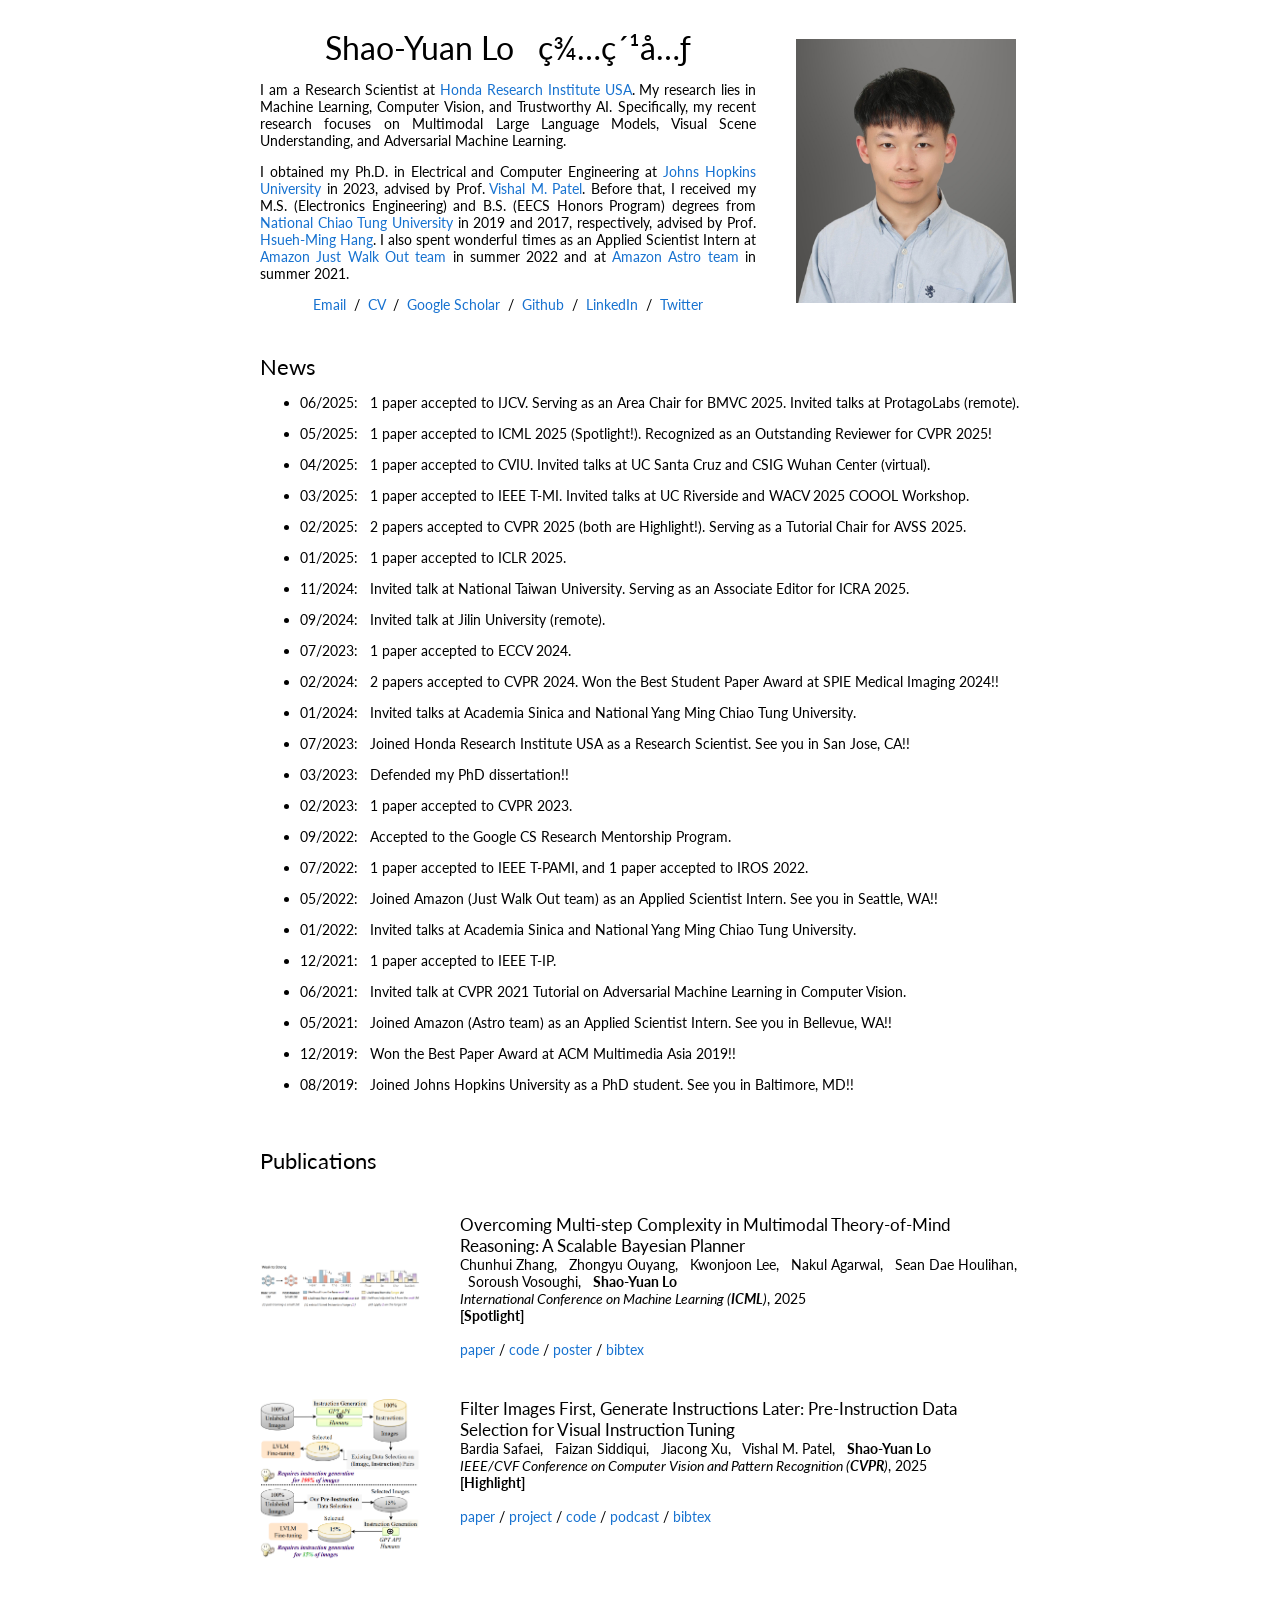
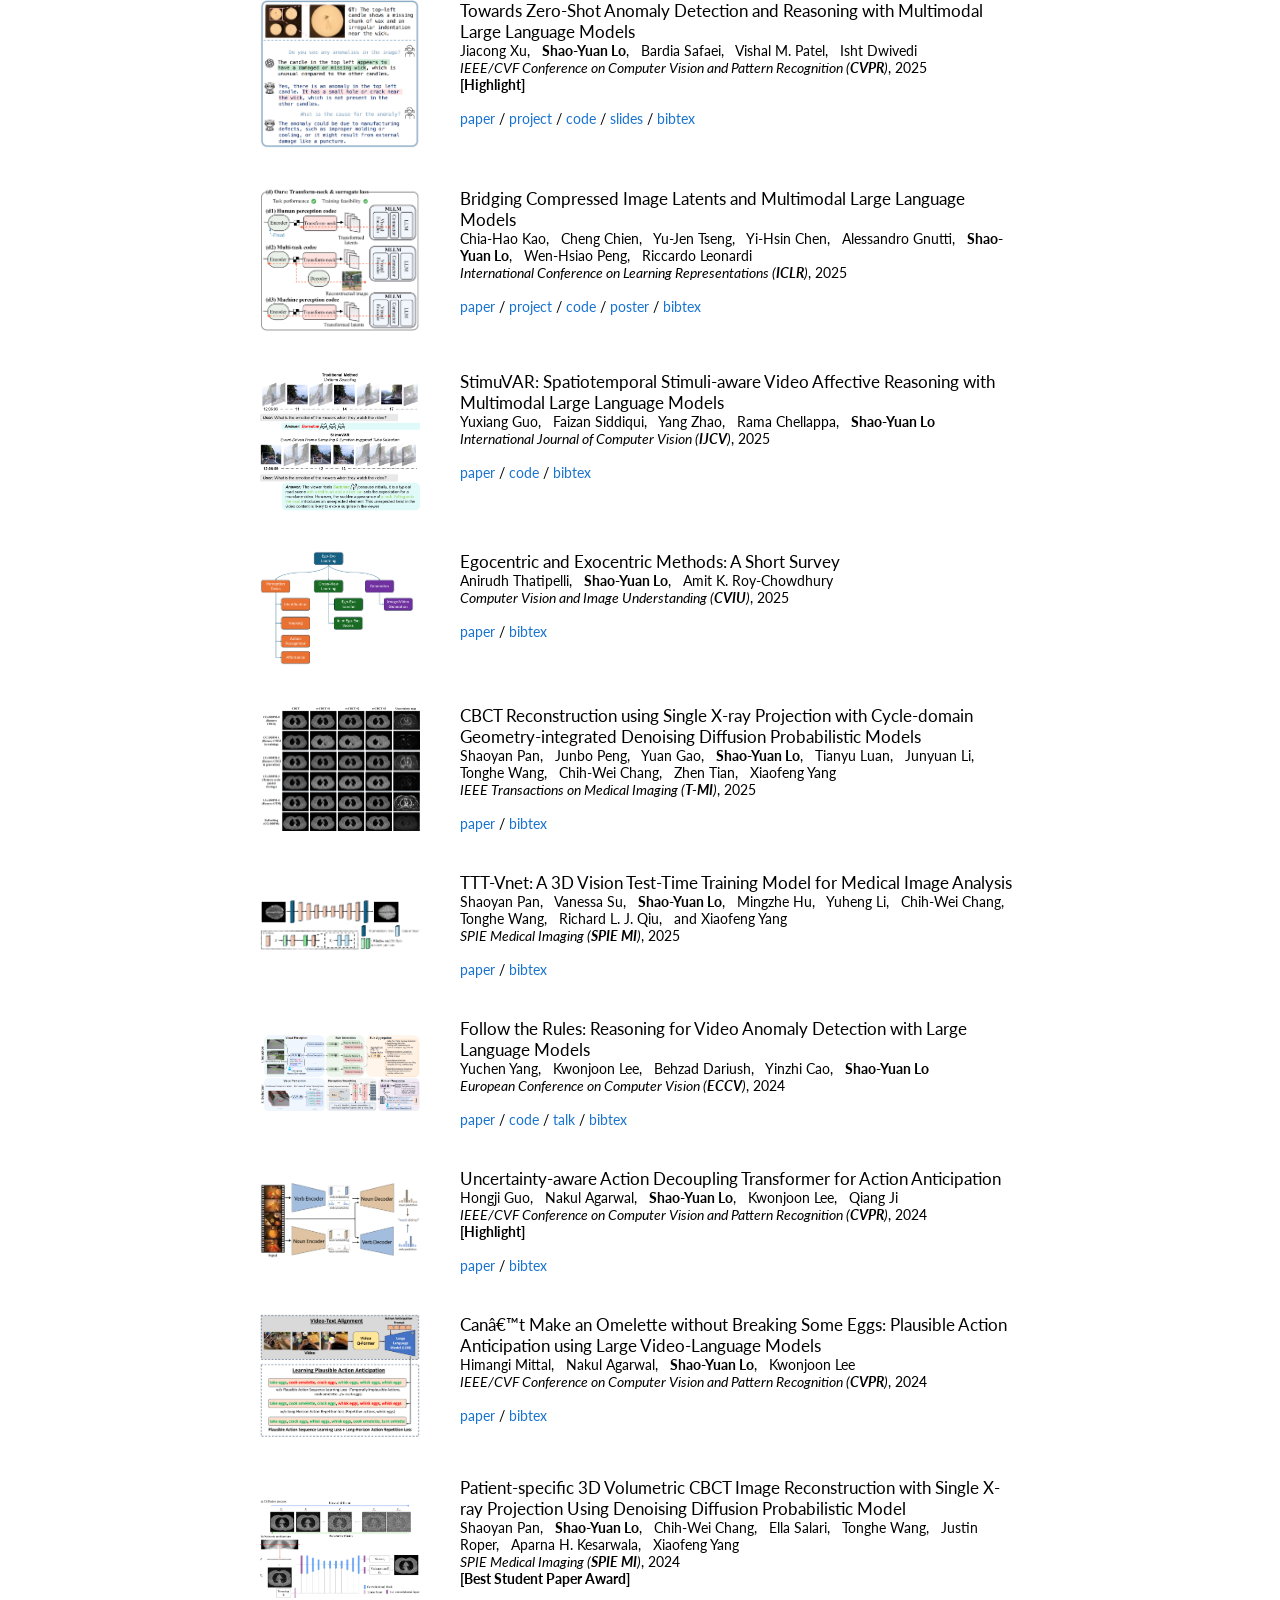
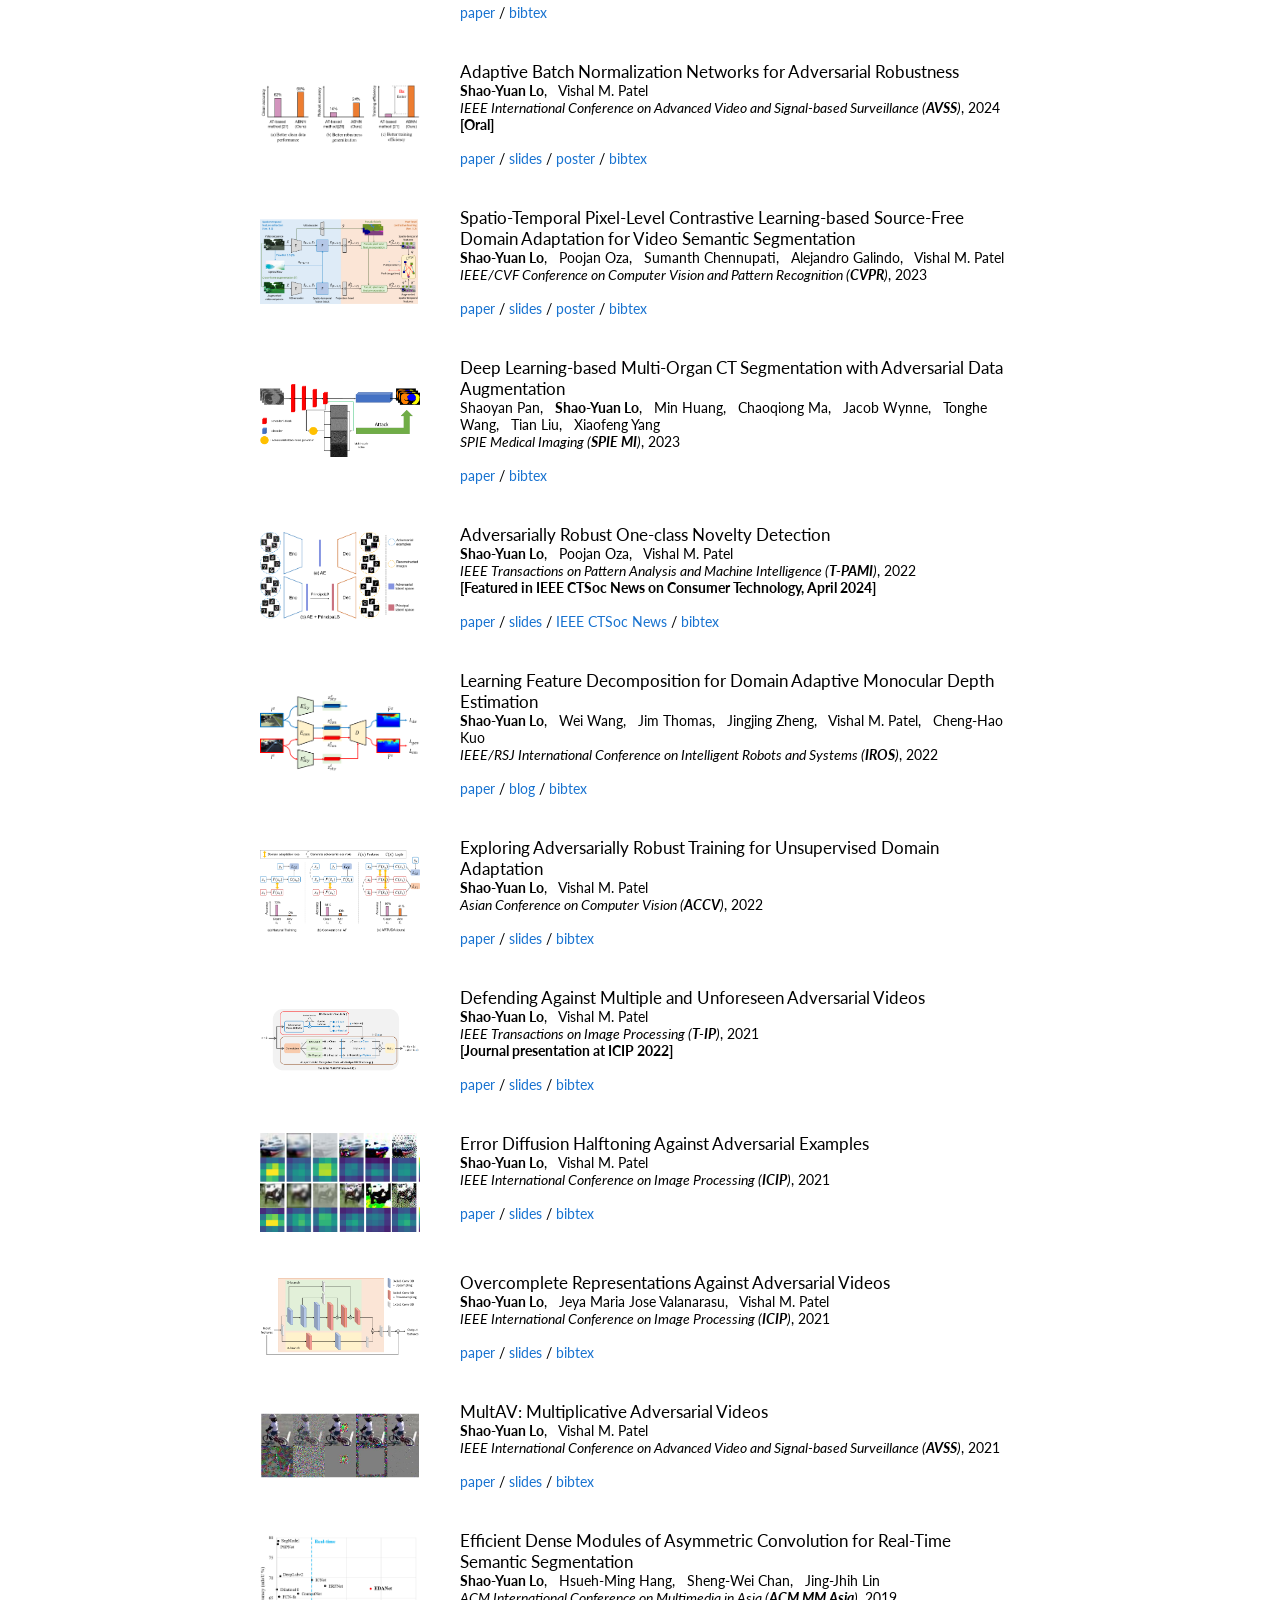
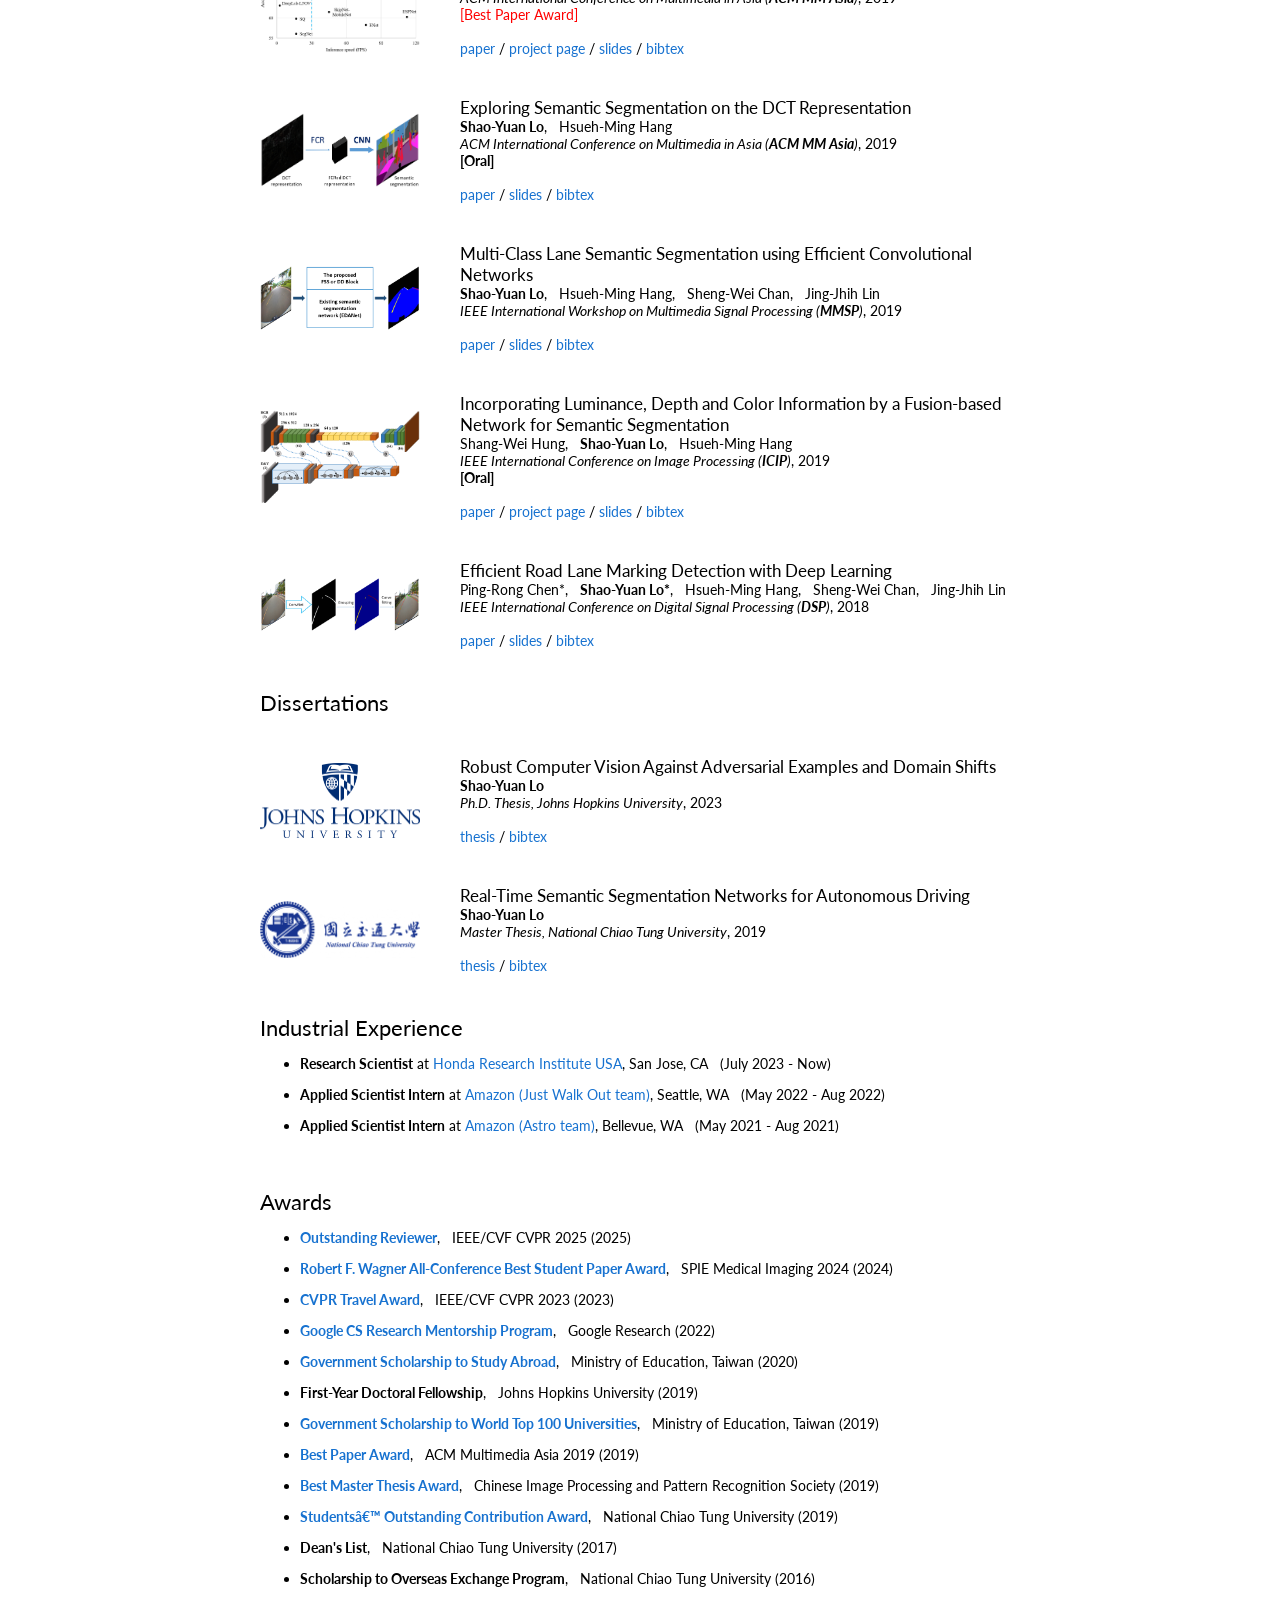
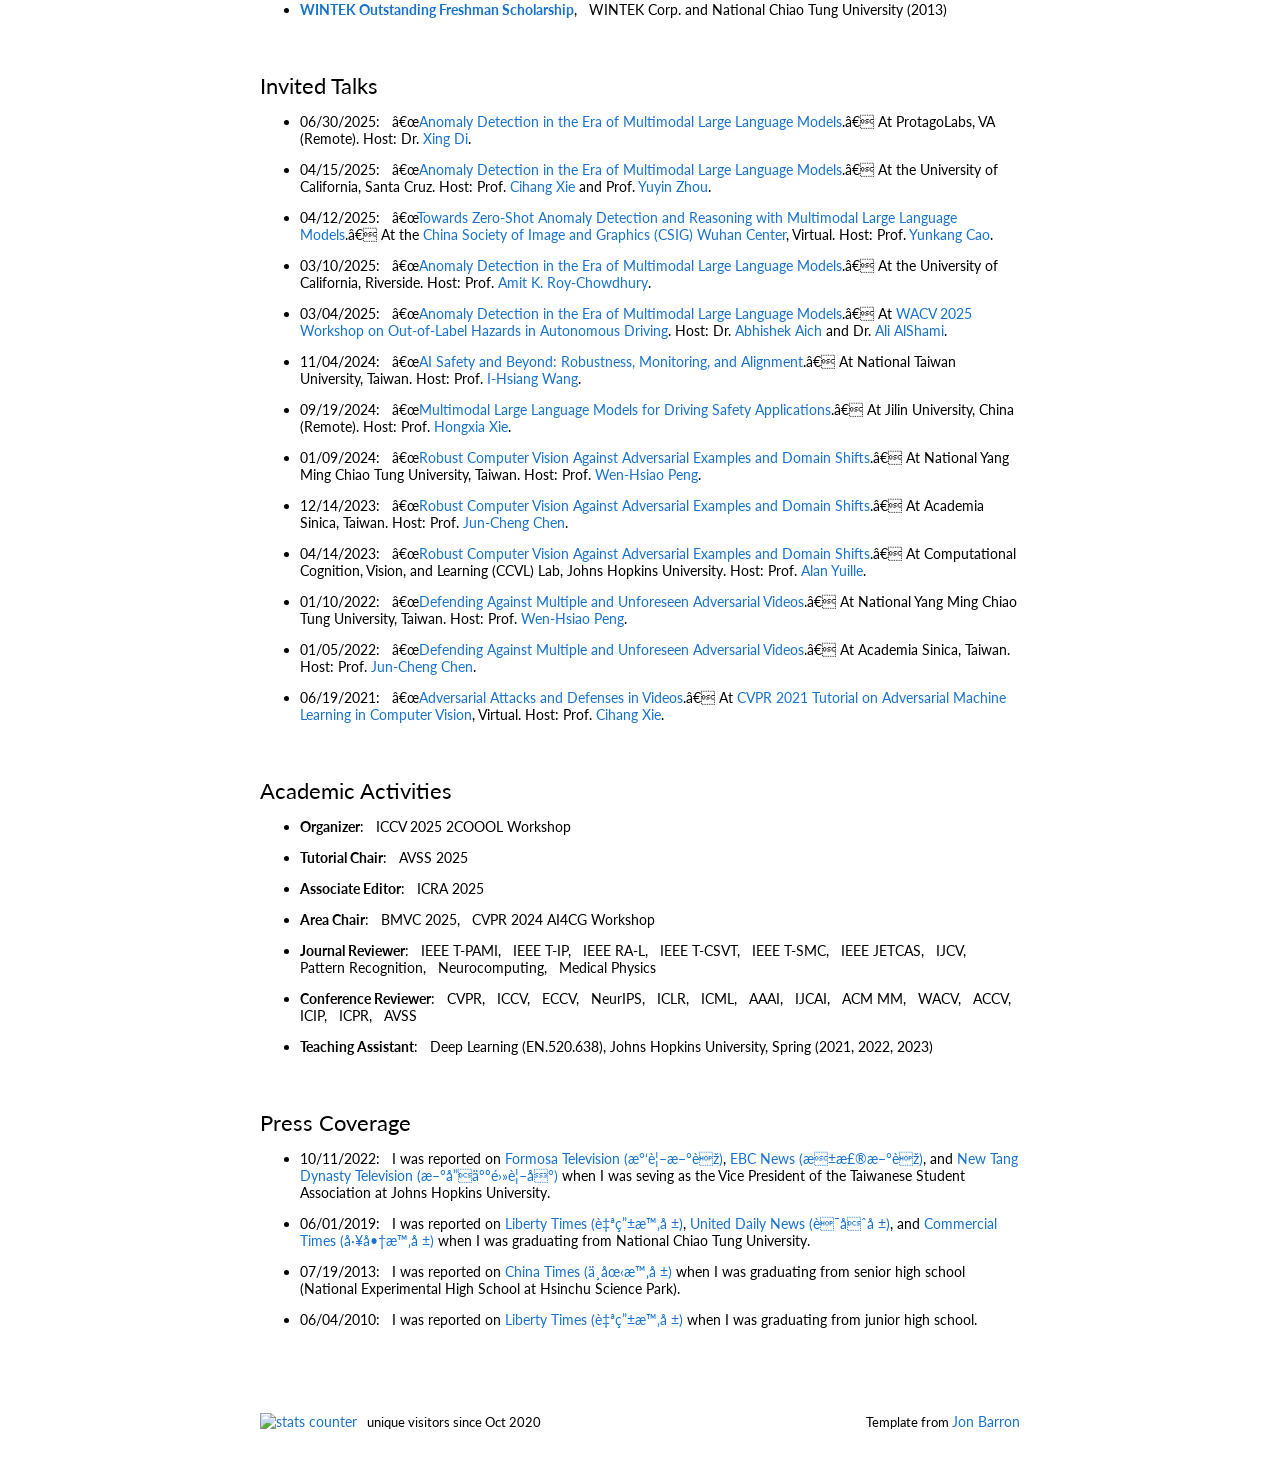
==== index.html @ b1af50e3 "Update index.html" ====
<!DOCTYPE HTML PUBLIC "-//W3C//DTD HTML 4.01 Transitional//EN">
<html>

<head>
  <meta name=viewport content="width=800">
  <meta name="generator" content="HTML Tidy for Linux/x86 (vers 11 February 2007), see www.w3.org">
  <style type="text/css">
    /* Color scheme stolen from Sergey Karayev */

    a {
      color: #1772d0;
      text-decoration: none;
    }

    a:focus,
    a:hover {
      color: #f09228;
      text-decoration: none;
    }

    body,
    td,
    th,
    tr,
    p,
    a {
      font-family: 'Lato', Verdana, Helvetica, sans-serif;
      font-size: 14px
    }

    strong {
      font-family: 'Lato', Verdana, Helvetica, sans-serif;
      font-size: 14px;
    }

    heading {
      font-family: 'Lato', Verdana, Helvetica, sans-serif;
      font-size: 22px;
    }

    papertitle {
      font-family: 'Lato', Verdana, Helvetica, sans-serif;
      font-size: 17px;
    }

    name {
      font-family: 'Lato', Verdana, Helvetica, sans-serif;
      font-size: 32px;
    }

    .one {
      width: 160px;
      height: 160px;
      position: relative;
    }

    .two {
      width: 160px;
      height: 160px;
      position: absolute;
      transition: opacity .2s ease-in-out;
      -moz-transition: opacity .2s ease-in-out;
      -webkit-transition: opacity .2s ease-in-out;
    }

    .fade {
      transition: opacity .2s ease-in-out;
      -moz-transition: opacity .2s ease-in-out;
      -webkit-transition: opacity .2s ease-in-out;
    }

    span.highlight {
      background-color: #ffffd0;
    }
  </style>
  <link rel="icon" type="image/png" href="files/JHU_icon.jpg">
  <title>Shao-Yuan Lo</title>
  <meta http-equiv="Content-Type" content="text/html; charset=us-ascii">
  <link href='https://fonts.googleapis.com/css?family=Lato:400,700,400italic,700italic' rel='stylesheet' type='text/css'>
</head>

<body>
  <table width="800" border="0" align="center" cellspacing="0" cellpadding="0">
    <tr>
      <td>

        <table width="100%" align="center" border="0" cellspacing="0" cellpadding="20">
          <tr>
            <td width="67%" valign="middle">
              <p align="center">
                <name>Shao-Yuan Lo &nbsp 羅紹元</name>
              </p>
              <p align="justify">
				I am a Research Scientist at <a href="https://usa.honda-ri.com/"> Honda Research Institute USA</a>.
				My research lies in Machine Learning, Computer Vision, and Trustworthy AI. 
				Specifically, my recent research focuses on Multimodal Large Language Models, Visual Scene Understanding, and Adversarial Machine Learning.			
              </p>
              <p align="justify">
				I obtained my Ph.D. in Electrical and Computer Engineering at 
				<a href="https://www.jhu.edu/">Johns Hopkins University</a> in 2023, advised by Prof. 
				<a href="https://engineering.jhu.edu/vpatel36/sciencex_teams/vishalpatel/">Vishal M. Patel</a>.
				Before that, I received my M.S. (Electronics Engineering) and B.S. (EECS Honors Program) degrees from 
				<a href="https://en.nycu.edu.tw/">National Chiao Tung University</a> in 2019 and 2017, respectively, advised by Prof. 
				<a href="https://mcube.nctu.edu.tw/~hmhang/">Hsueh-Ming Hang</a>.
                I also spent wonderful times as an Applied Scientist Intern at
				<a href="https://justwalkout.com/"> Amazon Just Walk Out team</a> in summer 2022 and at 
				<a href="https://www.youtube.com/watch?v=sj1t3msy8dc">Amazon Astro team</a> in summer 2021.
              </p>
              <p align=center>
                <a href="mailto:sylo@csie.ntu.edu.tw">Email</a> &nbsp/&nbsp
                <a href="files/SYLo_CV.pdf">CV</a> &nbsp/&nbsp
                <a href="https://scholar.google.com/citations?hl=en&user=vL35nH4AAAAJ">Google Scholar</a> &nbsp/&nbsp
                <a href="https://github.com/shaoyuanlo"> Github </a> &nbsp/&nbsp
                <a href="https://www.linkedin.com/in/shaoyuanlo/"> LinkedIn </a> &nbsp/&nbsp
                <a href="https://x.com/shaoyuanlo">Twitter</a>
              </p>
			  <!-- <p align=justify>
                <strong>Hiring Summer 2024 Research Interns!!</strong>
				I am always open to collaborating with self-motivated graduate students to conduct advanced research in industry. 
				If you are interested in working with me, please drop me an email along with your resume.
              </p> -->
			  <!-- <p align=center>
                <h3 style="color:red;text-align:center">
				I expected to graduate in Spring 2023. I am currently on the job market and looking for Research Scientist roles in the industry.
				</h3>
              </p> -->
            </td>
            <td width="33%">
              <img src="files/sylo3.jpg" height="264" width="220">
            </td>
          </tr>
        </table>

        <table width="100%" align="center" border="0" cellspacing="0" cellpadding="20">
          <tr>
            <td width="100%" valign="middle">
              <heading>News</heading>
			  <ul>
                <li>06/2025: &nbsp 1 paper accepted to IJCV. Serving as an Area Chair for BMVC 2025. Invited talks at ProtagoLabs (remote).</li>
              </ul>			  
			  <ul>
                <li>05/2025: &nbsp 1 paper accepted to ICML 2025 (Spotlight!). Recognized as an Outstanding Reviewer for CVPR 2025!</li>
              </ul>			  
			  <ul>
                <li>04/2025: &nbsp 1 paper accepted to CVIU. Invited talks at UC Santa Cruz and CSIG Wuhan Center (virtual).</li>
              </ul>			  
			  <ul>
                <li>03/2025: &nbsp 1 paper accepted to IEEE T-MI. Invited talks at UC Riverside and WACV 2025 COOOL Workshop.</li>
              </ul>			  
			  <ul>
                <li>02/2025: &nbsp 2 papers accepted to CVPR 2025 (both are Highlight!). Serving as a Tutorial Chair for AVSS 2025.</li>
              </ul>					  
			  <ul>
                <li>01/2025: &nbsp 1 paper accepted to ICLR 2025.</li>
              </ul>			  
			  <ul>
                <li>11/2024: &nbsp Invited talk at National Taiwan University. Serving as an Associate Editor for ICRA 2025.</li>
              </ul>
			  <ul>
                <li>09/2024: &nbsp Invited talk at Jilin University (remote).</li>
              </ul>
			  <ul>
                <li>07/2023: &nbsp 1 paper accepted to ECCV 2024.</li>
              </ul>
              <ul>
                <li>02/2024: &nbsp 2 papers accepted to CVPR 2024. Won the Best Student Paper Award at SPIE Medical Imaging 2024!!</li>
              </ul>			  
              <ul>
                <li>01/2024: &nbsp Invited talks at Academia Sinica and National Yang Ming Chiao Tung University.</li>
              </ul>			  
			  <ul>
                <li>07/2023: &nbsp Joined Honda Research Institute USA as a Research Scientist. See you in San Jose, CA!!</li>
              </ul>
              <ul>
                <li>03/2023: &nbsp Defended my PhD dissertation!!</li>
              </ul>			  			  
              <ul>
                <li>02/2023: &nbsp 1 paper accepted to CVPR 2023.</li>
              </ul>			  
			  <ul>
                <li>09/2022: &nbsp Accepted to the Google CS Research Mentorship Program.</li>
              </ul>	
              <ul>
                <li>07/2022: &nbsp 1 paper accepted to IEEE T-PAMI, and 1 paper accepted to IROS 2022.</li>
              </ul>
			  <ul>
                <li>05/2022: &nbsp Joined Amazon (Just Walk Out team) as an Applied Scientist Intern. See you in Seattle, WA!!</li>
              </ul>			  
              <ul>
                <li>01/2022: &nbsp Invited talks at Academia Sinica and National Yang Ming Chiao Tung University.</li>
              </ul>			  
              <ul>
                <li>12/2021: &nbsp 1 paper accepted to IEEE T-IP.</li>
			  </ul>	
              <ul>
                <li>06/2021: &nbsp Invited talk at CVPR 2021 Tutorial on Adversarial Machine Learning in Computer Vision.</li>
              </ul>					  
			  <ul>
                <li>05/2021: &nbsp Joined Amazon (Astro team) as an Applied Scientist Intern. See you in Bellevue, WA!!</li>
              </ul>			  
              <ul>
                <li>12/2019: &nbsp Won the Best Paper Award at ACM Multimedia Asia 2019!!</li>
              </ul>
			  <ul>
                <li>08/2019: &nbsp Joined Johns Hopkins University as a PhD student. See you in Baltimore, MD!!</li>
              </ul>
            </td>
          </tr>
        </table>

        <table width="100%" align="center" border="0" cellspacing="0" cellpadding="20">
          <tr>
            <td width="25%" valign="middle">
              <heading>Publications</heading>
            </td>
          </tr>

          <tr>
            <td width="25%"><img src="papers/MMToM.PNG" alt="b3do" width="160" style="border-style: none">
            </td>
            <td width="75%" valign="top">
              <p>
                <papertitle>Overcoming Multi-step Complexity in Multimodal Theory-of-Mind Reasoning: A Scalable Bayesian Planner</papertitle>
                <br>
				Chunhui Zhang, &nbsp Zhongyu Ouyang, &nbsp Kwonjoon Lee, &nbsp Nakul Agarwal, &nbsp Sean Dae Houlihan, &nbsp Soroush Vosoughi, &nbsp <strong>Shao-Yuan Lo</strong>
                <br>
                <em>International Conference on Machine Learning (<strong>ICML</strong>)</em>, 2025
                <br>
				<strong>[Spotlight]</strong>
                <br>
				<br>
                <a href="https://arxiv.org/abs/2506.01301">paper</a> / 
				<a href="https://github.com/chunhuizng/scale-bayesian-planner">code</a> / 
				<a href="papers/MMToM_poster.png">poster</a> / 				
                <a href="papers/MMToM.bib">bibtex</a>
              </p>
            </td>
          </tr>

          <tr>
            <td width="25%"><img src="papers/PreSel.PNG" alt="b3do" width="160" style="border-style: none">
            </td>
            <td width="75%" valign="top">
              <p>
                <papertitle>Filter Images First, Generate Instructions Later: Pre-Instruction Data Selection for Visual Instruction Tuning</papertitle>
                <br>
				Bardia Safaei, &nbsp Faizan Siddiqui, &nbsp Jiacong Xu, &nbsp Vishal M. Patel, &nbsp <strong>Shao-Yuan Lo</strong>
                <br>
                <em>IEEE/CVF Conference on Computer Vision and Pattern Recognition (<strong>CVPR</strong>)</em>, 2025
                <br>
				<strong>[Highlight]</strong>
                <br>
				<br>
                <a href="https://arxiv.org/abs/2503.07591">paper</a> / 
				<a href="https://bardisafa.github.io/PreSel/">project</a> / 
				<a href="https://github.com/bardisafa/PreSel">code</a> / 
				<a href="https://www.youtube.com/watch?v=8EePj6CbayY">podcast</a> / 
				<a href="papers/PreSel.bib">bibtex</a>
              </p>
            </td>
          </tr>

          <tr>
            <td width="25%"><img src="papers/Anomaly-OV.PNG" alt="b3do" width="160" style="border-style: none">
            </td>
            <td width="75%" valign="top">
              <p>
                <papertitle>Towards Zero-Shot Anomaly Detection and Reasoning with Multimodal Large Language Models</papertitle>
                <br>
				Jiacong Xu, &nbsp <strong>Shao-Yuan Lo</strong>, &nbsp Bardia Safaei, &nbsp Vishal M. Patel, &nbsp Isht Dwivedi
                <br>
                <em>IEEE/CVF Conference on Computer Vision and Pattern Recognition (<strong>CVPR</strong>)</em>, 2025
                <br>
				<strong>[Highlight]</strong>
                <br>
				<br>
                <a href="https://arxiv.org/abs/2502.07601">paper</a> / 
				<a href="https://xujiacong.github.io/Anomaly-OV/">project</a> / 
				<a href="https://github.com/honda-research-institute/Anomaly-OneVision">code</a> / 
				<a href="talks/CSIG_2025_04_12.pdf">slides</a> / 
				<a href="papers/Anomaly-OV.bib">bibtex</a>
              </p>
            </td>
          </tr>

          <tr>
            <td width="25%"><img src="papers/ComNeck.PNG" alt="b3do" width="160" style="border-style: none">
            </td>
            <td width="75%" valign="top">
              <p>
                <papertitle>Bridging Compressed Image Latents and Multimodal Large Language Models</papertitle>
                <br>
				Chia-Hao Kao, &nbsp Cheng Chien, &nbsp Yu-Jen Tseng, &nbsp Yi-Hsin Chen, &nbsp Alessandro Gnutti, 
				&nbsp <strong>Shao-Yuan Lo</strong>, &nbsp Wen-Hsiao Peng, &nbsp Riccardo Leonardi
                <br>
                <em>International Conference on Learning Representations (<strong>ICLR</strong>)</em>, 2025
                <br>
				<br>
                <a href="https://arxiv.org/abs/2407.19651">paper</a> / 
				<a href="https://nycu-mapl.github.io/BridgingCompressionMLLM_page/">project</a> / 
				<a href="https://github.com/NYCU-MAPL/BridgingCompressionMLLM">code</a> / 
				<a href="papers/ComNeck_poster.pdf">poster</a> / 
				<a href="papers/ComNeck.bib">bibtex</a>
              </p>
            </td>
          </tr>		  

          <tr>
            <td width="25%"><img src="papers/StimuVAR.png" alt="b3do" width="160" style="border-style: none">
            </td>
            <td width="75%" valign="top">
              <p>
                <papertitle>StimuVAR: Spatiotemporal Stimuli-aware Video Affective Reasoning with Multimodal Large Language Models</papertitle>
                <br>
				Yuxiang Guo, &nbsp Faizan Siddiqui, &nbsp Yang Zhao, &nbsp Rama Chellappa, &nbsp <strong>Shao-Yuan Lo</strong>
                <br>
                <em>International Journal of Computer Vision (<strong>IJCV</strong>)</em>, 2025
				<br>
				<br>
                <a href="https://arxiv.org/abs/2409.00304">paper</a> / 
				<a href="https://github.com/EthanG97/StimuVAR">code</a> / 
				<a href="papers/StimuVAR.bib">bibtex</a>
              </p>
            </td>
          </tr>

          <tr>
            <td width="25%"><img src="papers/Survey.PNG" alt="b3do" width="160" style="border-style: none">
            </td>
            <td width="75%" valign="top">
              <p>
                <papertitle>Egocentric and Exocentric Methods: A Short Survey</papertitle>
                <br>
                Anirudh Thatipelli, &nbsp <strong>Shao-Yuan Lo</strong>, &nbsp Amit K. Roy-Chowdhury
                <br>
                <em>Computer Vision and Image Understanding (<strong>CVIU</strong>)</em>, 2025
                <br>
				<br>
                <a href="https://arxiv.org/abs/2410.20621">paper</a> / 
                <a href="papers/Survey.bib">bibtex</a>
              </p>
            </td>
          </tr>

          <tr>
            <td width="25%"><img src="papers/CG-DDPM.jpg" alt="b3do" width="160" style="border-style: none">
            </td>
            <td width="75%" valign="top">
              <p>
                <papertitle>CBCT Reconstruction using Single X-ray Projection with Cycle-domain Geometry-integrated Denoising Diffusion Probabilistic Models</papertitle>
                <br>
                Shaoyan Pan, &nbsp Junbo Peng, &nbsp Yuan Gao, &nbsp <strong>Shao-Yuan Lo</strong>, &nbsp Tianyu Luan, &nbsp Junyuan Li, &nbsp Tonghe Wang, 
				&nbsp Chih-Wei Chang, &nbsp Zhen Tian, &nbsp Xiaofeng Yang
                <br>
                <em>IEEE Transactions on Medical Imaging (<strong>T-MI</strong>)</em>, 2025
                <br>
				<br>
                <a href="https://ieeexplore.ieee.org/document/10946202">paper</a> / 
                <a href="papers/CG-DDPM.bib">bibtex</a>
              </p>
            </td>
          </tr>	

          <tr>
            <td width="25%"><img src="papers/TTT-Vnet.PNG" alt="b3do" width="160" style="border-style: none">
            </td>
            <td width="75%" valign="top">
              <p>
                <papertitle>TTT-Vnet: A 3D Vision Test-Time Training Model for Medical Image Analysis</papertitle>
                <br>
                Shaoyan Pan, &nbsp Vanessa Su, &nbsp <strong>Shao-Yuan Lo</strong>, &nbsp Mingzhe Hu, &nbsp Yuheng Li, &nbsp Chih-Wei Chang, 
				&nbsp Tonghe Wang, &nbsp Richard L. J. Qiu, &nbsp and Xiaofeng Yang
                <br>
                <em>SPIE Medical Imaging (<strong>SPIE MI</strong>)</em>, 2025
                <br>
				<br>
                <a href="https://spie.org/medical-imaging/presentation/TTT-Vnet--A-3D-vision-test-time-training-model/13406-108">paper</a> / 
                <a href="papers/TTT-Vnet.bib">bibtex</a>
              </p>
            </td>
          </tr>	

          <tr>
            <td width="25%"><img src="papers/AnomalyRuler.PNG" alt="b3do" width="160" style="border-style: none">
            </td>
            <td width="75%" valign="top">
              <p>
                <papertitle>Follow the Rules: Reasoning for Video Anomaly Detection with Large Language Models</papertitle>
                <br>
				Yuchen Yang, &nbsp Kwonjoon Lee, &nbsp Behzad Dariush, &nbsp Yinzhi Cao, &nbsp <strong>Shao-Yuan Lo</strong>
                <br>
                <em>European Conference on Computer Vision (<strong>ECCV</strong>)</em>, 2024
				<br>
				<br>
                <a href="https://arxiv.org/abs/2407.10299">paper</a> / 
				<a href="https://github.com/Yuchen413/AnomalyRuler">code</a> / 
				<a href="https://www.youtube.com/watch?v=73HvF2Yu_Q4">talk</a> / 
				<a href="papers/AnomalyRuler.bib">bibtex</a>
              </p>
            </td>
          </tr>

          <tr>
            <td width="25%"><img src="papers/UADT.PNG" alt="b3do" width="160" style="border-style: none">
            </td>
            <td width="75%" valign="top">
              <p>
                <papertitle>Uncertainty-aware Action Decoupling Transformer for Action Anticipation</papertitle>
                <br>
				Hongji Guo, &nbsp Nakul Agarwal, &nbsp <strong>Shao-Yuan Lo</strong>, &nbsp Kwonjoon Lee, &nbsp Qiang Ji
                <br>
                <em>IEEE/CVF Conference on Computer Vision and Pattern Recognition (<strong>CVPR</strong>)</em>, 2024
				<br>
				<strong>[Highlight]</strong>
                <br>
				<br>
                <a href="https://openaccess.thecvf.com/content/CVPR2024/html/Guo_Uncertainty-aware_Action_Decoupling_Transformer_for_Action_Anticipation_CVPR_2024_paper.html">paper</a> / 
				<a href="papers/UADT.bib">bibtex</a>
              </p>
            </td>
          </tr>	

          <tr>
            <td width="25%"><img src="papers/PlausiVL.PNG" alt="b3do" width="160" style="border-style: none">
            </td>
            <td width="75%" valign="top">
              <p>
                <papertitle>Can’t Make an Omelette without Breaking Some Eggs: Plausible Action Anticipation using Large Video-Language Models</papertitle>
                <br>
				Himangi Mittal, &nbsp Nakul Agarwal, &nbsp <strong>Shao-Yuan Lo</strong>, &nbsp Kwonjoon Lee
                <br>
                <em>IEEE/CVF Conference on Computer Vision and Pattern Recognition (<strong>CVPR</strong>)</em>, 2024
                <br>
				<br>
                <a href="https://arxiv.org/abs/2405.20305">paper</a> / 
				<a href="papers/PlausiVL.bib">bibtex</a>
              </p>
            </td>
          </tr>

          <tr>
            <td width="25%"><img src="papers/X-CBCT-DDPM.PNG" alt="b3do" width="160" style="border-style: none">
            </td>
            <td width="75%" valign="top">
              <p>
                <papertitle>Patient-specific 3D Volumetric CBCT Image Reconstruction with Single X-ray Projection Using Denoising Diffusion Probabilistic Model</papertitle>
                <br>
                Shaoyan Pan, &nbsp <strong>Shao-Yuan Lo</strong>, &nbsp Chih-Wei Chang, &nbsp Ella Salari, &nbsp Tonghe Wang, &nbsp Justin Roper,
                &nbsp Aparna H. Kesarwala, &nbsp Xiaofeng Yang
                <br>
                <em>SPIE Medical Imaging (<strong>SPIE MI</strong>)</em>, 2024
                <br>
				<strong>[Best Student Paper Award]</strong>
                <br>
				<br>
                <a href="https://www.spiedigitallibrary.org/conference-proceedings-of-spie/12931/129310P/Patient-specific-3D-volumetric-CBCT-image-reconstruction-with-single-x/10.1117/12.3006561.short">paper</a> / 
                <a href="papers/X-CBCT-DDPM.bib">bibtex</a>
              </p>
            </td>
          </tr>	

		  <tr>
            <td width="25%"><img src="papers/ABNN.png" alt="b3do" width="160" style="border-style: none">
            </td>
            <td width="75%" valign="top">
              <p>
                <papertitle>Adaptive Batch Normalization Networks for Adversarial Robustness</papertitle>
                <br>
                <strong>Shao-Yuan Lo</strong>, &nbsp Vishal M. Patel
                <br>
                <em>IEEE International Conference on Advanced Video and Signal-based Surveillance (<strong>AVSS</strong>)</em>, 2024
				<br>
				<strong>[Oral]</strong>
                <br>
				<br>
                <a href="https://arxiv.org/abs/2405.11708">paper</a> / 
				<a href="papers/ABNN.pdf">slides</a> / 
				<a href="papers/ABNN_poster.pdf">poster</a> / 
                <a href="papers/ABNN.bib">bibtex</a>
              </p>
            </td>
          </tr>

          <tr>
            <td width="25%"><img src="papers/STPL.png" alt="b3do" width="160" style="border-style: none">
            </td>
            <td width="75%" valign="top">
              <p>
                <papertitle>Spatio-Temporal Pixel-Level Contrastive Learning-based Source-Free Domain Adaptation for Video Semantic Segmentation</papertitle>
                <br>
				<strong>Shao-Yuan Lo</strong>, &nbsp Poojan Oza, &nbsp Sumanth Chennupati, &nbsp Alejandro Galindo, &nbsp Vishal M. Patel
                <br>
                <em>IEEE/CVF Conference on Computer Vision and Pattern Recognition (<strong>CVPR</strong>)</em>, 2023
                <br>
				<br>
                <a href="https://arxiv.org/abs/2303.14361">paper</a> / 
				<a href="papers/STPL.pdf">slides</a> / 
				<a href="papers/STPL_poster.pdf">poster</a> / 
                <a href="papers/STPL.bib">bibtex</a>
              </p>
            </td>
          </tr>	

          <tr>
            <td width="25%"><img src="papers/AFAMI.png" alt="b3do" width="160" style="border-style: none">
            </td>
            <td width="75%" valign="top">
              <p>
                <papertitle>Deep Learning-based Multi-Organ CT Segmentation with Adversarial Data Augmentation</papertitle>
                <br>
                Shaoyan Pan, &nbsp <strong>Shao-Yuan Lo</strong>, &nbsp Min Huang, &nbsp Chaoqiong Ma, &nbsp Jacob Wynne, &nbsp Tonghe Wang,
                &nbsp Tian Liu, &nbsp Xiaofeng Yang
                <br>
                <em>SPIE Medical Imaging (<strong>SPIE MI</strong>)</em>, 2023
                <br>
				<br>
                <a href="https://arxiv.org/abs/2302.13172">paper</a> / 
                <a href="papers/AFAMI.bib">bibtex</a>
              </p>
            </td>
          </tr>	

          <tr>
            <td width="25%"><img src="papers/PrincipaLS.png" alt="b3do" width="160" style="border-style: none">
            </td>
            <td width="75%" valign="top">
              <p>
                <papertitle>Adversarially Robust One-class Novelty Detection</papertitle>
                <br>
                <strong>Shao-Yuan Lo</strong>, &nbsp Poojan Oza, &nbsp Vishal M. Patel
                <br>
                <em>IEEE Transactions on Pattern Analysis and Machine Intelligence (<strong>T-PAMI</strong>)</em>, 2022
                <br>
				<strong>[Featured in IEEE CTSoc News on Consumer Technology, April 2024]</strong>
                <br>
				<br>
                <a href="https://arxiv.org/abs/2108.11168">paper</a> / 
				<a href="papers/PrincipaLS.pdf">slides</a> / 
				<a href="https://ctsoc.ieee.org/images/CTSOC-NCT-2024-04.pdf">IEEE CTSoc News</a> / 
                <a href="papers/PrincipaLS.bib">bibtex</a>
              </p>
            </td>
          </tr>	
		  
		  <tr>
            <td width="25%"><img src="papers/LFDA.png" alt="b3do" width="160" style="border-style: none">
            </td>
            <td width="75%" valign="top">
              <p>
                <papertitle>Learning Feature Decomposition for Domain Adaptive Monocular Depth Estimation</papertitle>
                <br>
                <strong>Shao-Yuan Lo</strong>, &nbsp Wei Wang, &nbsp Jim Thomas, &nbsp Jingjing Zheng, &nbsp Vishal M. Patel, &nbsp Cheng-Hao Kuo
                <br>
                <em>IEEE/RSJ International Conference on Intelligent Robots and Systems (<strong>IROS</strong>)</em>, 2022
                <br>
				<br>
                <a href="https://arxiv.org/abs/2208.00160">paper</a> / 
                <a href="https://www.amazon.science/blog/transferring-depth-estimation-knowledge-between-cameras">blog</a> / 
                <a href="papers/LFDA.bib">bibtex</a>
              </p>
            </td>
          </tr>	
		  
		  <tr>
            <td width="25%"><img src="papers/ARTUDA.png" alt="b3do" width="160" style="border-style: none">
            </td>
            <td width="75%" valign="top">
              <p>
                <papertitle>Exploring Adversarially Robust Training for Unsupervised Domain Adaptation</papertitle>
                <br>
                <strong>Shao-Yuan Lo</strong>, &nbsp Vishal M. Patel
                <br>
                <em>Asian Conference on Computer Vision (<strong>ACCV</strong>)</em>, 2022
                <br>
				<br>
                <a href="https://arxiv.org/abs/2202.09300">paper</a> / 
				<a href="papers/ARTUDA.pdf">slides</a> / 
                <a href="papers/ARTUDA.bib">bibtex</a>
              </p>
            </td>
          </tr>	
		  
		  <tr>
            <td width="25%"><img src="papers/MultiBN.png" alt="b3do" width="160" style="border-style: none">
            </td>
            <td width="75%" valign="top">
              <p>
                <papertitle>Defending Against Multiple and Unforeseen Adversarial Videos</papertitle>
                <br>
                <strong>Shao-Yuan Lo</strong>, &nbsp Vishal M. Patel
                <br>
                <em>IEEE Transactions on Image Processing (<strong>T-IP</strong>)</em>, 2021
                <br>
				<strong>[Journal presentation at ICIP 2022]</strong>
                <br>
				<br>
                <a href="https://arxiv.org/abs/2009.05244">paper</a> / 
				<a href="papers/MultiBN.pdf">slides</a> / 
                <a href="papers/MultiBN.bib">bibtex</a>
              </p>
            </td>
          </tr>

          <tr>
            <td width="25%"><img src="papers/Halftone.png" alt="b3do" width="160" style="border-style: none">
            </td>
            <td width="75%" valign="top">
              <p>
                <papertitle>Error Diffusion Halftoning Against Adversarial Examples</papertitle>
                <br>
                <strong>Shao-Yuan Lo</strong>, &nbsp Vishal M. Patel
                <br>
                <em>IEEE International Conference on Image Processing (<strong>ICIP</strong>)</em>, 2021
                <br>
				<br>
                <a href="https://arxiv.org/abs/2101.09451">paper</a> / 
				<a href="papers/Halftone.pdf">slides</a> / 
                <a href="papers/Halftone.bib">bibtex</a>
              </p>
            </td>
          </tr>

          <tr>
            <td width="25%"><img src="papers/OUDefend.PNG" alt="b3do" width="160" style="border-style: none">
            </td>
            <td width="75%" valign="top">
              <p>
                <papertitle>Overcomplete Representations Against Adversarial Videos</papertitle>
                <br>
                <strong>Shao-Yuan Lo</strong>, &nbsp Jeya Maria Jose Valanarasu, &nbsp Vishal M. Patel
                <br>
                <em>IEEE International Conference on Image Processing (<strong>ICIP</strong>)</em>, 2021
                <br>
				<br>
                <a href="https://arxiv.org/abs/2012.04262">paper</a> / 
				<a href="papers/OUDefend.pdf">slides</a> / 
                <a href="papers/OUDefend.bib">bibtex</a>
              </p>
            </td>
          </tr>

		  <tr>
            <td width="25%"><img src="papers/MultAV.PNG" alt="b3do" width="160" style="border-style: none">
            </td>
            <td width="75%" valign="top">
              <p>
                <papertitle>MultAV: Multiplicative Adversarial Videos</papertitle>
                <br>
                <strong>Shao-Yuan Lo</strong>, &nbsp Vishal M. Patel
                <br>
                <em>IEEE International Conference on Advanced Video and Signal-based Surveillance (<strong>AVSS</strong>)</em>, 2021
                <br>
				<br>
                <a href="https://arxiv.org/abs/2009.08058">paper</a> / 
				<a href="papers/MultAV.pdf">slides</a> / 
                <a href="papers/MultAV.bib">bibtex</a>
              </p>
            </td>
          </tr> 

          <tr>
            <td width="25%"><img src="papers/EDANet.PNG" alt="b3do" width="160" style="border-style: none">
            </td>
            <td width="75%" valign="top">
              <p>
                <papertitle>Efficient Dense Modules of Asymmetric Convolution for Real-Time Semantic Segmentation</papertitle>
                <br>
                <strong>Shao-Yuan Lo</strong>, &nbsp Hsueh-Ming Hang, &nbsp Sheng-Wei Chan, &nbsp Jing-Jhih Lin
                <br>
                <em>ACM International Conference on Multimedia in Asia (<strong>ACM MM Asia</strong>)</em>, 2019
				<br>
				<font color="red">[Best Paper Award]</font>
                <br>
				<br>
                <a href="https://arxiv.org/abs/1809.06323">paper</a> / 
                <a href="https://github.com/shaoyuanlo/EDANet">project page</a> / 
                <a href="papers/EDANet.pdf">slides</a> / 
                <a href="papers/EDANet.bib">bibtex</a>
              </p>
            </td>
          </tr>
		  
          <tr>
            <td width="25%"><img src="papers/DCT.PNG" alt="b3do" width="160" style="border-style: none">
            </td>
            <td width="75%" valign="top">
              <p>
                <papertitle>Exploring Semantic Segmentation on the DCT Representation</papertitle>
                <br>
                <strong>Shao-Yuan Lo</strong>, &nbsp Hsueh-Ming Hang
                <br>
                <em>ACM International Conference on Multimedia in Asia (<strong>ACM MM Asia</strong>)</em>, 2019
				<br>
				<strong>[Oral]</strong>
                <br>
				<br>
                <a href="https://arxiv.org/abs/1907.10015">paper</a> / 
                <a href="papers/DCT.pdf">slides</a> / 
                <a href="papers/DCT.bib">bibtex</a>
              </p>
            </td>
          </tr>

          <tr>
            <td width="25%"><img src="papers/MultiClass.PNG" alt="b3do" width="160" style="border-style: none">
            </td>
            <td width="75%" valign="top">
              <p>
                <papertitle>Multi-Class Lane Semantic Segmentation using Efficient Convolutional Networks</papertitle>
                <br>
                <strong>Shao-Yuan Lo</strong>, &nbsp Hsueh-Ming Hang, &nbsp Sheng-Wei Chan, &nbsp Jing-Jhih Lin
                <br>
                <em>IEEE International Workshop on Multimedia Signal Processing (<strong>MMSP</strong>)</em>, 2019
				<br>
				<br>
                <a href="https://arxiv.org/abs/1907.09438">paper</a> / 
                <a href="papers/MultiClass.pdf">slides</a> / 
                <a href="papers/MultiClass.bib">bibtex</a>
              </p>
            </td>
          </tr>

          <tr>
            <td width="25%"><img src="papers/LDFNet.PNG" alt="b3do" width="160" style="border-style: none">
            </td>
            <td width="75%" valign="top">
              <p>
                <papertitle>Incorporating Luminance, Depth and Color Information by a Fusion-based Network for Semantic Segmentation</papertitle>
                <br>
                Shang-Wei Hung, &nbsp <strong>Shao-Yuan Lo</strong>, &nbsp Hsueh-Ming Hang
                <br>
                <em>IEEE International Conference on Image Processing (<strong>ICIP</strong>)</em>, 2019
				<br>
				<strong>[Oral]</strong>
                <br>
				<br>
                <a href="https://arxiv.org/abs/1809.09077">paper</a> / 
                <a href="https://github.com/shangweihung/LDFNet">project page</a> / 
                <a href="papers/LDFNet.pdf">slides</a> / 
                <a href="papers/LDFNet.bib">bibtex</a>
              </p>
            </td>
          </tr>

          <tr>
            <td width="25%"><img src="papers/LMD.PNG" alt="b3do" width="160" style="border-style: none">
            </td>
            <td width="75%" valign="top">
              <p>
                <papertitle>Efficient Road Lane Marking Detection with Deep Learning</papertitle>
                <br>
                Ping-Rong Chen*, &nbsp <strong>Shao-Yuan Lo*</strong>, &nbsp Hsueh-Ming Hang, &nbsp Sheng-Wei Chan, &nbsp Jing-Jhih Lin
                <br>
                <em>IEEE International Conference on Digital Signal Processing (<strong>DSP</strong>)</em>, 2018
                <br>
				<br>
                <a href="https://arxiv.org/abs/1809.03994">paper</a> / 
                <a href="papers/LMD.pdf">slides</a> / 
                <a href="papers/LMD.bib">bibtex</a>
              </p>
            </td>
          </tr>		  
        </table>

        <table width="100%" align="center" border="0" cellspacing="0" cellpadding="20">
          <tr>
            <td width="25%" valign="middle">
              <heading>Dissertations</heading>
            </td>
          </tr>

          <tr>
            <td width="25%"><img src="files/JHU_logo.png" alt="b3do" width="160" style="border-style: none">
            </td>
            <td width="75%" valign="top">
              <p>
                <papertitle>Robust Computer Vision Against Adversarial Examples and Domain Shifts</papertitle>
                <br>
				<strong>Shao-Yuan Lo</strong>
                <br>
                <em>Ph.D. Thesis, Johns Hopkins University</em>, 2023
                <br>
				<br>
                <a href="https://jscholarship.library.jhu.edu/items/497a35ef-81cc-44f3-b9a9-b01b182a1a96">thesis</a> / 
                <a href="papers/PhD.bib">bibtex</a>
              </p>
            </td>
          </tr>	
		  
		  <tr>
            <td width="25%"><img src="files/NCTU_logo.png" alt="b3do" width="160" style="border-style: none">
            </td>
            <td width="75%" valign="top">
              <p>
                <papertitle>Real-Time Semantic Segmentation Networks for Autonomous Driving</papertitle>
                <br>
				<strong>Shao-Yuan Lo</strong>
                <br>
                <em>Master Thesis, National Chiao Tung University</em>, 2019
                <br>
				<br>
                <a href="https://hdl.handle.net/11296/7acbjd">thesis</a> / 
                <a href="papers/Master.bib">bibtex</a>
              </p>
            </td>
          </tr>	
        </table>
		
		<table width="100%" align="center" border="0" cellspacing="0" cellpadding="20">
          <tr>
            <td width="100%" valign="middle">
              <heading>Industrial Experience</heading>
                <ul> <li>
				  <strong>Research Scientist</strong> at 
				  <a href="https://usa.honda-ri.com/"> Honda Research Institute USA</a>, San Jose, CA &nbsp (July 2023 - Now)
				</li> </ul>			  
                <ul> <li>
				  <strong>Applied Scientist Intern</strong> at 
				  <a href="https://justwalkout.com/"> Amazon (Just Walk Out team)</a>, Seattle, WA &nbsp (May 2022 - Aug 2022)
				</li> </ul>
				<ul> <li>
				  <strong>Applied Scientist Intern</strong> at 
				  <a href="https://www.youtube.com/watch?v=sj1t3msy8dc"> Amazon (Astro team)</a>, Bellevue, WA &nbsp (May 2021 - Aug 2021)
				</li> </ul>
            </td>
          </tr>
        </table>

        <table width="100%" align="center" border="0" cellspacing="0" cellpadding="20">
          <tr>
            <td width="100%" valign="middle">
              <heading>Awards</heading>
				<ul> <li>
				  <strong> <a href="https://cvpr.thecvf.com/Conferences/2025/ProgramCommittee">
				  Outstanding Reviewer</a></strong>, &nbsp IEEE/CVF CVPR 2025 (2025)
				</li> </ul>			  
                <ul> <li>
				  <strong> <a href="https://spie.org/conferences-and-exhibitions/medical-imaging/program/conferences/awards#_=_">
				  Robert F. Wagner All-Conference Best Student Paper Award</a></strong>, &nbsp SPIE Medical Imaging 2024 (2024)
				</li> </ul>			  
				<ul> <li>
				  <strong> <a href="https://cvpr2023.thecvf.com/Conferences/2023">
				  CVPR Travel Award</a></strong>, &nbsp IEEE/CVF CVPR 2023 (2023)
				</li> </ul>			  
				<ul> <li>
				  <strong> <a href="https://research.google/outreach/csrmp">
				  Google CS Research Mentorship Program</a></strong>, &nbsp Google Research (2022)
				</li> </ul>
                <ul> <li>
				  <strong> <a href="https://depart.moe.edu.tw/ED2500/cp.aspx?n=ECEA48027CA1AA4E&s=FDC3BA2C714CD75F">
				  Government Scholarship to Study Abroad</a></strong>, &nbsp Ministry of Education, Taiwan (2020)
				</li> </ul>
                <ul> <li>
				  <strong>First-Year Doctoral Fellowship</strong>, &nbsp Johns Hopkins University (2019)
				</li> </ul>
                <ul> <li>
				  <strong> <a href="https://depart.moe.edu.tw/ED2500/News.aspx?n=92DC002FDE1CC633&page=1&PageSize=20">
				  Government Scholarship to World Top 100 Universities</a></strong>, &nbsp Ministry of Education, Taiwan (2019)
				</li> </ul>				
                <ul> <li>
				  <strong> <a href="http://www.acmmmasia.org/2019/files/ACMMMASIA2019-Program.pdf">
				  Best Paper Award</a></strong>, &nbsp ACM Multimedia Asia 2019 (2019)
				</li> </ul>
                <ul> <li>
				  <strong> <a href="https://140.125.183.142/wp-content/uploads/2021/09/IPPR%E7%AC%AC%E5%8D%81%E4%BA%8C%E5%B1%86%E5%8D%9A%E7%A2%A9%E5%A3%AB%E8%AB%96%E6%96%87%E7%8D%8E%E5%BE%97%E7%8D%8E%E8%B3%87%E6%96%99.pdf">
				  Best Master Thesis Award</a></strong>, &nbsp Chinese Image Processing and Pattern Recognition Society (2019)
				</li> </ul>
                <ul> <li>
				  <strong> <a href="https://infonews-fornthu.nctu.edu.tw/index.php?topflag=1&SuperType=2&SuperTypeNo=2&type=%A6%E6%ACF&id=20190500241&action=detail">
				  Students’ Outstanding Contribution Award</a></strong>, &nbsp National Chiao Tung University (2019)
				</li> </ul>
                <ul> <li>
				  <strong>Dean's List</strong>, &nbsp National Chiao Tung University (2017)
				</li> </ul>				
                <ul> <li>
				  <strong>Scholarship to Overseas Exchange Program</strong>, &nbsp National Chiao Tung University (2016)
				</li> </ul>			  
                <ul> <li>
				  <strong> <a href="https://tw.news.yahoo.com/%25E4%25BA%25A4%25E5%25A4%25A7%25E6%25A0%25A1%25E5%258F%258B%25E5%258B%259D%25E8%258F%25AF%25E7%25A7%2591%25E6%258A%2580%25E8%2591%25A3%25E5%25BA%25A7%25E6%258F%2590%25E4%25BE%259B%25E5%258D%2583%25E8%2590%25AC%25E7%258D%258E%25E5%25AD%25B8%25E9%2587%2591%25E7%25B5%25A6%25E5%2584%25AA%25E7%25A7%2580%25E5%25AD%25B8%25E5%25BC%259F%25E5%25A6%25B9-215319757.html">
				  WINTEK Outstanding Freshman Scholarship</a></strong>, &nbsp WINTEK Corp. and National Chiao Tung University (2013)
				</li> </ul>
            </td>
          </tr>
        </table>
		
		<table width="100%" align="center" border="0" cellspacing="0" cellpadding="20">
          <tr>
            <td width="100%" valign="middle">
              <heading>Invited Talks</heading>
				<ul> <li>
				  06/30/2025: &nbsp “<a href="talks/ProtagoLabs_2025_06_30.pdf">Anomaly Detection in the Era of Multimodal Large Language Models</a>.”
				  At ProtagoLabs, VA (Remote).
				  Host: Dr. <a href="https://scholar.google.com/citations?user=2KNy5XIAAAAJ">Xing Di</a>.
				</li> </ul>					  
				<ul> <li>
				  04/15/2025: &nbsp “<a href="talks/UCSC_2025_04_15.pdf">Anomaly Detection in the Era of Multimodal Large Language Models</a>.”
				  At the University of California, Santa Cruz.
				  Host: Prof. <a href="https://cihangxie.github.io/">Cihang Xie</a> and Prof. <a href="https://yuyinzhou.github.io/">Yuyin Zhou</a>.
				</li> </ul>				  
				<ul> <li>
				  04/12/2025: &nbsp “<a href="talks/CSIG_2025_04_12.pdf">Towards Zero-Shot Anomaly Detection and Reasoning with Multimodal Large Language Models</a>.” At the 
				  <a href="https://mp.weixin.qq.com/s/opOMTAN2s7kLVwVaNfwAfg">China Society of Image and Graphics (CSIG) Wuhan Center</a>, Virtual.
				  Host: Prof. <a href="https://caoyunkang.github.io/">Yunkang Cao</a>.
				</li> </ul>				  
				<ul> <li>
				  03/10/2025: &nbsp “<a href="talks/UCR_2025_03_10.pdf">Anomaly Detection in the Era of Multimodal Large Language Models</a>.”
				  At the University of California, Riverside.
				  Host: Prof. <a href="https://vcg.ece.ucr.edu/amit">Amit K. Roy-Chowdhury</a>.
				</li> </ul>			  
                <ul> <li>
				  03/04/2025: &nbsp “<a href="talks/WACV25_COOOL_2025_03_04.pdf">Anomaly Detection in the Era of Multimodal Large Language Models</a>.” At 
				  <a href="https://sites.google.com/ucr.edu/cooolsworkshop/home">WACV 2025 Workshop on Out-of-Label Hazards in Autonomous Driving</a>.
				  Host: Dr. <a href="https://abhishekaich27.github.io/">Abhishek Aich</a> and Dr. <a href="https://www.alialshami87.com/">Ali AlShami</a>.
				</li> </ul>			  
				<ul> <li>
				  11/04/2024: &nbsp “<a href="talks/NTUEE_2024_11_04_web.pdf">AI Safety and Beyond: Robustness, Monitoring, and Alignment</a>.”
				  At National Taiwan University, Taiwan.
				  Host: Prof. <a href="https://cc.ee.ntu.edu.tw/~ihsiangw/">I-Hsiang Wang</a>.
				</li> </ul>
				<ul> <li>
				  09/19/2024: &nbsp “<a href="talks/JLU_2024_09_19_web.pdf">Multimodal Large Language Models for Driving Safety Applications</a>.”
				  At Jilin University, China (Remote).
				  Host: Prof. <a href="https://ccst.jlu.edu.cn/info/1359/18959.htm">Hongxia Xie</a>.
				</li> </ul>
			    <ul> <li>
				  01/09/2024: &nbsp “<a href="talks/CCVL_2023_04_14.pdf">Robust Computer Vision Against Adversarial Examples and Domain Shifts</a>.”
				  At National Yang Ming Chiao Tung University, Taiwan.
				  Host: Prof. <a href="https://sites.google.com/g2.nctu.edu.tw/wpeng/cv">Wen-Hsiao Peng</a>.
				</li> </ul>
                <ul> <li>
				  12/14/2023: &nbsp “<a href="talks/CCVL_2023_04_14.pdf">Robust Computer Vision Against Adversarial Examples and Domain Shifts</a>.”
				  At Academia Sinica, Taiwan.
				  Host: Prof. <a href="https://www.citi.sinica.edu.tw/pages/pullpull/index_en.html">Jun-Cheng Chen</a>.
				</li> </ul>		
                <ul> <li>
				  04/14/2023: &nbsp “<a href="talks/CCVL_2023_04_14.pdf">Robust Computer Vision Against Adversarial Examples and Domain Shifts</a>.”
				  At Computational Cognition, Vision, and Learning (CCVL) Lab, Johns Hopkins University.
				  Host: Prof. <a href="https://www.cs.jhu.edu/~ayuille/">Alan Yuille</a>.
				</li> </ul>	  
                <ul> <li>
				  01/10/2022: &nbsp “<a href="talks/Sinica_2022_01_10_NCTU.pdf">Defending Against Multiple and Unforeseen Adversarial Videos</a>.” 
				  At National Yang Ming Chiao Tung University, Taiwan.
				  Host: Prof. <a href="https://sites.google.com/g2.nctu.edu.tw/wpeng/cv">Wen-Hsiao Peng</a>.
				</li> </ul>
                <ul> <li>
				  01/05/2022: &nbsp “<a href="talks/Sinica_2022_01_05.pdf">Defending Against Multiple and Unforeseen Adversarial Videos</a>.”
				  At Academia Sinica, Taiwan.
				  Host: Prof. <a href="https://www.citi.sinica.edu.tw/pages/pullpull/index_en.html">Jun-Cheng Chen</a>.
				</li> </ul>				
                <ul> <li>
				  06/19/2021: &nbsp “<a href="talks/CVPR21_tutorial.pdf">Adversarial Attacks and Defenses in Videos</a>.” At 
				  <a href="https://advmlincv.github.io/cvpr21-tutorial/">CVPR 2021 Tutorial on Adversarial Machine Learning in Computer Vision</a>, Virtual.
				  Host: Prof. <a href="https://cihangxie.github.io/">Cihang Xie</a>.
				</li> </ul>
            </td>
          </tr>
        </table>

        <table width="100%" align="center" border="0" cellspacing="0" cellpadding="20">
          <tr>
            <td width="100%" valign="middle">
              <heading>Academic Activities</heading>
				<ul> <li>
				  <strong>Organizer</strong>: &nbsp ICCV 2025 2COOOL Workshop
				</li> </ul>			  
				<ul> <li>
				  <strong>Tutorial Chair</strong>: &nbsp AVSS 2025
				</li> </ul>			  
				<ul> <li>
				  <strong>Associate Editor</strong>: &nbsp ICRA 2025
				</li> </ul>
				<ul> <li>
				  <strong>Area Chair</strong>: &nbsp BMVC 2025, &nbsp CVPR 2024 AI4CG Workshop
				</li> </ul>
                <ul> <li>
				  <strong>Journal Reviewer</strong>: &nbsp IEEE T-PAMI, &nbsp IEEE T-IP, &nbsp IEEE RA-L, &nbsp IEEE T-CSVT, &nbsp IEEE T-SMC, 
				  &nbsp IEEE JETCAS, &nbsp IJCV, &nbsp Pattern Recognition, &nbsp Neurocomputing, &nbsp Medical Physics
				</li> </ul>
                <ul> <li>
				  <strong>Conference Reviewer</strong>: &nbsp CVPR, &nbsp ICCV, &nbsp ECCV, &nbsp NeurIPS, &nbsp ICLR, &nbsp ICML,
				  &nbsp AAAI, &nbsp IJCAI, &nbsp ACM MM, &nbsp WACV, &nbsp ACCV, &nbsp ICIP, &nbsp ICPR, &nbsp AVSS
				</li> </ul>
				<ul> <li>
				  <strong>Teaching Assistant</strong>: &nbsp Deep Learning (EN.520.638), Johns Hopkins University, Spring (2021, 2022, 2023)
				</li> </ul>	
            </td>
          </tr>
        </table>

        <table width="100%" align="center" border="0" cellspacing="0" cellpadding="20">
          <tr>
            <td width="100%" valign="middle">
              <heading>Press Coverage</heading>
				<ul> <li>
				  10/11/2022: &nbsp I was reported on <a href="https://www.ftvnews.com.tw/news/detail/2022A11F04M1">Formosa Television (民視新聞)</a>, 
				  <a href="https://www.youtube.com/watch?v=4BCV3De5QuE">EBC News (東森新聞)</a>, and 
				  <a href="https://www.ntdtv.com.tw/b5/20221022/video/345977.html">New Tang Dynasty Television (新唐人電視台)</a>
				  when I was seving as the Vice President of the Taiwanese Student Association at Johns Hopkins University.
				</li> </ul>	
                <ul> <li>
				  06/01/2019: &nbsp I was reported on <a href="https://news.ltn.com.tw/news/life/breakingnews/2809162">Liberty Times (自由時報)</a>, 
				  <a href="https://udn.com/news/story/6928/3847789">United Daily News (聯合報)</a>, and 
				  <a href="https://www.ctee.com.tw/news/20190601700219-431401">Commercial Times (工商時報)</a>
				  when I was graduating from National Chiao Tung University.
				</li> </ul>			  
                <ul> <li>
				  07/19/2013: &nbsp I was reported on <a href="https://www.chinatimes.com/newspapers/20130719000490-260107?chdtv">China Times (中國時報)</a>
				  when I was graduating from senior high school (National Experimental High School at Hsinchu Science Park).
				</li> </ul>				
                <ul> <li>
				  06/04/2010: &nbsp I was reported on <a href="https://news.ltn.com.tw/news/local/paper/400837">Liberty Times (自由時報)</a>
				  when I was graduating from junior high school.
				</li> </ul>
            </td>
          </tr>
        </table>

        <table width="100%" align="center" border="0" cellspacing="0" cellpadding="20">
          <tr>
            <td><br>
              <p align="left">
                <a href="https://www.easycounter.com/">
                <img src="https://www.easycounter.com/counter.php?ww8411ww"
                border="0" alt="stats counter"></a>
				<font size="2"> &nbsp unique visitors since Oct 2020 </font>
              </p>
            </td>		  
            <td><br>
              <p align="right">
                <font size="2">
                  Template from <a href="https://jonbarron.info/">Jon Barron</a>
                </font>
              </p>
            </td>		
          </tr>
        </table>

        <script type="text/javascript">
          var gaJsHost = (("https:" == document.location.protocol) ? "https://ssl." : "http://www.");
          document.write(unescape("%3Cscript src='" + gaJsHost + "google-analytics.com/ga.js' type='text/javascript'%3E%3C/script%3E"));
        </script>
        <script type="text/javascript">
          try {
            var pageTracker = _gat._getTracker("UA-7580334-1");
            pageTracker._trackPageview();
          } catch (err) { }
        </script>
      </td>
    </tr>
  </table>
</body>

</html>
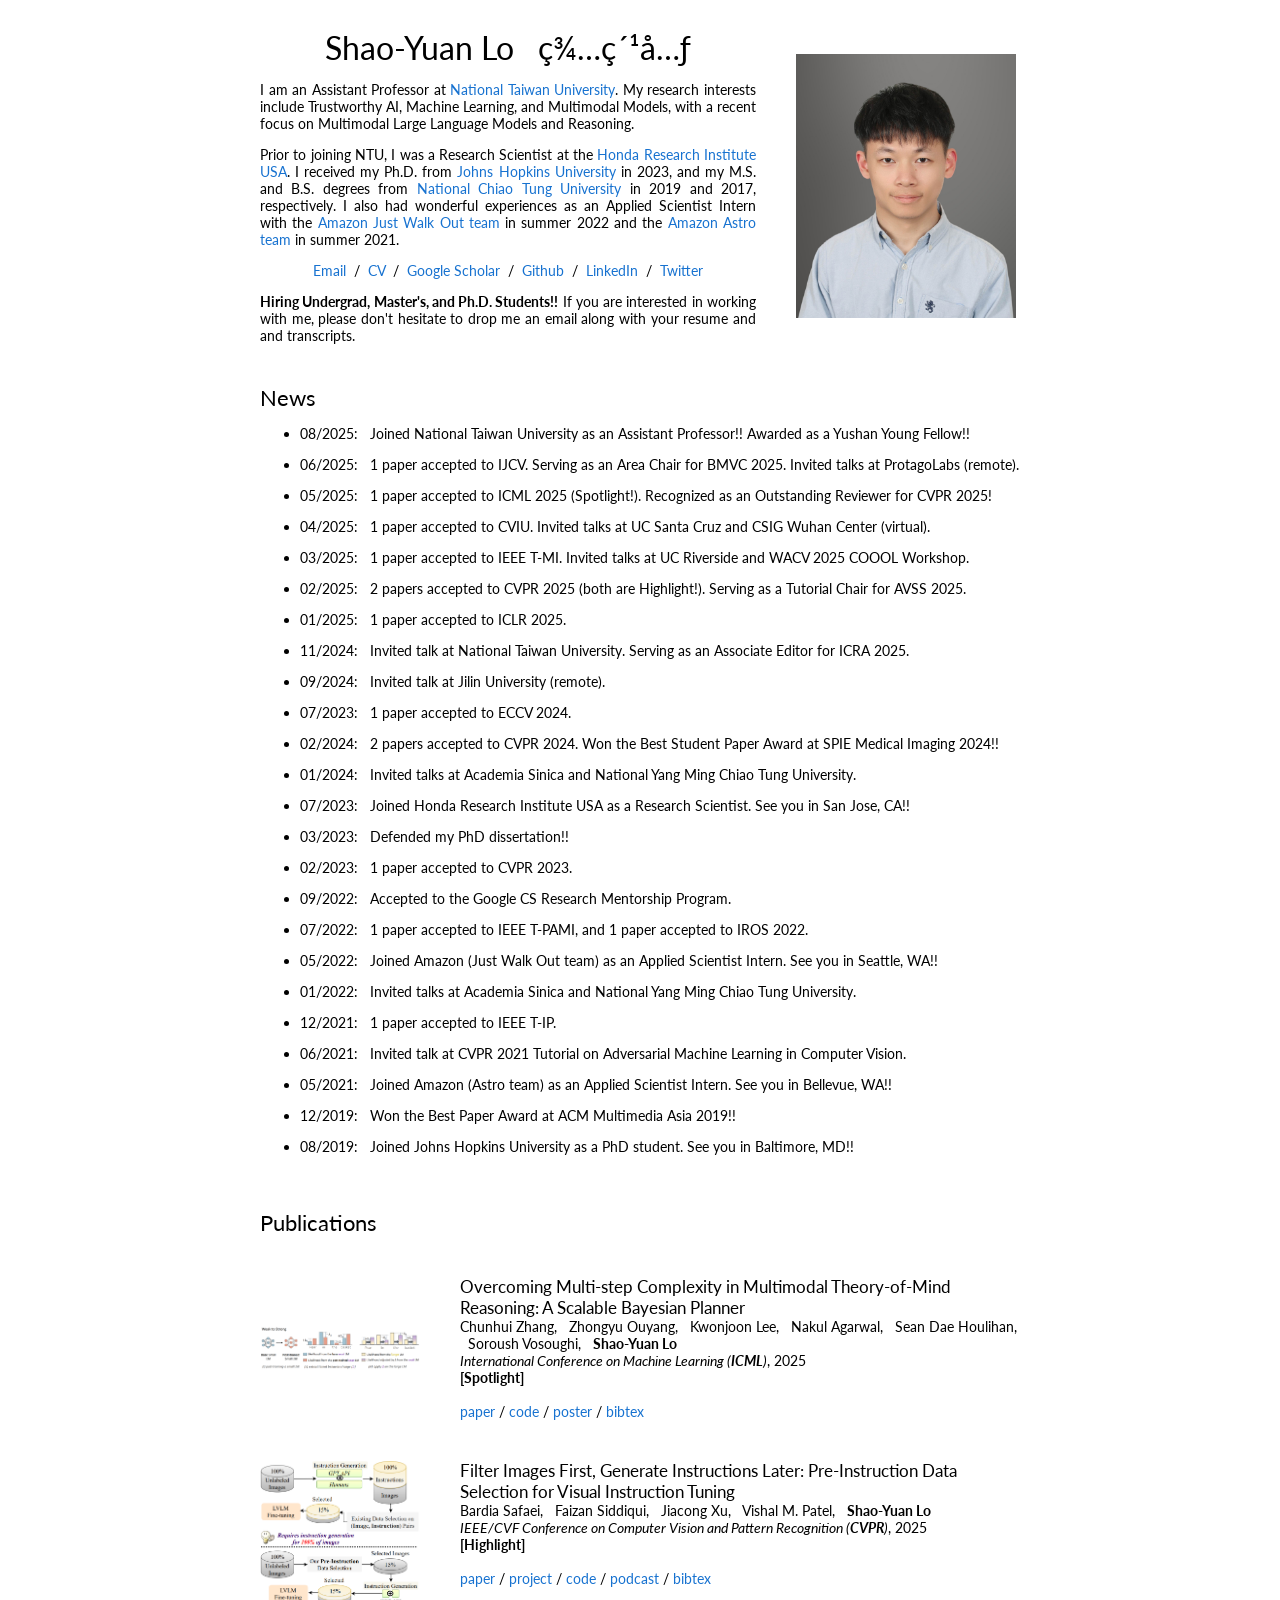
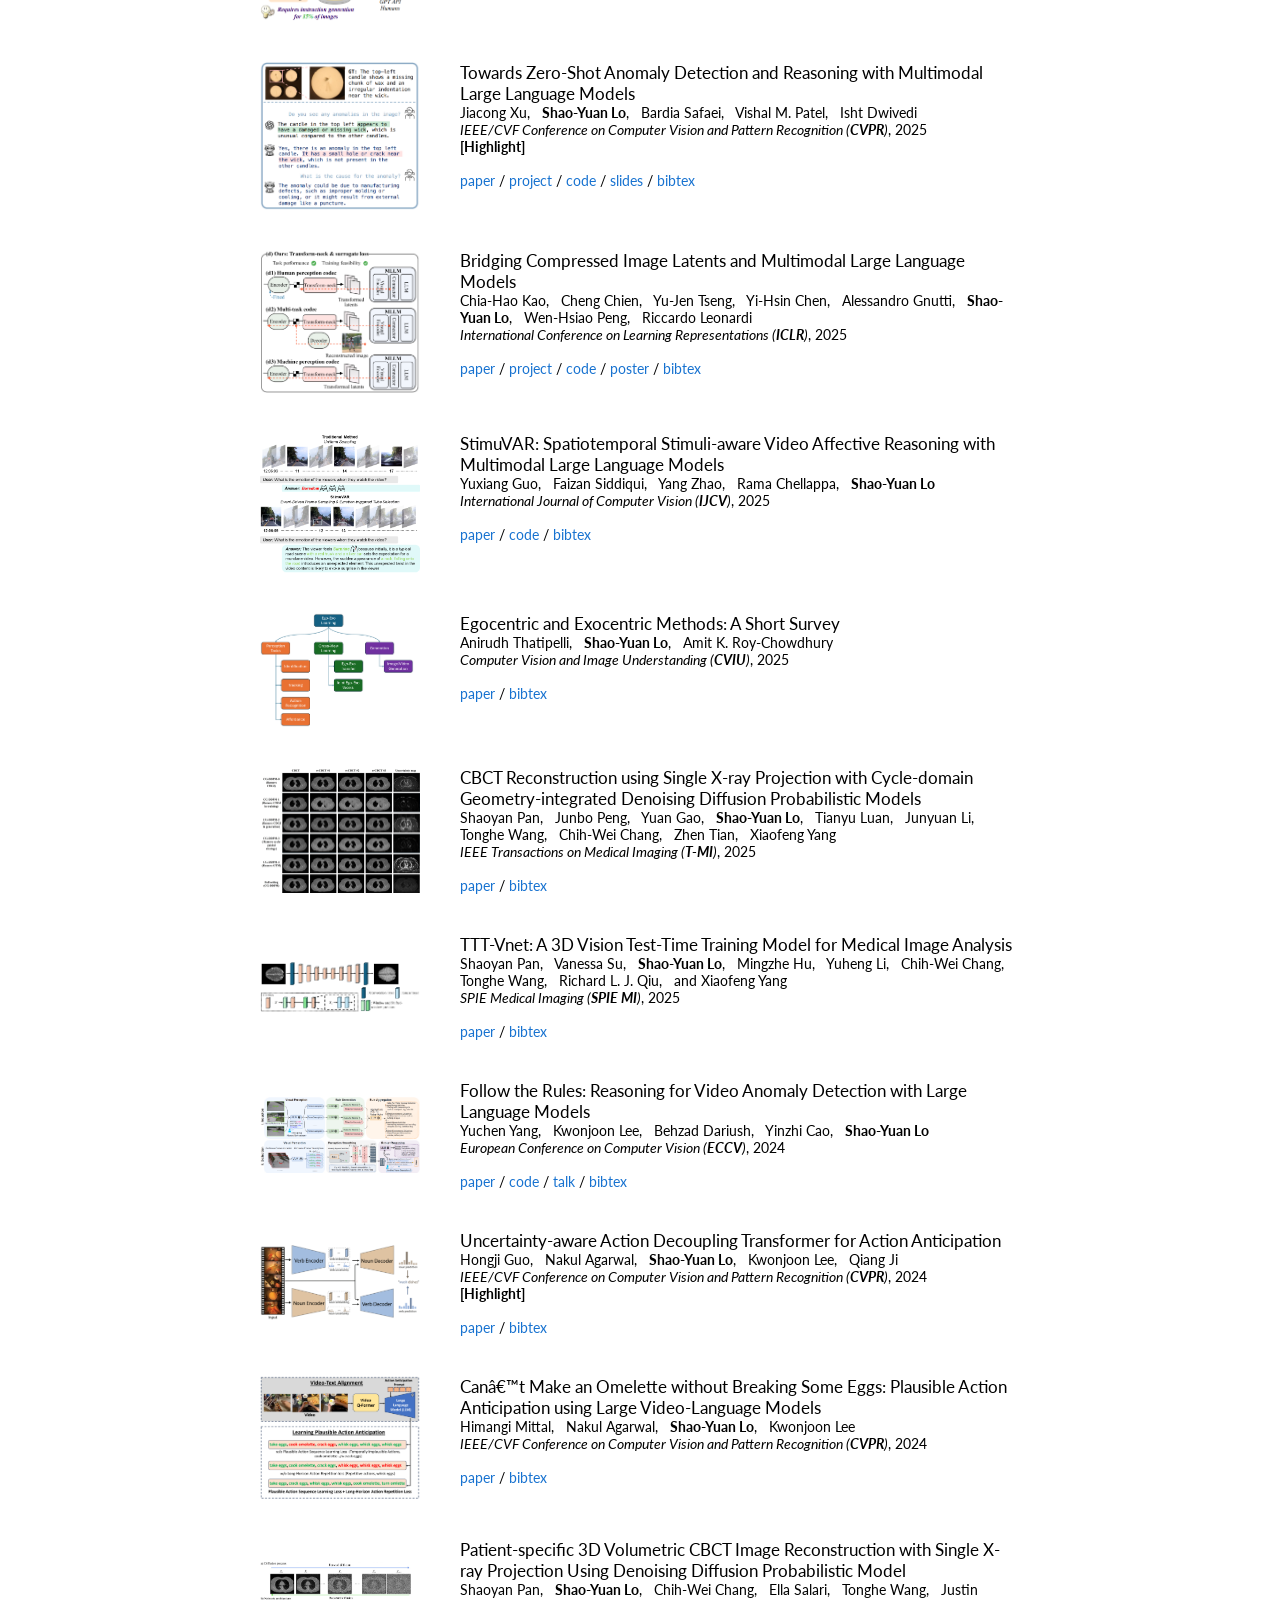
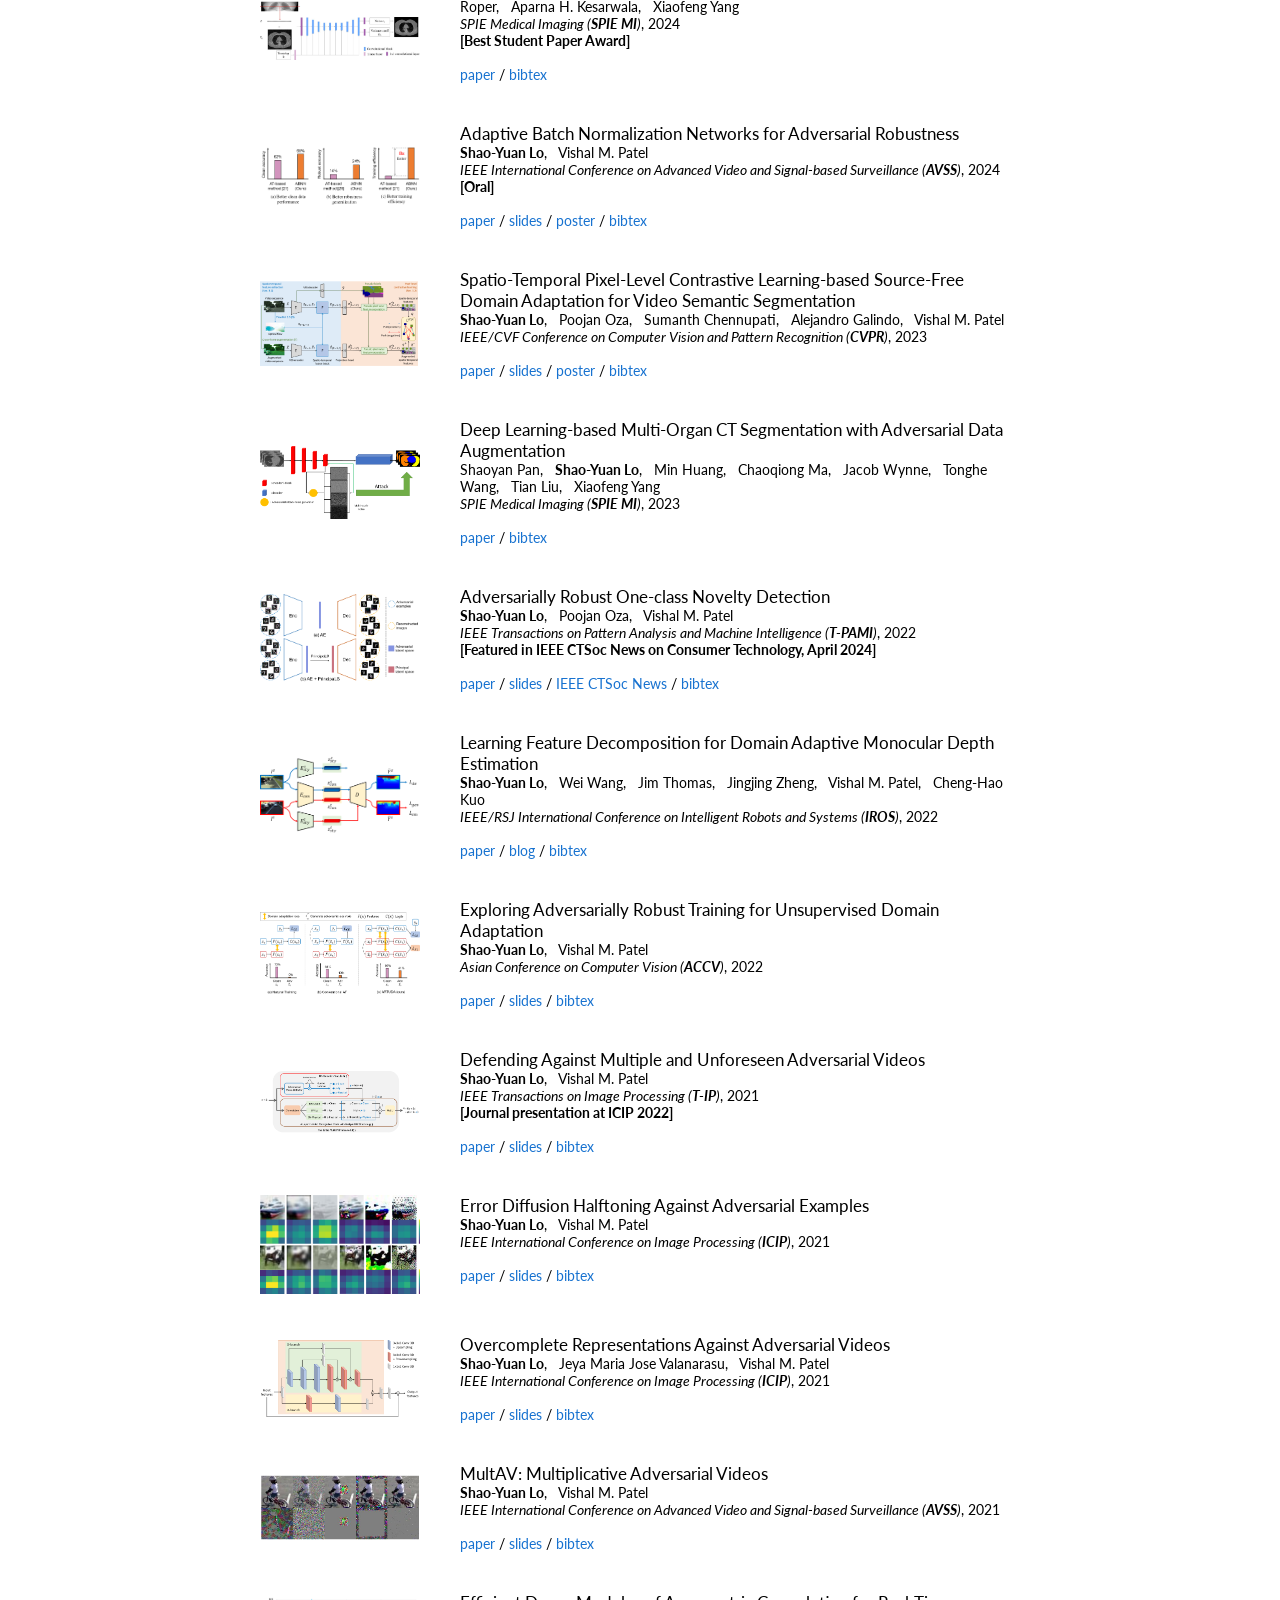
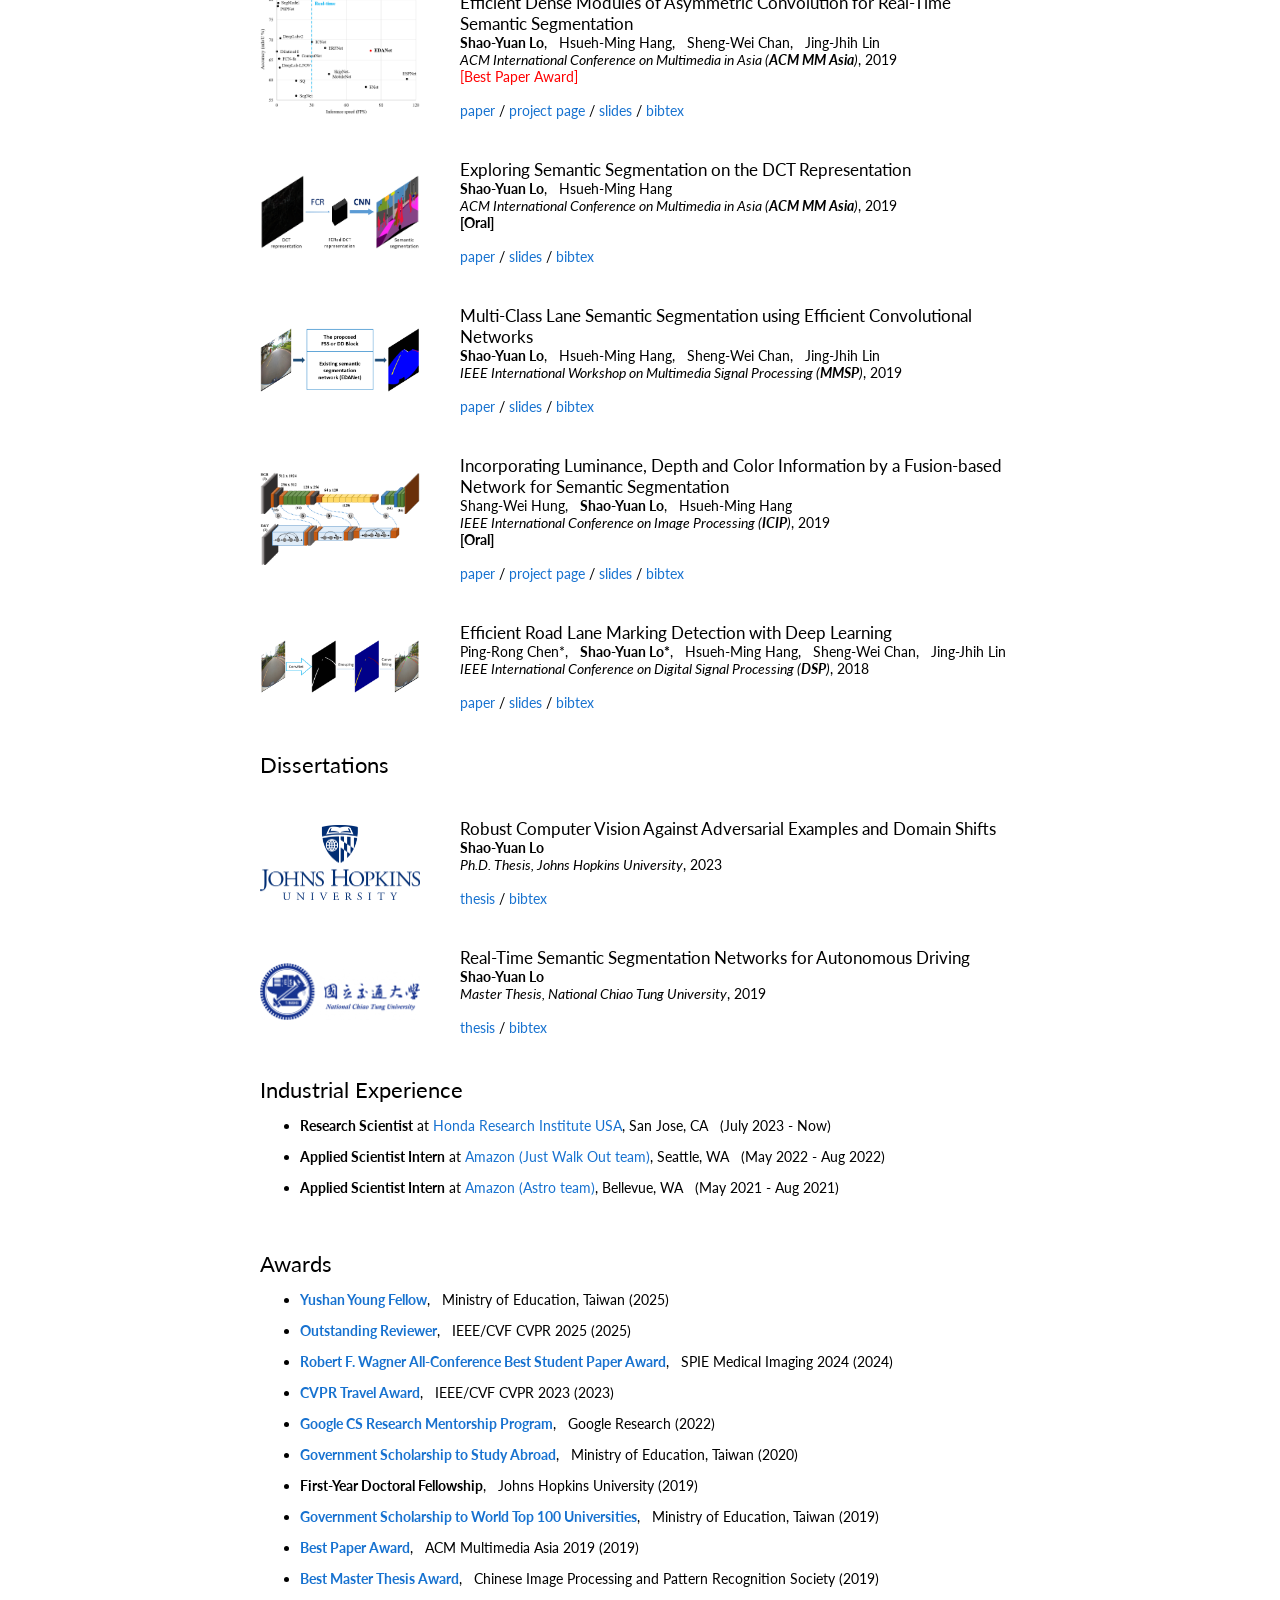
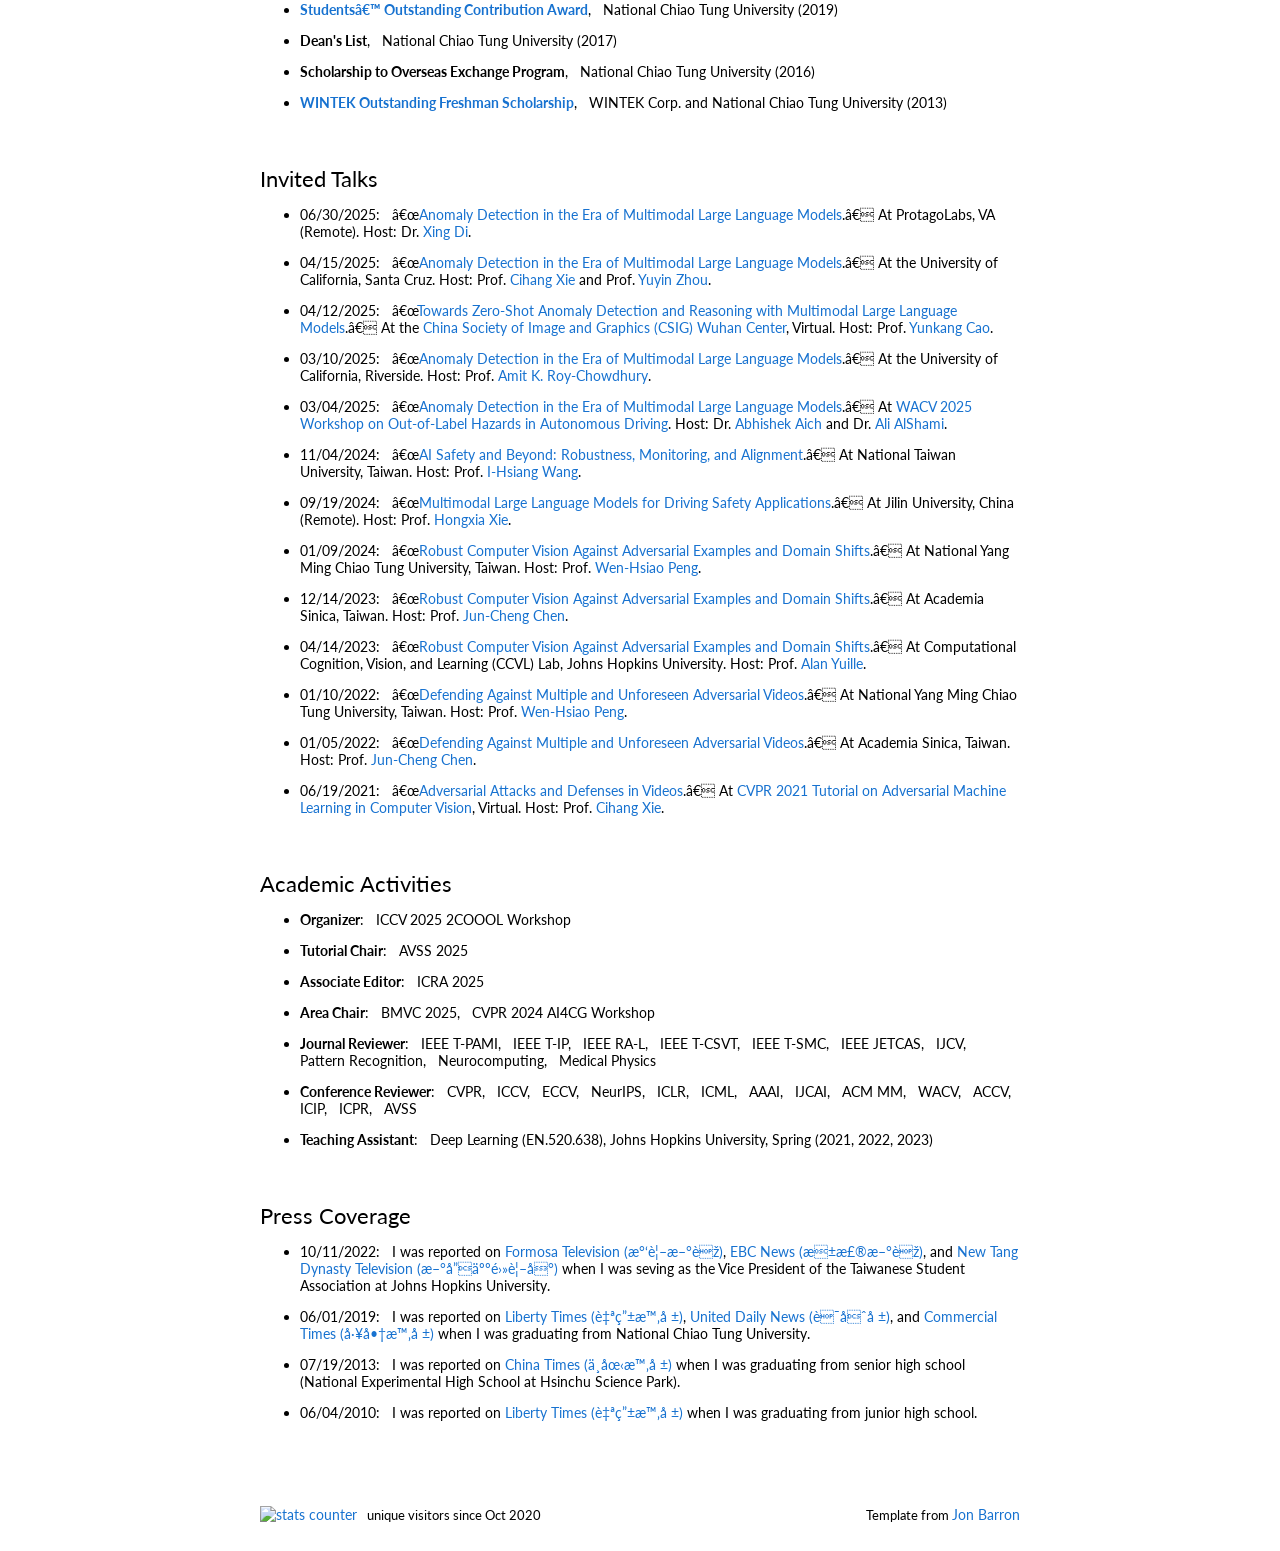
==== commit 014cb39c: "Update index.html" ====
--- a/index.html
+++ b/index.html
@@ -91,20 +91,17 @@
                 <name>Shao-Yuan Lo &nbsp 羅紹元</name>
               </p>
               <p align="justify">
-				I am a Research Scientist at <a href="https://usa.honda-ri.com/"> Honda Research Institute USA</a>.
-				My research lies in Machine Learning, Computer Vision, and Trustworthy AI. 
-				Specifically, my recent research focuses on Multimodal Large Language Models, Visual Scene Understanding, and Adversarial Machine Learning.			
+				I am an Assistant Professor at <a href="https://www.ntu.edu.tw/english/">National Taiwan University</a>.
+				My research interests include Trustworthy AI, Machine Learning, and Multimodal Models, 
+				with a recent focus on Multimodal Large Language Models and Reasoning.			
               </p>
               <p align="justify">
-				I obtained my Ph.D. in Electrical and Computer Engineering at 
-				<a href="https://www.jhu.edu/">Johns Hopkins University</a> in 2023, advised by Prof. 
-				<a href="https://engineering.jhu.edu/vpatel36/sciencex_teams/vishalpatel/">Vishal M. Patel</a>.
-				Before that, I received my M.S. (Electronics Engineering) and B.S. (EECS Honors Program) degrees from 
-				<a href="https://en.nycu.edu.tw/">National Chiao Tung University</a> in 2019 and 2017, respectively, advised by Prof. 
-				<a href="https://mcube.nctu.edu.tw/~hmhang/">Hsueh-Ming Hang</a>.
-                I also spent wonderful times as an Applied Scientist Intern at
-				<a href="https://justwalkout.com/"> Amazon Just Walk Out team</a> in summer 2022 and at 
-				<a href="https://www.youtube.com/watch?v=sj1t3msy8dc">Amazon Astro team</a> in summer 2021.
+				Prior to joining NTU, I was a Research Scientist at the <a href="https://usa.honda-ri.com/">Honda Research Institute USA</a>.
+				I received my Ph.D. from <a href="https://www.jhu.edu/">Johns Hopkins University</a> in 2023, 
+				and my M.S. and B.S. degrees from <a href="https://en.nycu.edu.tw/">National Chiao Tung University</a> in 2019 and 2017, respectively.
+				I also had wonderful experiences as an Applied Scientist Intern with 
+				the <a href="https://justwalkout.com/"> Amazon Just Walk Out team</a> in summer 2022 and 
+				the <a href="https://www.youtube.com/watch?v=sj1t3msy8dc">Amazon Astro team</a> in summer 2021.
               </p>
               <p align=center>
                 <a href="mailto:sylo@csie.ntu.edu.tw">Email</a> &nbsp/&nbsp
@@ -114,11 +111,10 @@
                 <a href="https://www.linkedin.com/in/shaoyuanlo/"> LinkedIn </a> &nbsp/&nbsp
                 <a href="https://x.com/shaoyuanlo">Twitter</a>
               </p>
-			  <!-- <p align=justify>
-                <strong>Hiring Summer 2024 Research Interns!!</strong>
-				I am always open to collaborating with self-motivated graduate students to conduct advanced research in industry. 
-				If you are interested in working with me, please drop me an email along with your resume.
-              </p> -->
+			  <p align=justify>
+                <strong>Hiring Undergrad, Master's, and Ph.D. Students!!</strong>
+				If you are interested in working with me, please don't hesitate to drop me an email along with your resume and and transcripts.
+              </p>
 			  <!-- <p align=center>
                 <h3 style="color:red;text-align:center">
 				I expected to graduate in Spring 2023. I am currently on the job market and looking for Research Scientist roles in the industry.
@@ -135,6 +131,9 @@
           <tr>
             <td width="100%" valign="middle">
               <heading>News</heading>
+			  <ul>
+                <li>08/2025: &nbsp Joined National Taiwan University as an Assistant Professor!! Awarded as a Yushan Young Fellow!!</li>
+              </ul>
 			  <ul>
                 <li>06/2025: &nbsp 1 paper accepted to IJCV. Serving as an Area Chair for BMVC 2025. Invited talks at ProtagoLabs (remote).</li>
               </ul>			  
@@ -830,6 +829,10 @@
           <tr>
             <td width="100%" valign="middle">
               <heading>Awards</heading>
+				<ul> <li>
+				  <strong> <a href="https://yushan.project.edu.tw/TopTalent/EN">
+				  Yushan Young Fellow</a></strong>, &nbsp Ministry of Education, Taiwan (2025)
+				</li> </ul>			  
 				<ul> <li>
 				  <strong> <a href="https://cvpr.thecvf.com/Conferences/2025/ProgramCommittee">
 				  Outstanding Reviewer</a></strong>, &nbsp IEEE/CVF CVPR 2025 (2025)
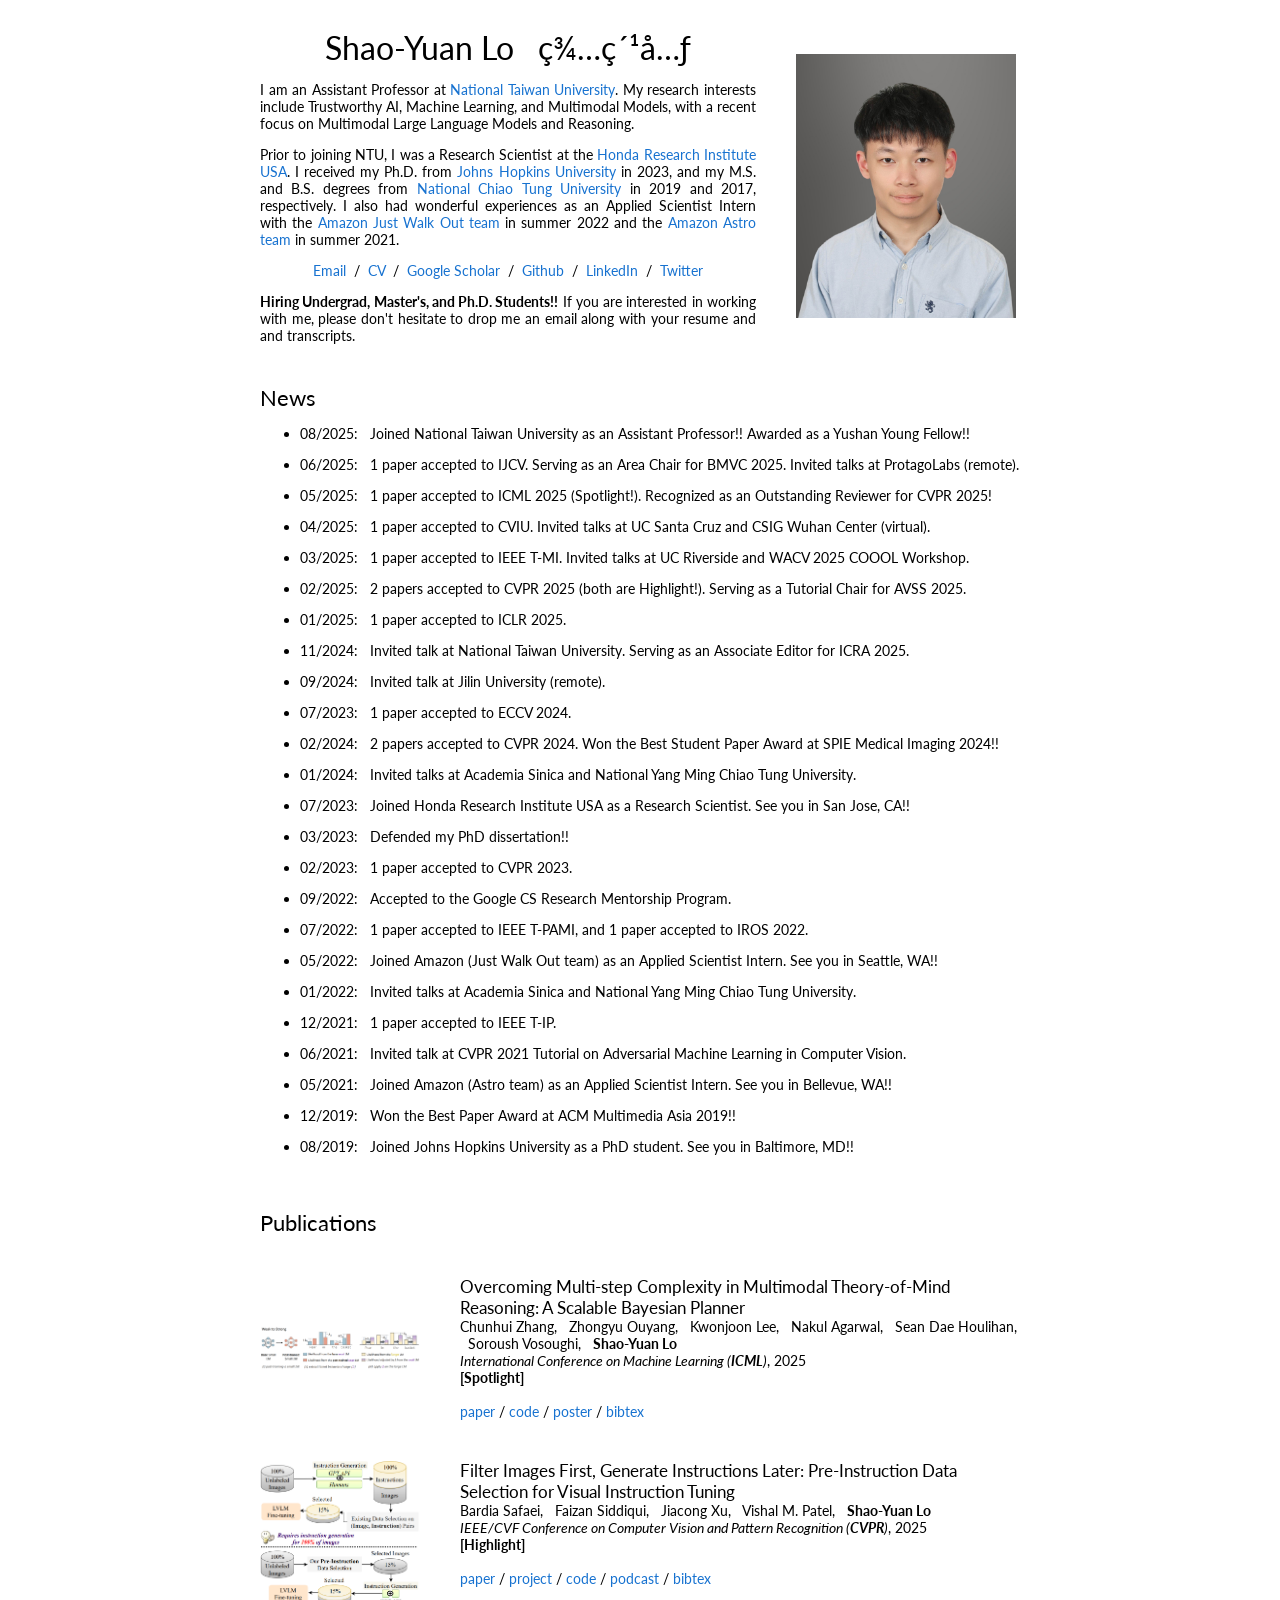
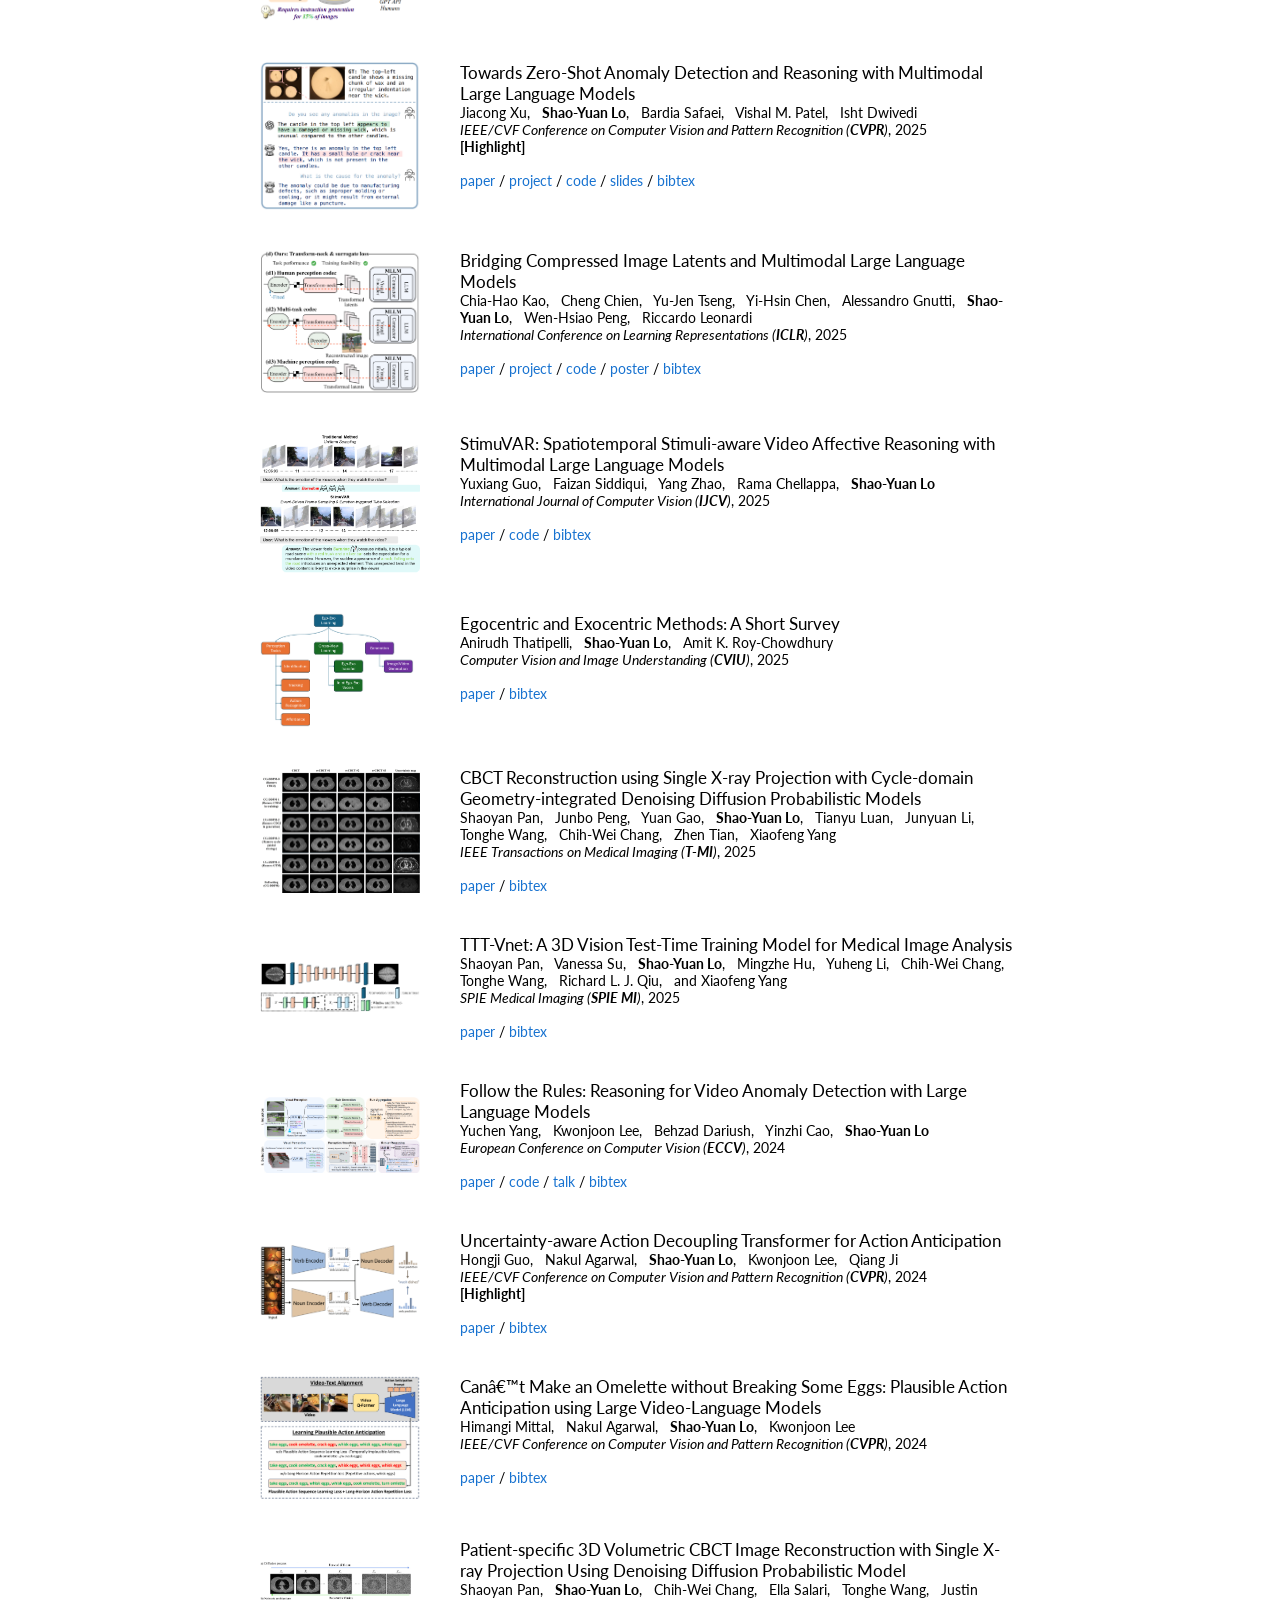
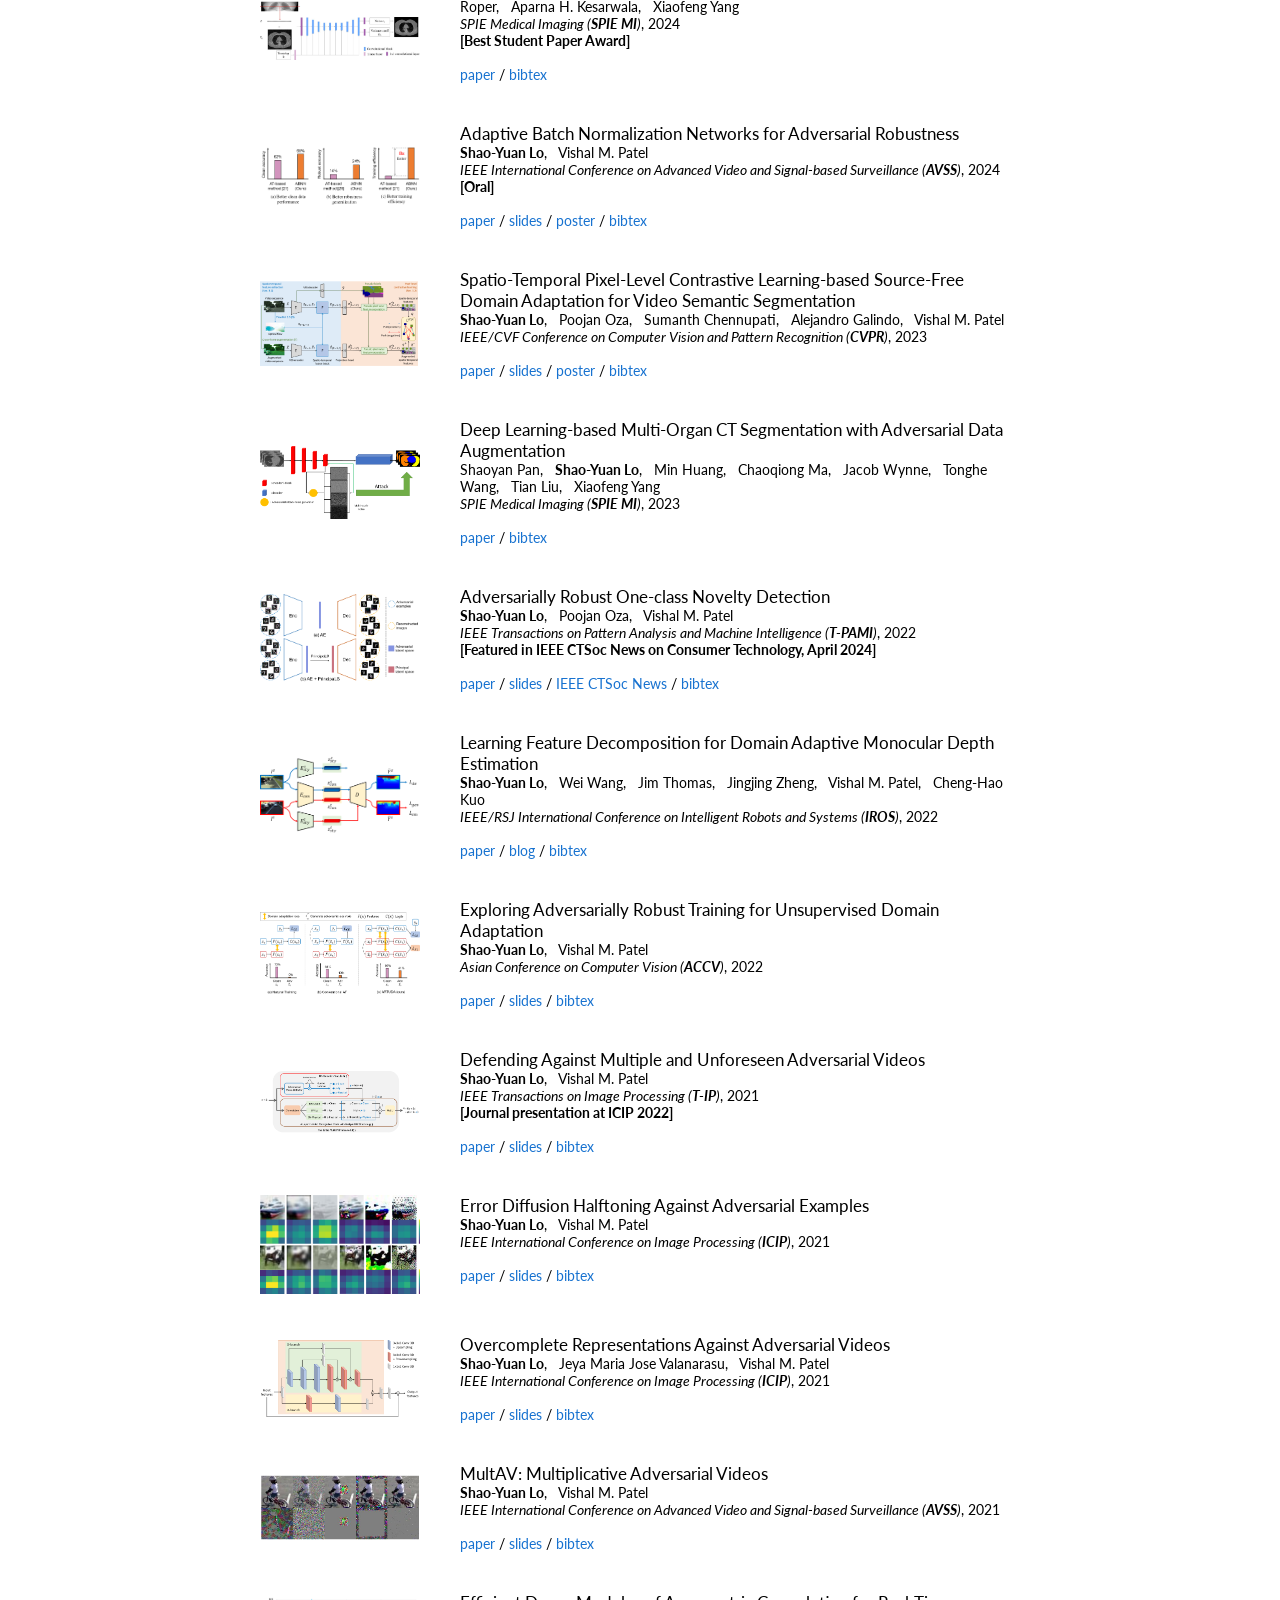
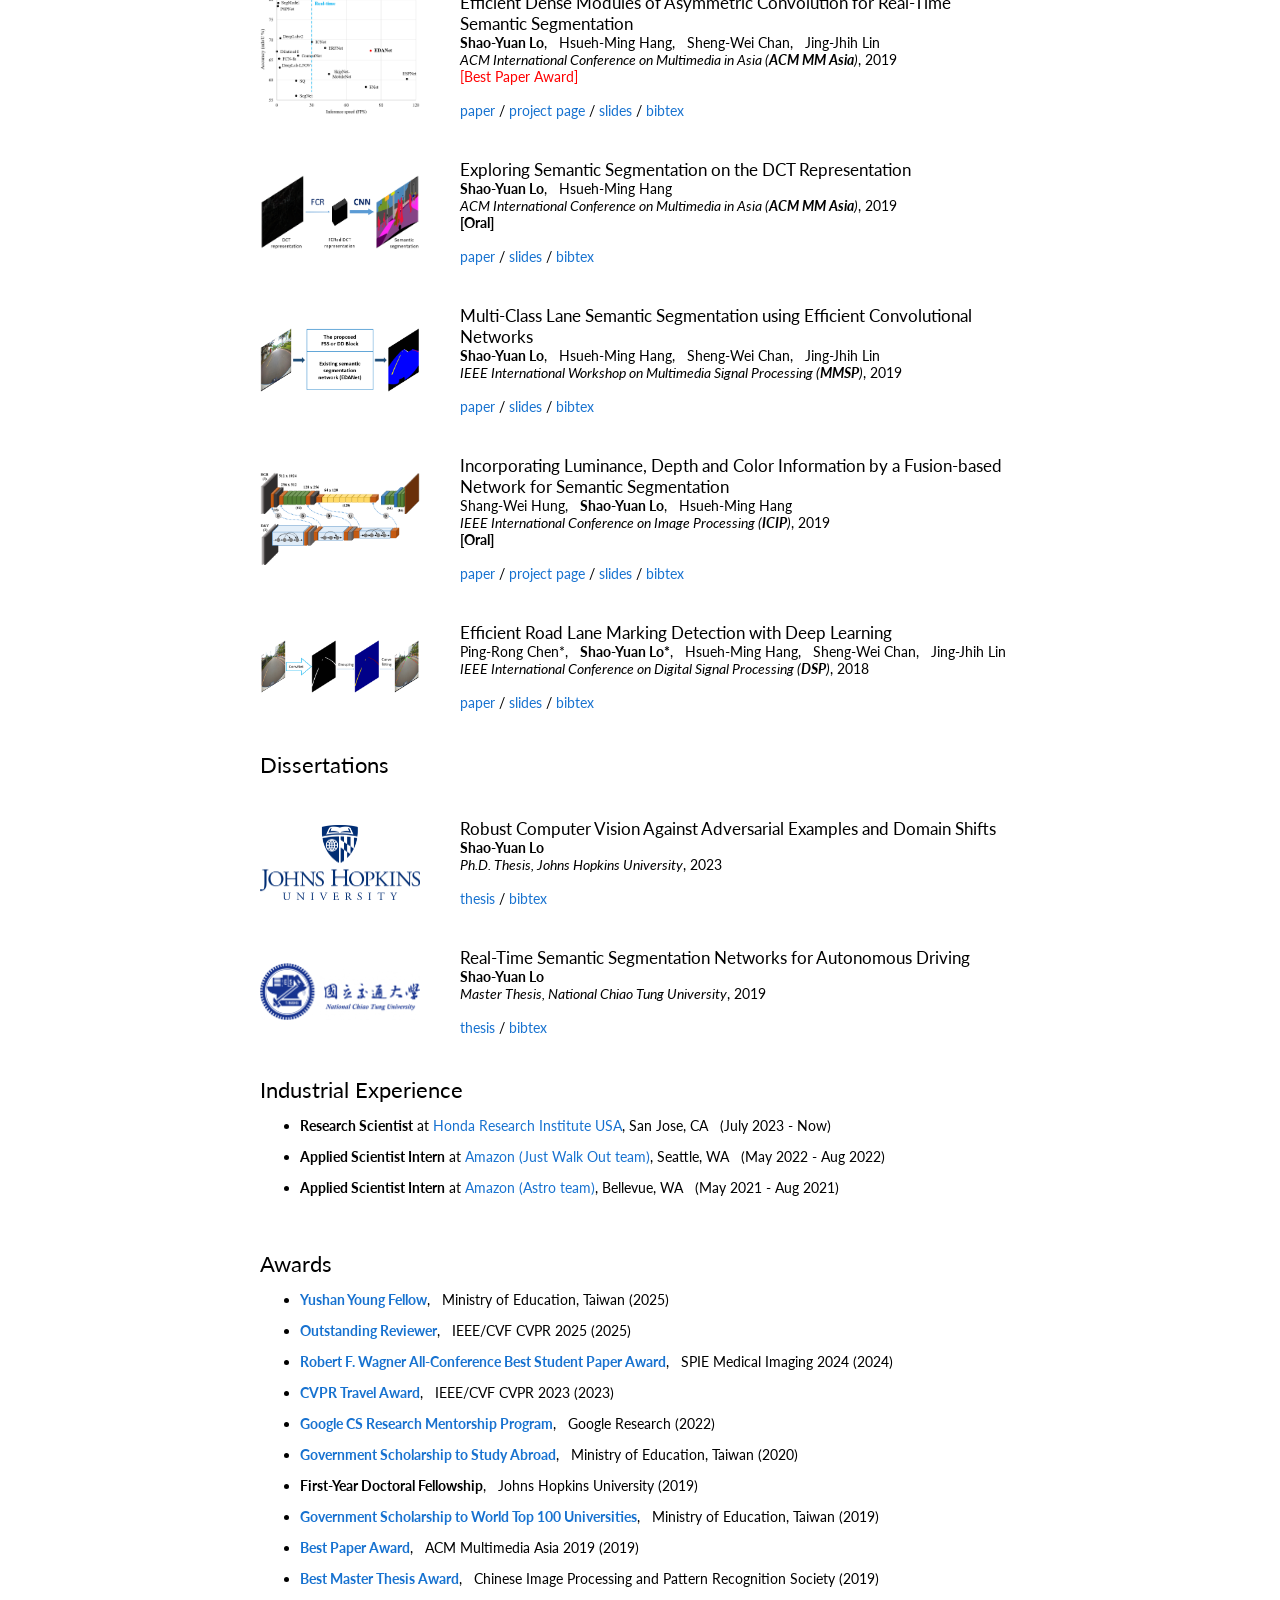
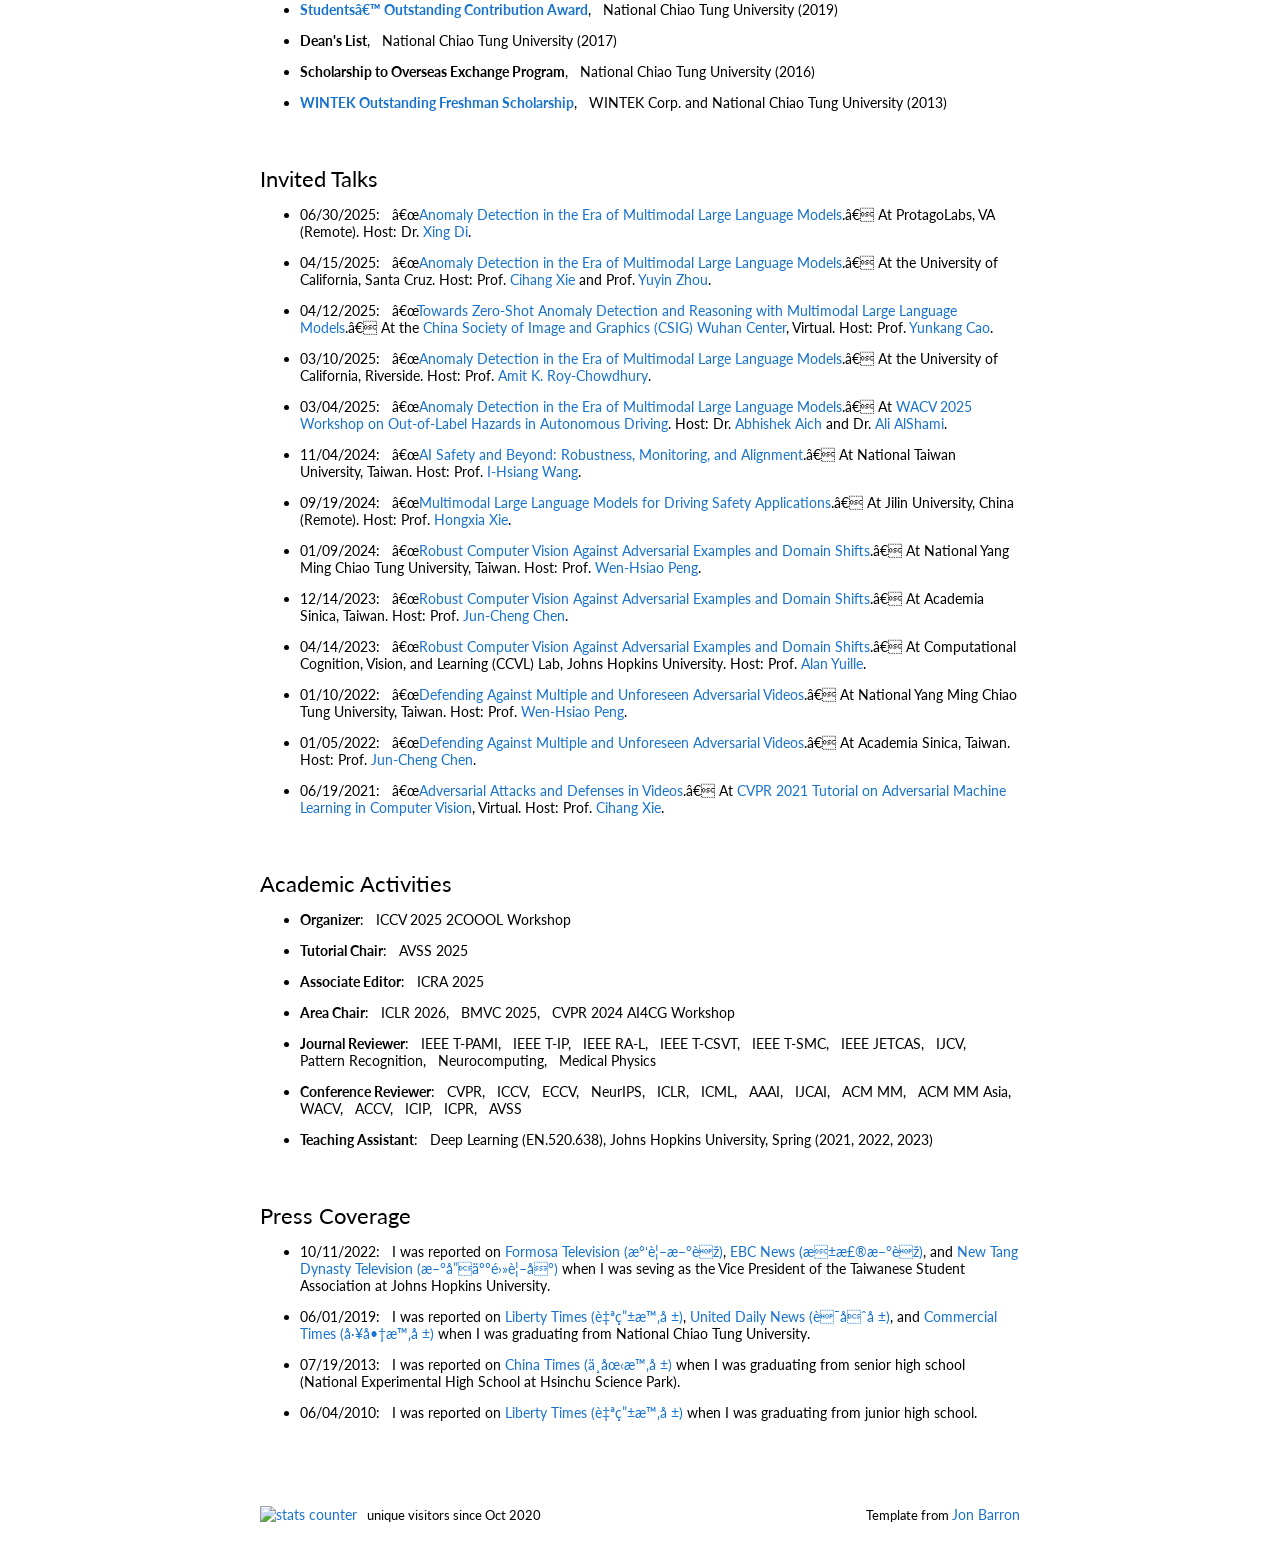
==== commit 121db722: "Update index.html" ====
--- a/index.html
+++ b/index.html
@@ -973,7 +973,7 @@
 				  <strong>Associate Editor</strong>: &nbsp ICRA 2025
 				</li> </ul>
 				<ul> <li>
-				  <strong>Area Chair</strong>: &nbsp BMVC 2025, &nbsp CVPR 2024 AI4CG Workshop
+				  <strong>Area Chair</strong>: &nbsp ICLR 2026, &nbsp BMVC 2025, &nbsp CVPR 2024 AI4CG Workshop
 				</li> </ul>
                 <ul> <li>
 				  <strong>Journal Reviewer</strong>: &nbsp IEEE T-PAMI, &nbsp IEEE T-IP, &nbsp IEEE RA-L, &nbsp IEEE T-CSVT, &nbsp IEEE T-SMC, 
@@ -981,7 +981,7 @@
 				</li> </ul>
                 <ul> <li>
 				  <strong>Conference Reviewer</strong>: &nbsp CVPR, &nbsp ICCV, &nbsp ECCV, &nbsp NeurIPS, &nbsp ICLR, &nbsp ICML,
-				  &nbsp AAAI, &nbsp IJCAI, &nbsp ACM MM, &nbsp WACV, &nbsp ACCV, &nbsp ICIP, &nbsp ICPR, &nbsp AVSS
+				  &nbsp AAAI, &nbsp IJCAI, &nbsp ACM MM, &nbsp ACM MM Asia, &nbsp WACV, &nbsp ACCV, &nbsp ICIP, &nbsp ICPR, &nbsp AVSS
 				</li> </ul>
 				<ul> <li>
 				  <strong>Teaching Assistant</strong>: &nbsp Deep Learning (EN.520.638), Johns Hopkins University, Spring (2021, 2022, 2023)
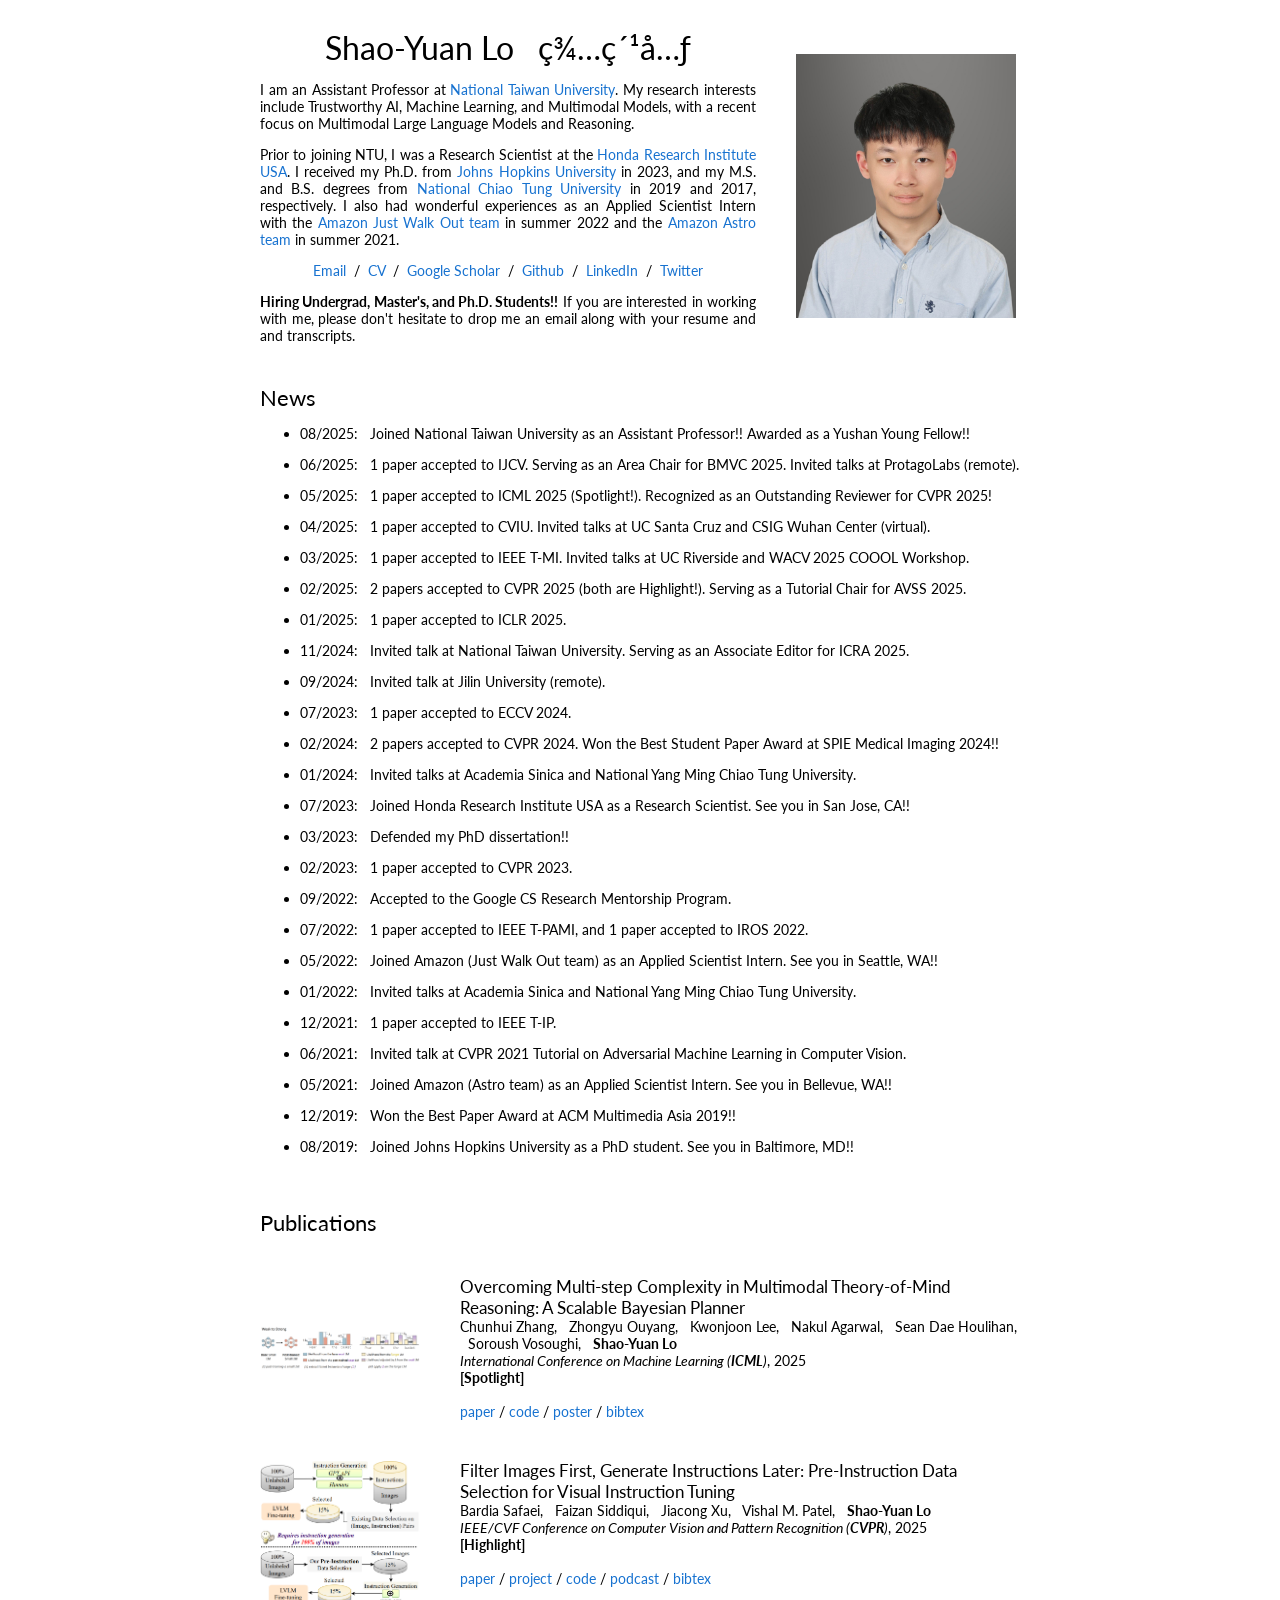
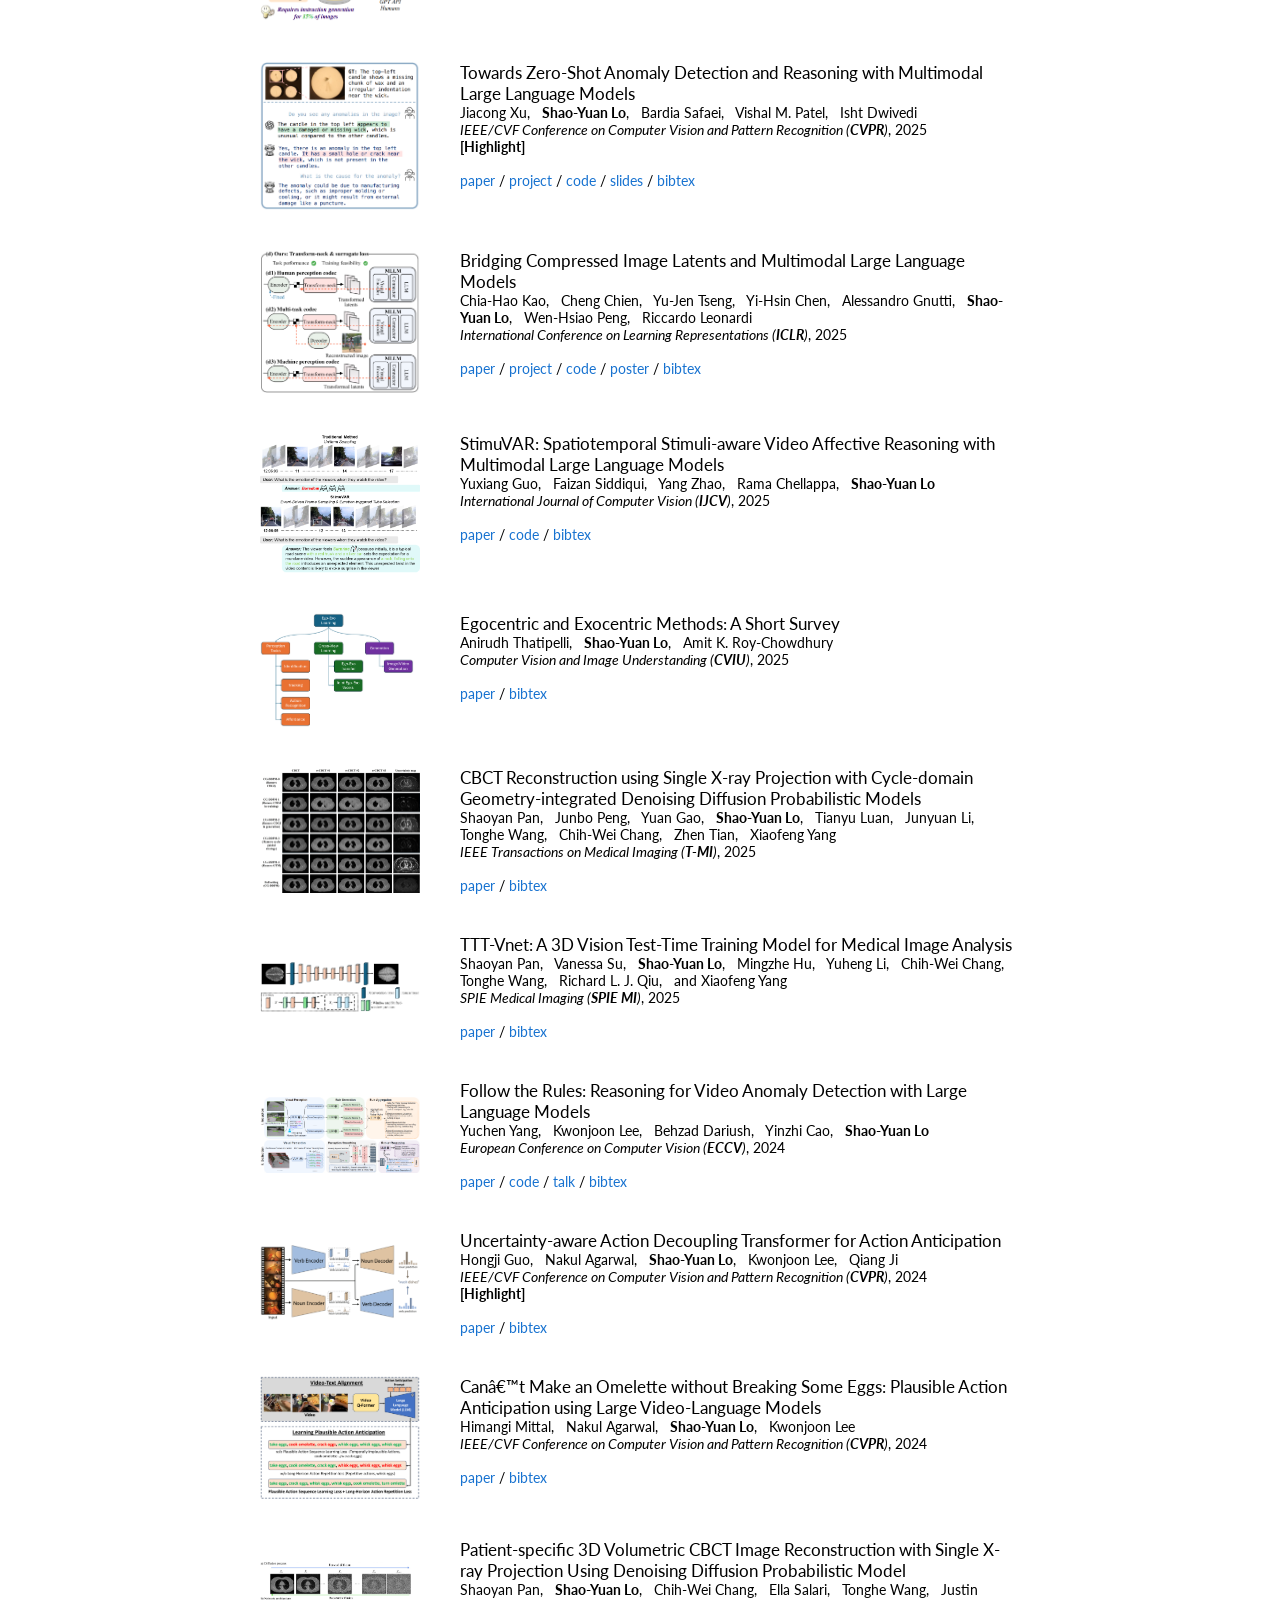
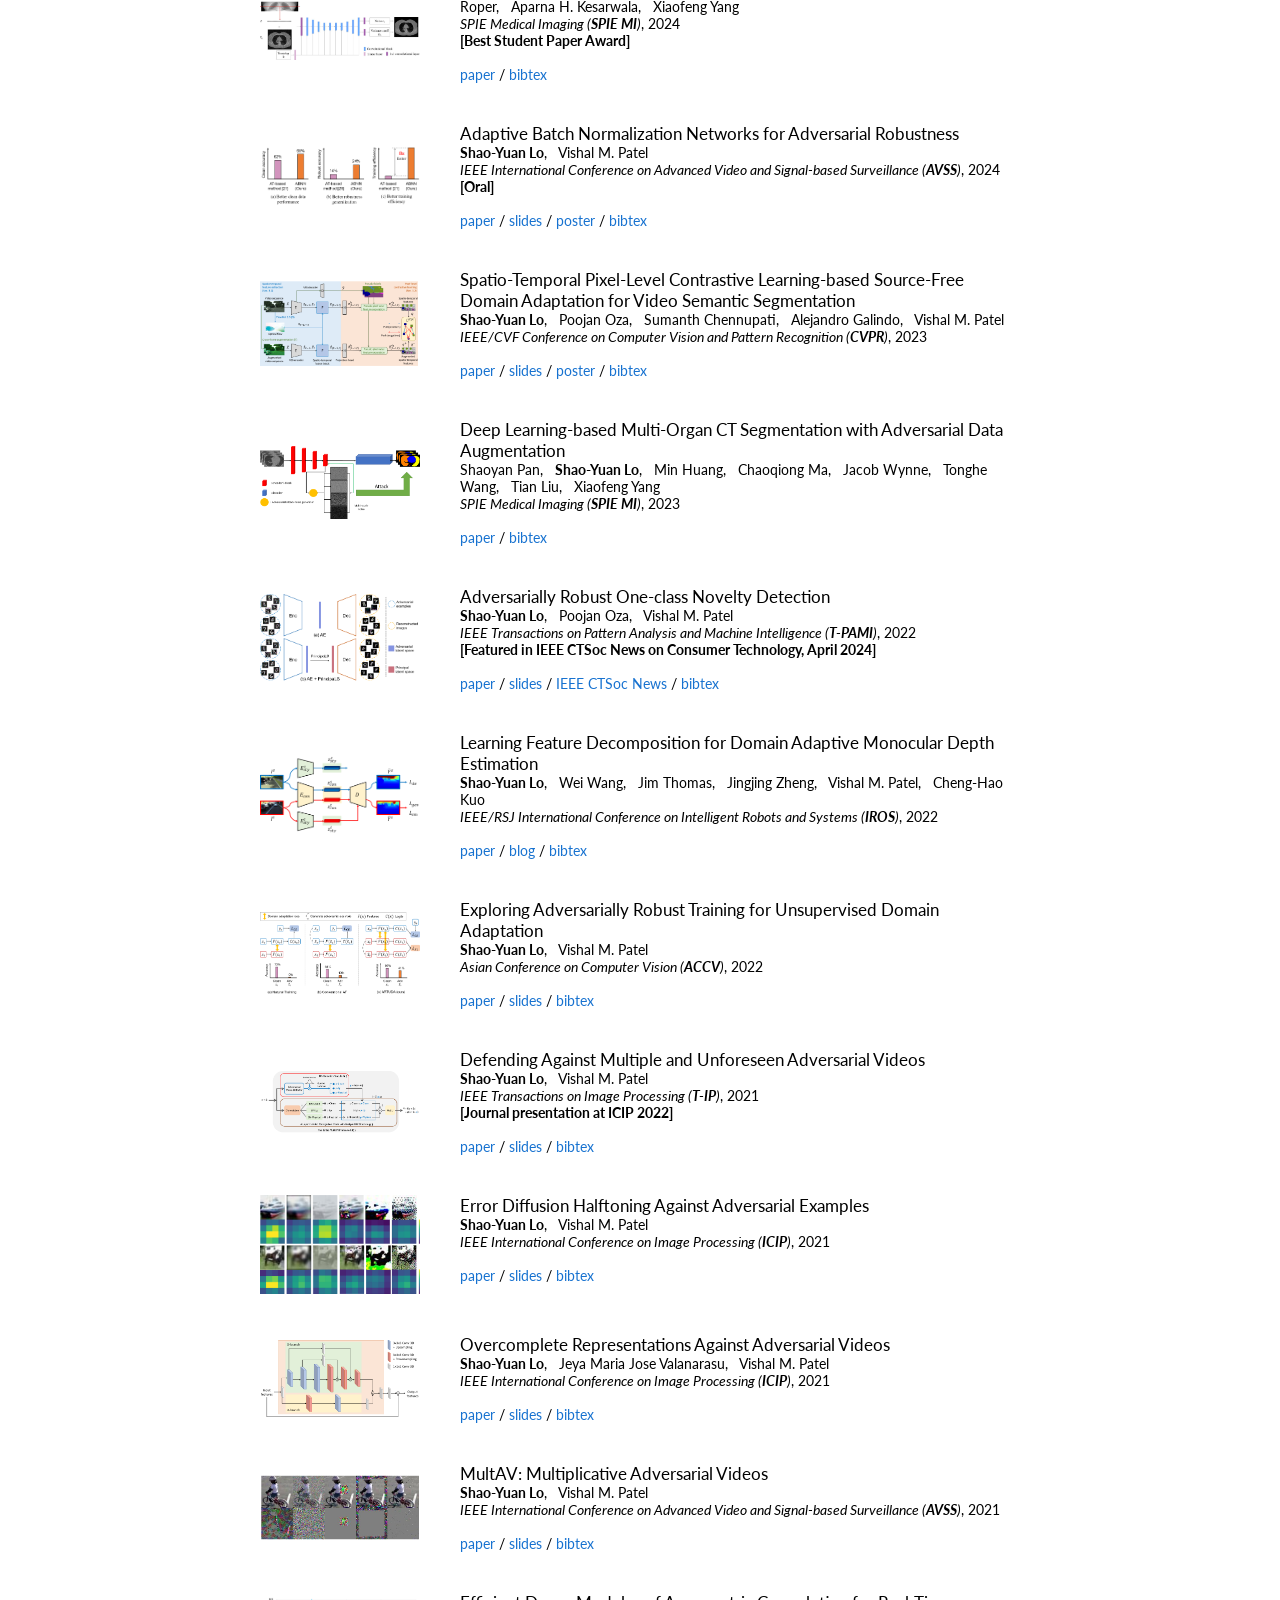
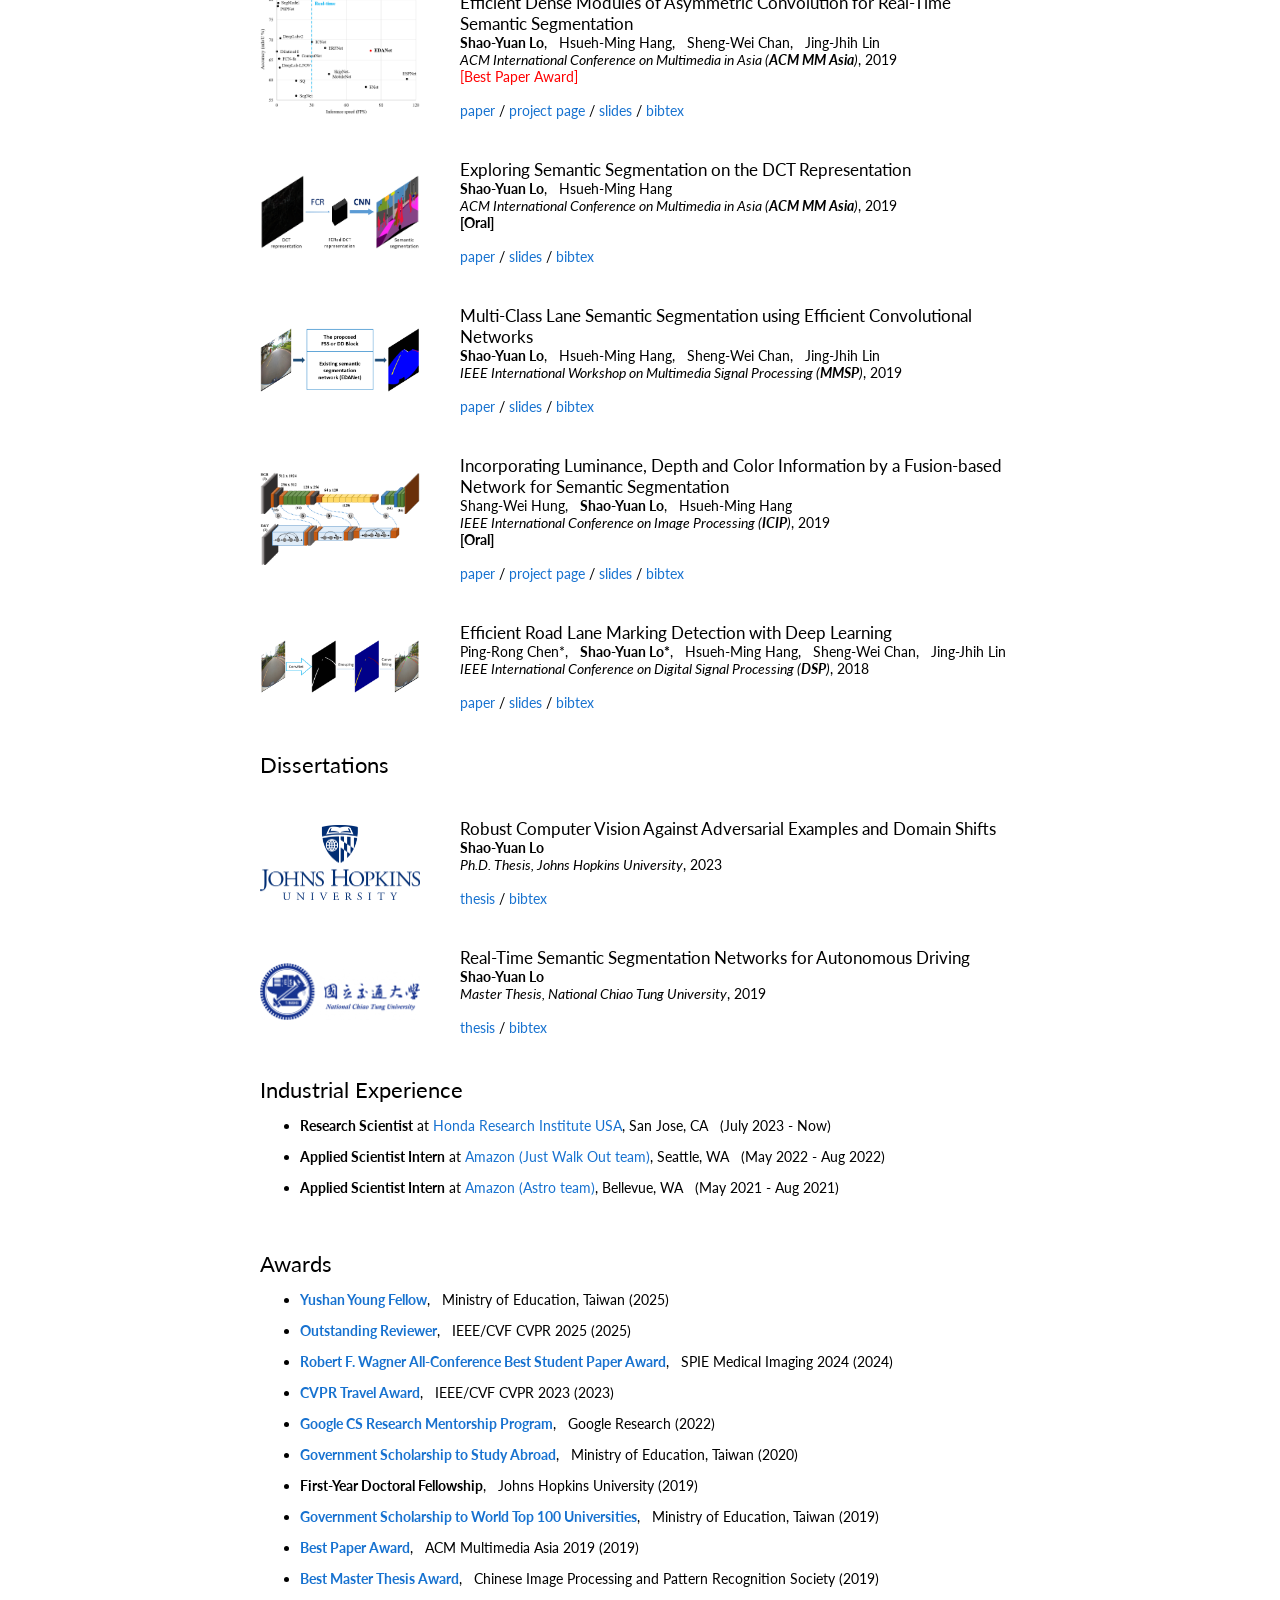
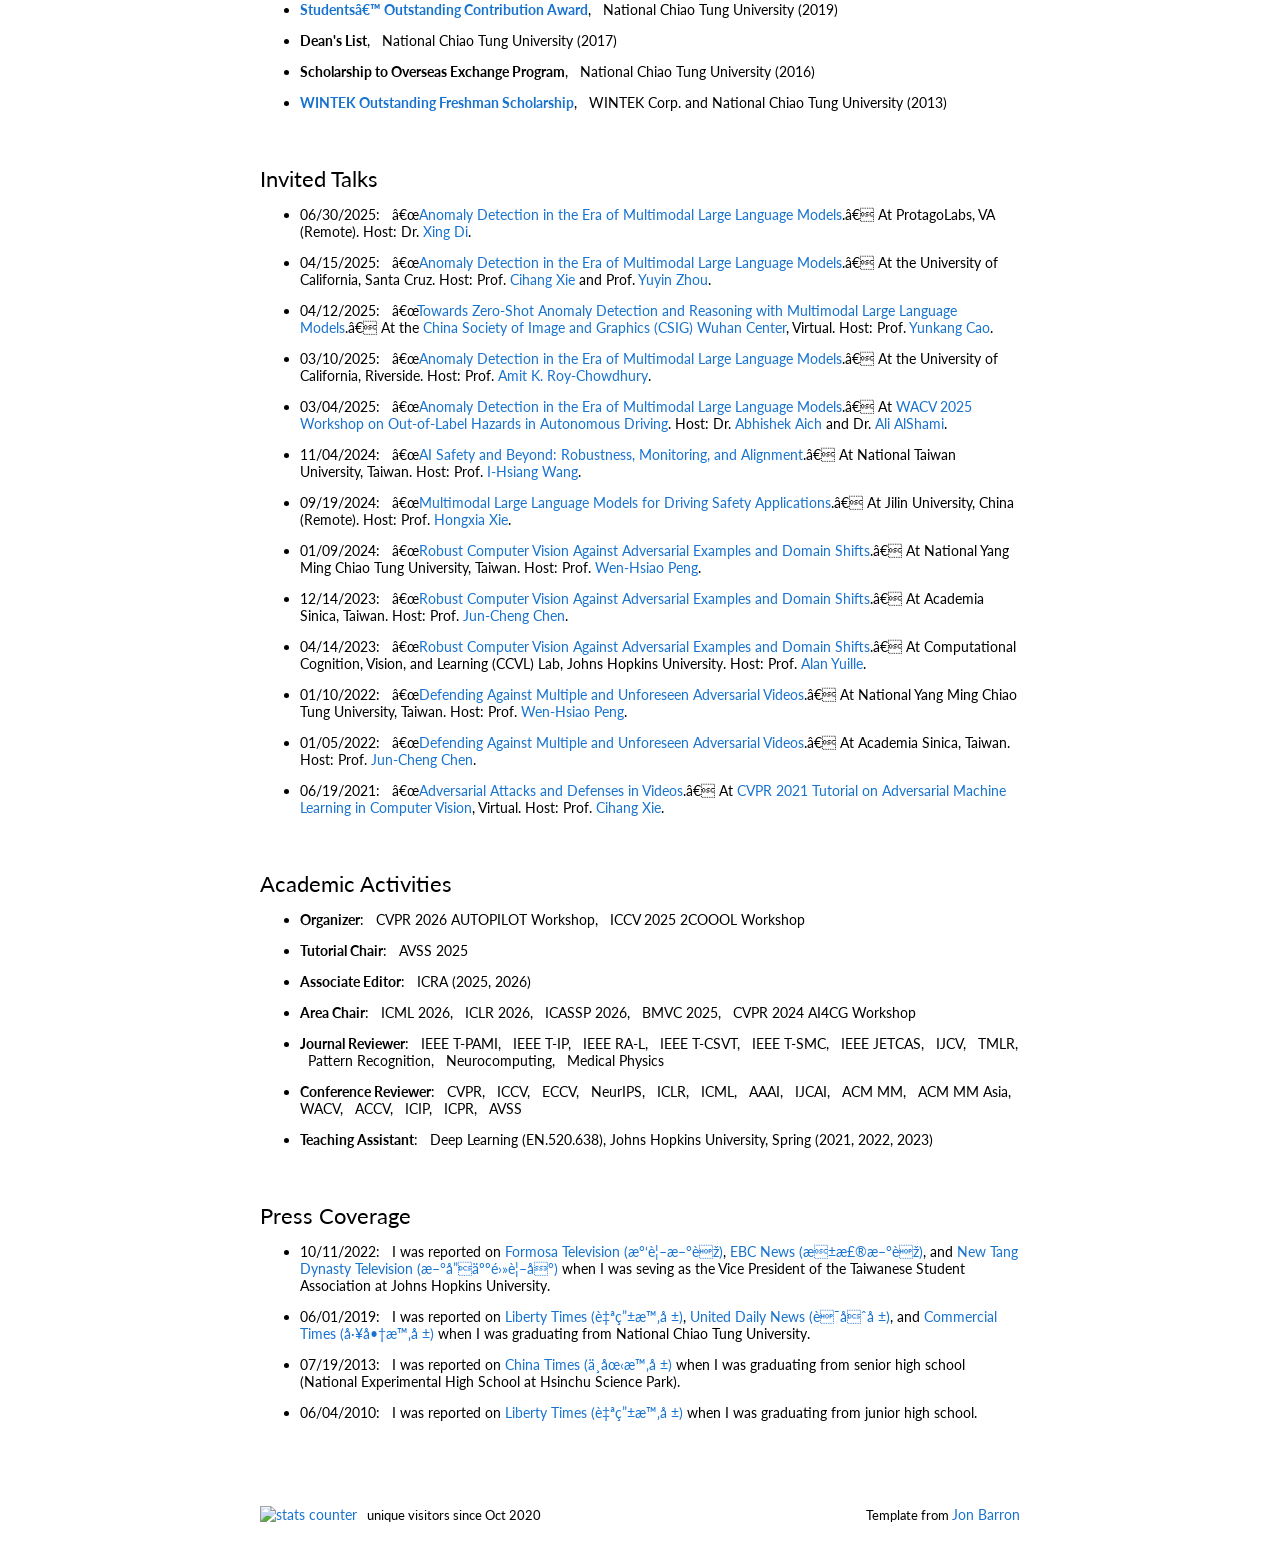
==== commit 5413ae93: "Update index.html" ====
--- a/index.html
+++ b/index.html
@@ -964,20 +964,20 @@
             <td width="100%" valign="middle">
               <heading>Academic Activities</heading>
 				<ul> <li>
-				  <strong>Organizer</strong>: &nbsp ICCV 2025 2COOOL Workshop
+				  <strong>Organizer</strong>: &nbsp CVPR 2026 AUTOPILOT Workshop, &nbsp ICCV 2025 2COOOL Workshop
 				</li> </ul>			  
 				<ul> <li>
 				  <strong>Tutorial Chair</strong>: &nbsp AVSS 2025
 				</li> </ul>			  
 				<ul> <li>
-				  <strong>Associate Editor</strong>: &nbsp ICRA 2025
-				</li> </ul>
-				<ul> <li>
-				  <strong>Area Chair</strong>: &nbsp ICLR 2026, &nbsp BMVC 2025, &nbsp CVPR 2024 AI4CG Workshop
+				  <strong>Associate Editor</strong>: &nbsp ICRA (2025, 2026)
+				</li> </ul>
+				<ul> <li>
+				  <strong>Area Chair</strong>: &nbsp ICML 2026, &nbsp ICLR 2026, &nbsp ICASSP 2026, &nbsp BMVC 2025, &nbsp CVPR 2024 AI4CG Workshop
 				</li> </ul>
                 <ul> <li>
 				  <strong>Journal Reviewer</strong>: &nbsp IEEE T-PAMI, &nbsp IEEE T-IP, &nbsp IEEE RA-L, &nbsp IEEE T-CSVT, &nbsp IEEE T-SMC, 
-				  &nbsp IEEE JETCAS, &nbsp IJCV, &nbsp Pattern Recognition, &nbsp Neurocomputing, &nbsp Medical Physics
+				  &nbsp IEEE JETCAS, &nbsp IJCV, &nbsp TMLR, &nbsp Pattern Recognition, &nbsp Neurocomputing, &nbsp Medical Physics
 				</li> </ul>
                 <ul> <li>
 				  <strong>Conference Reviewer</strong>: &nbsp CVPR, &nbsp ICCV, &nbsp ECCV, &nbsp NeurIPS, &nbsp ICLR, &nbsp ICML,
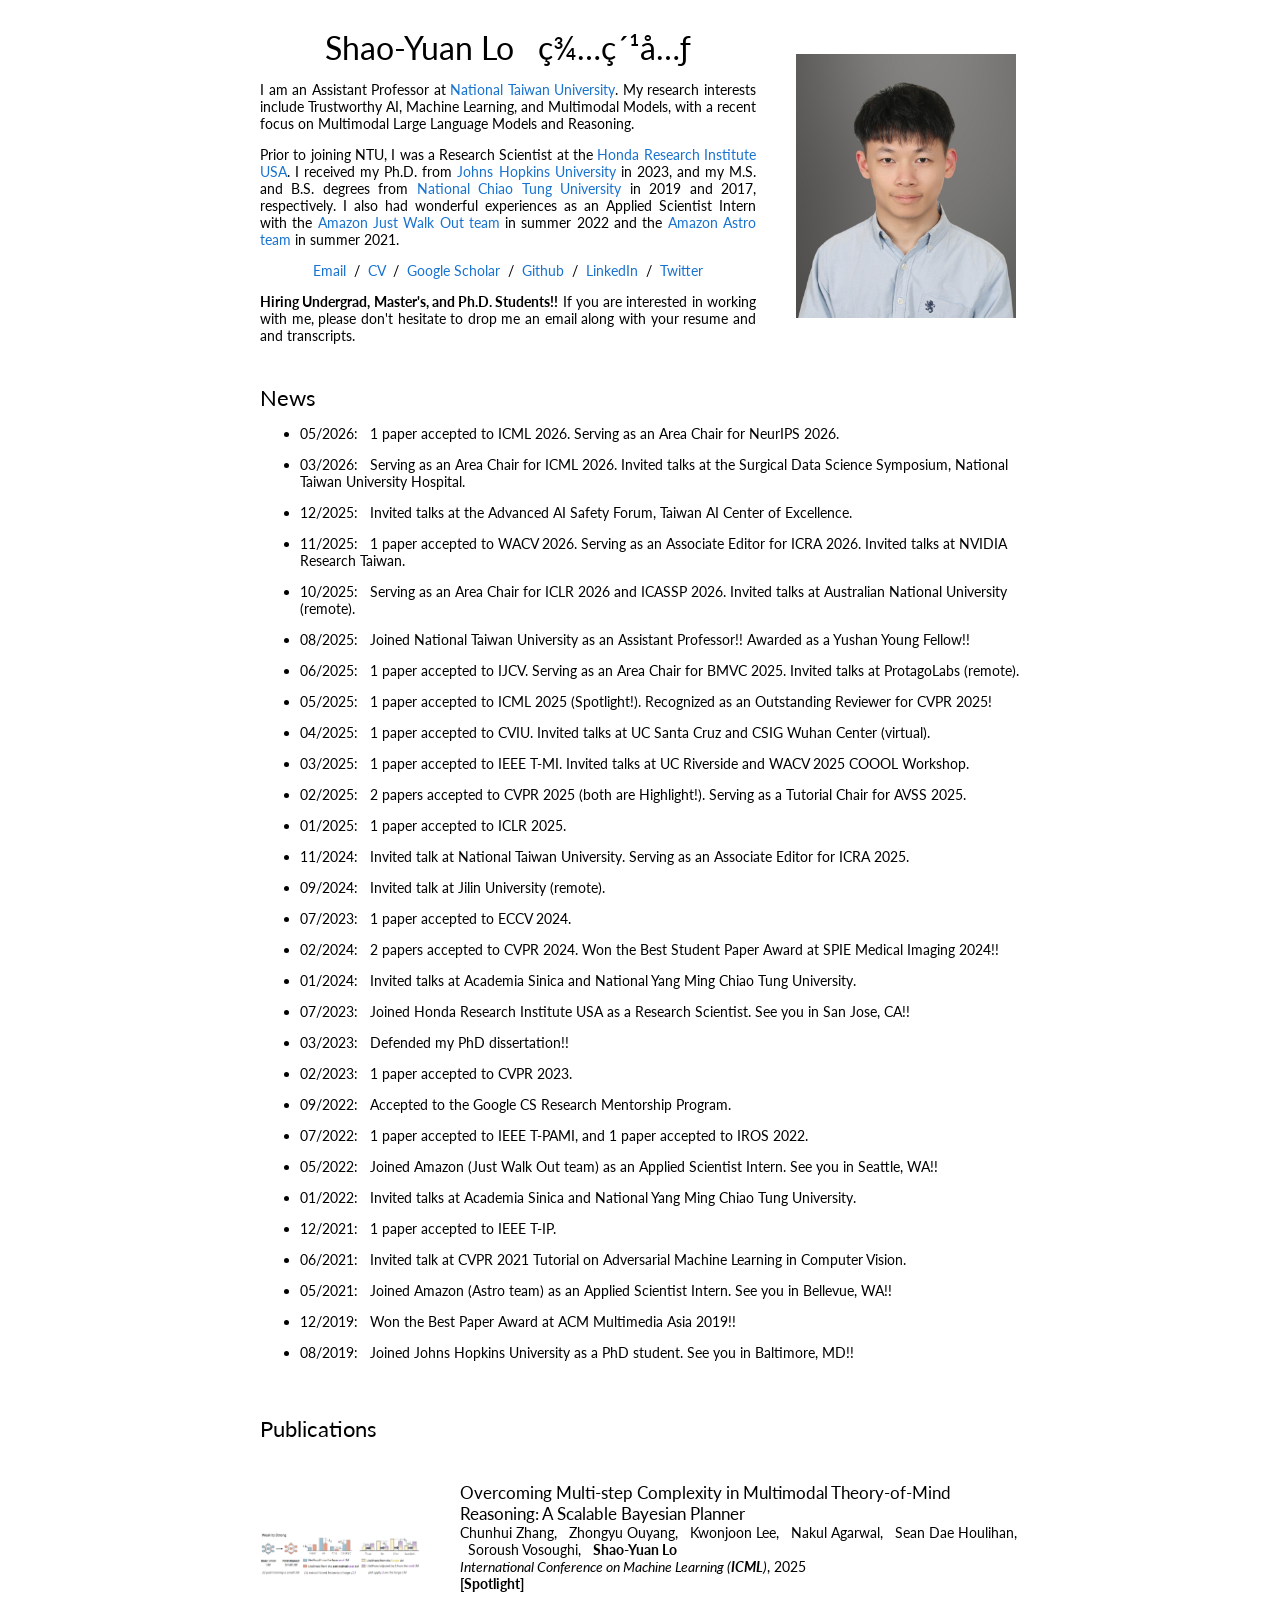
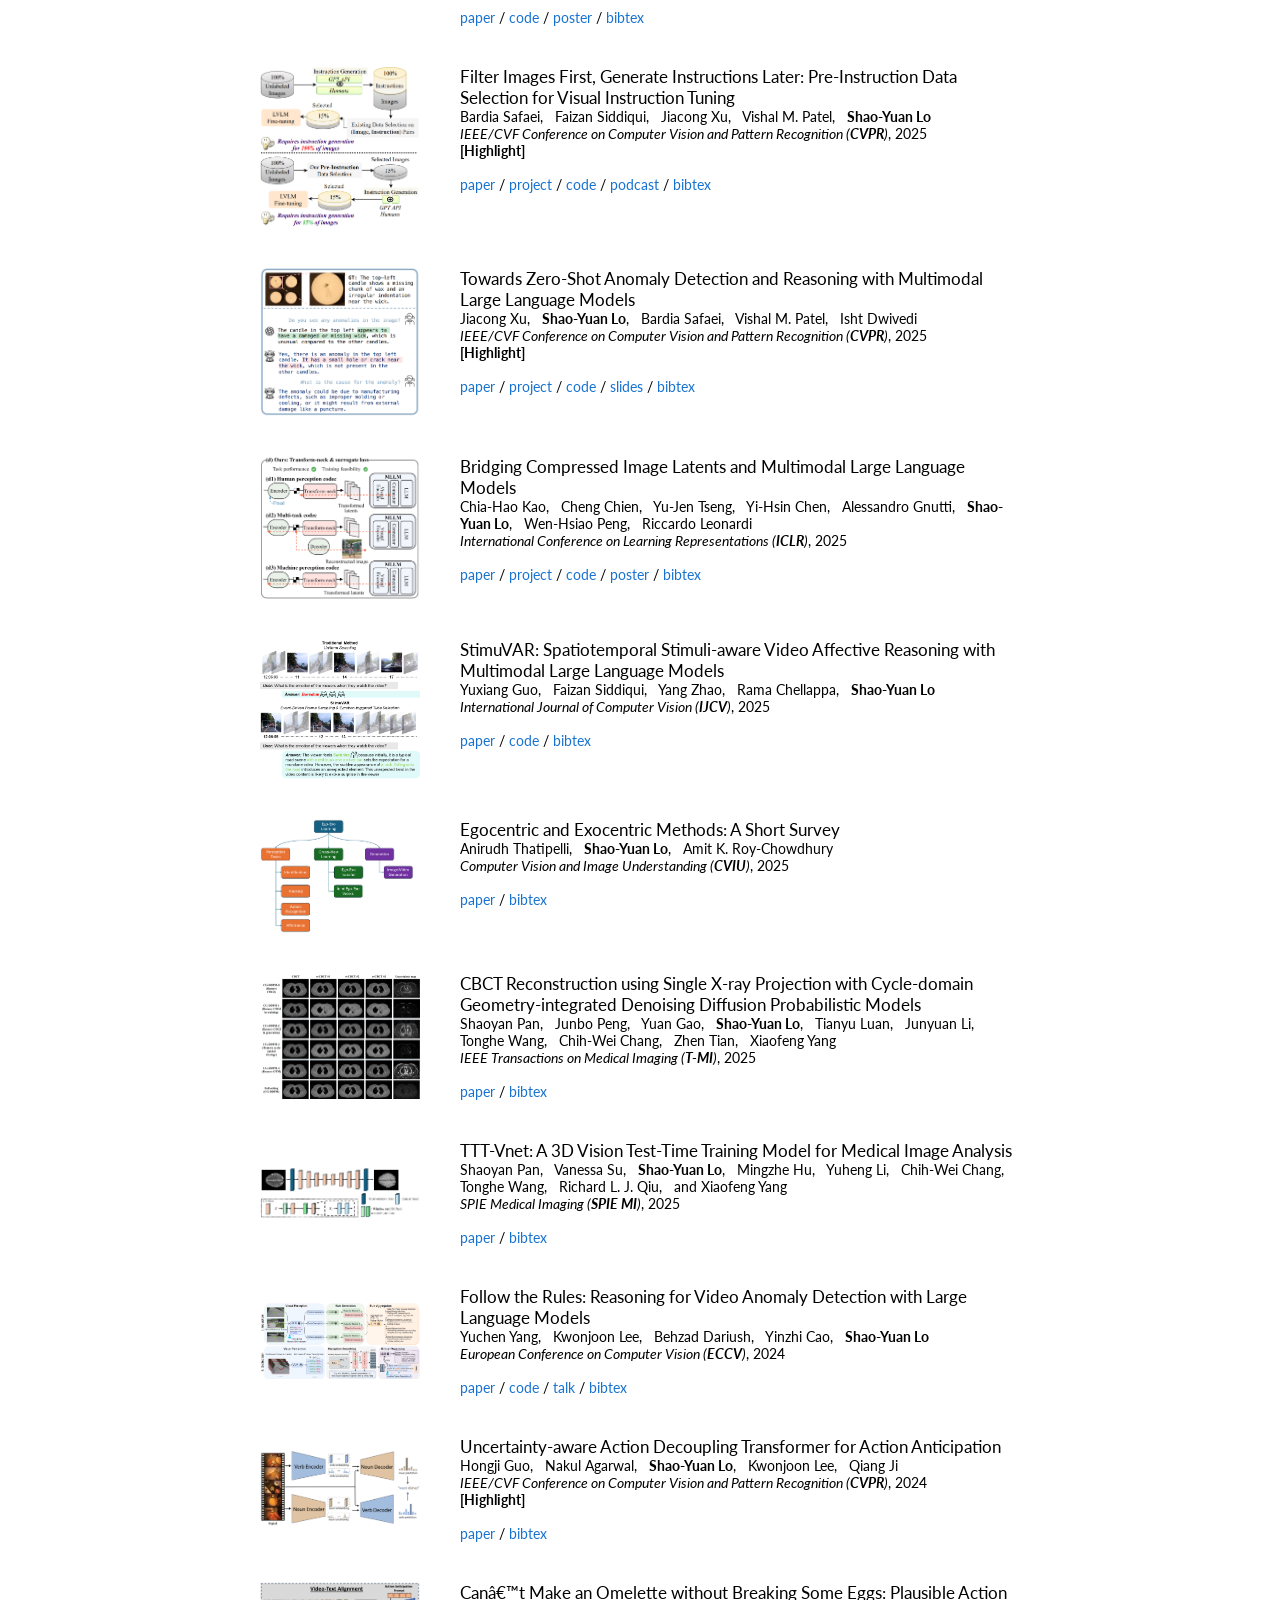
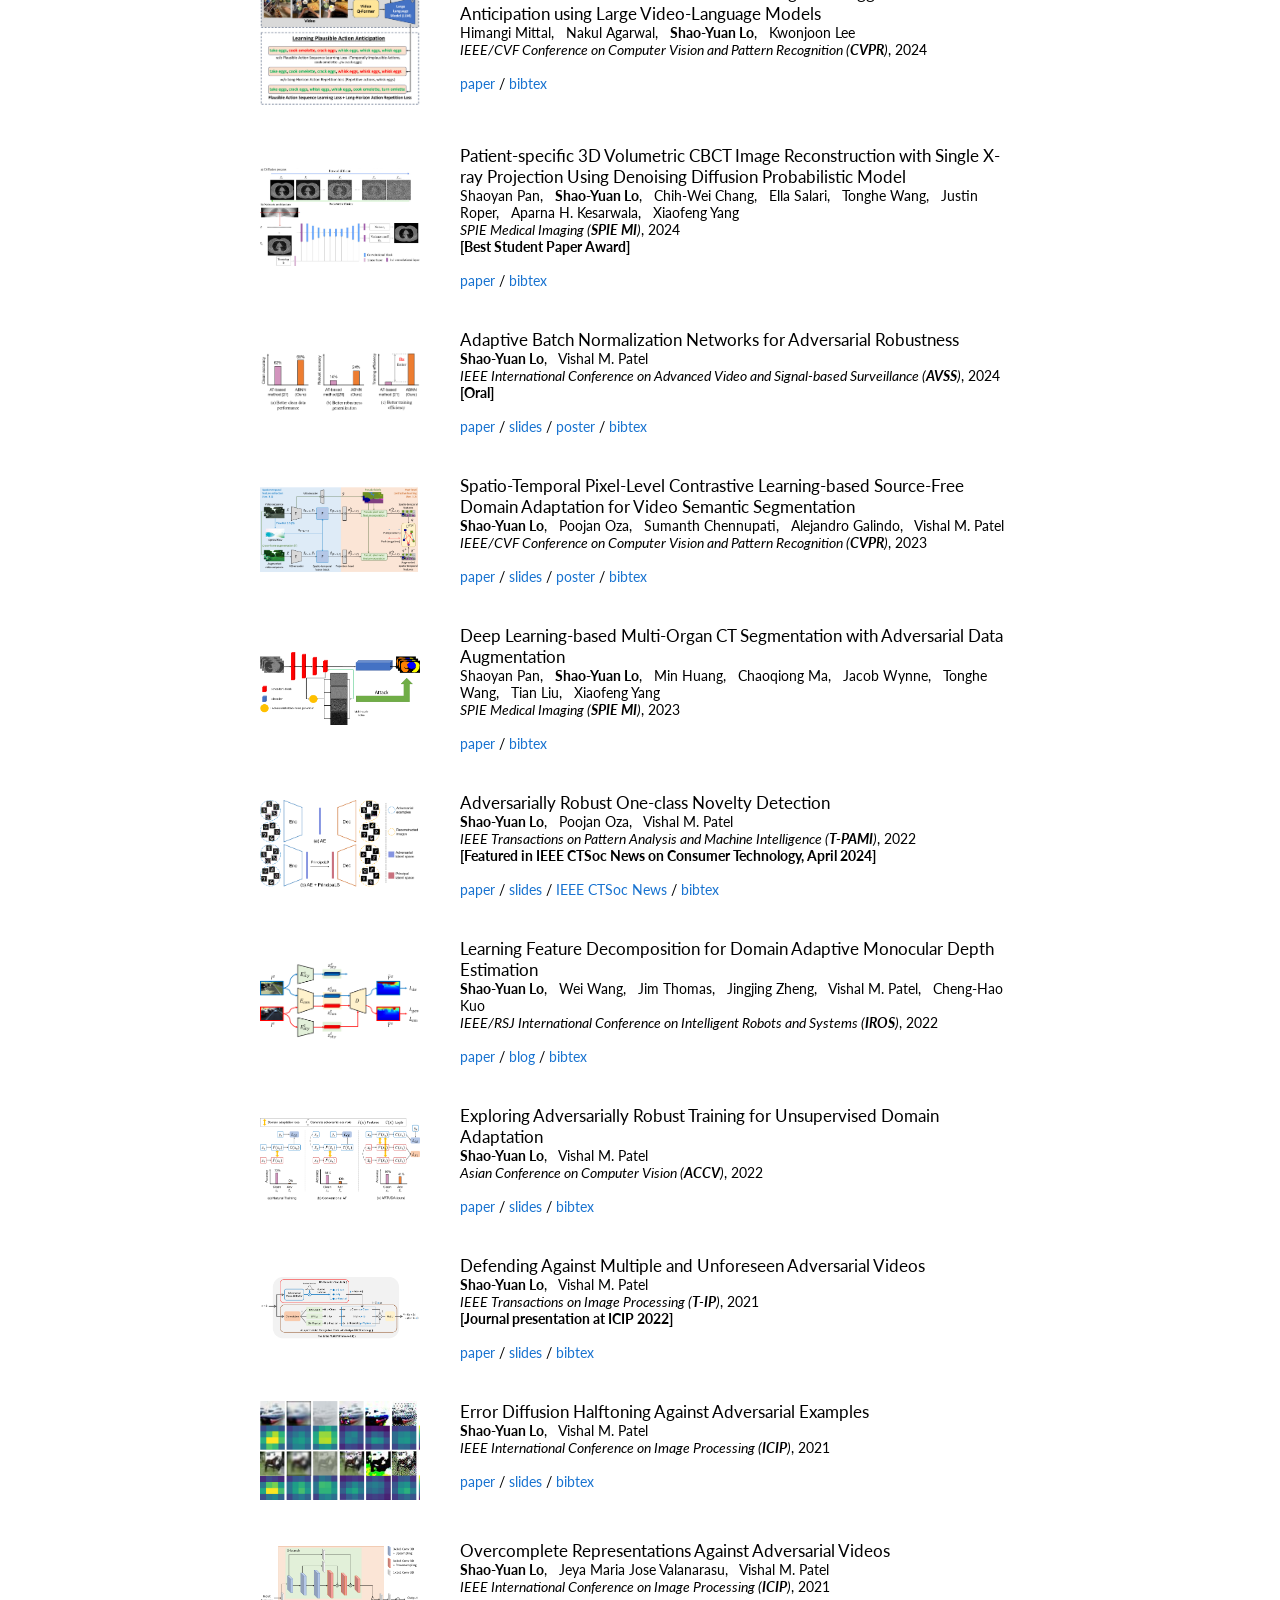
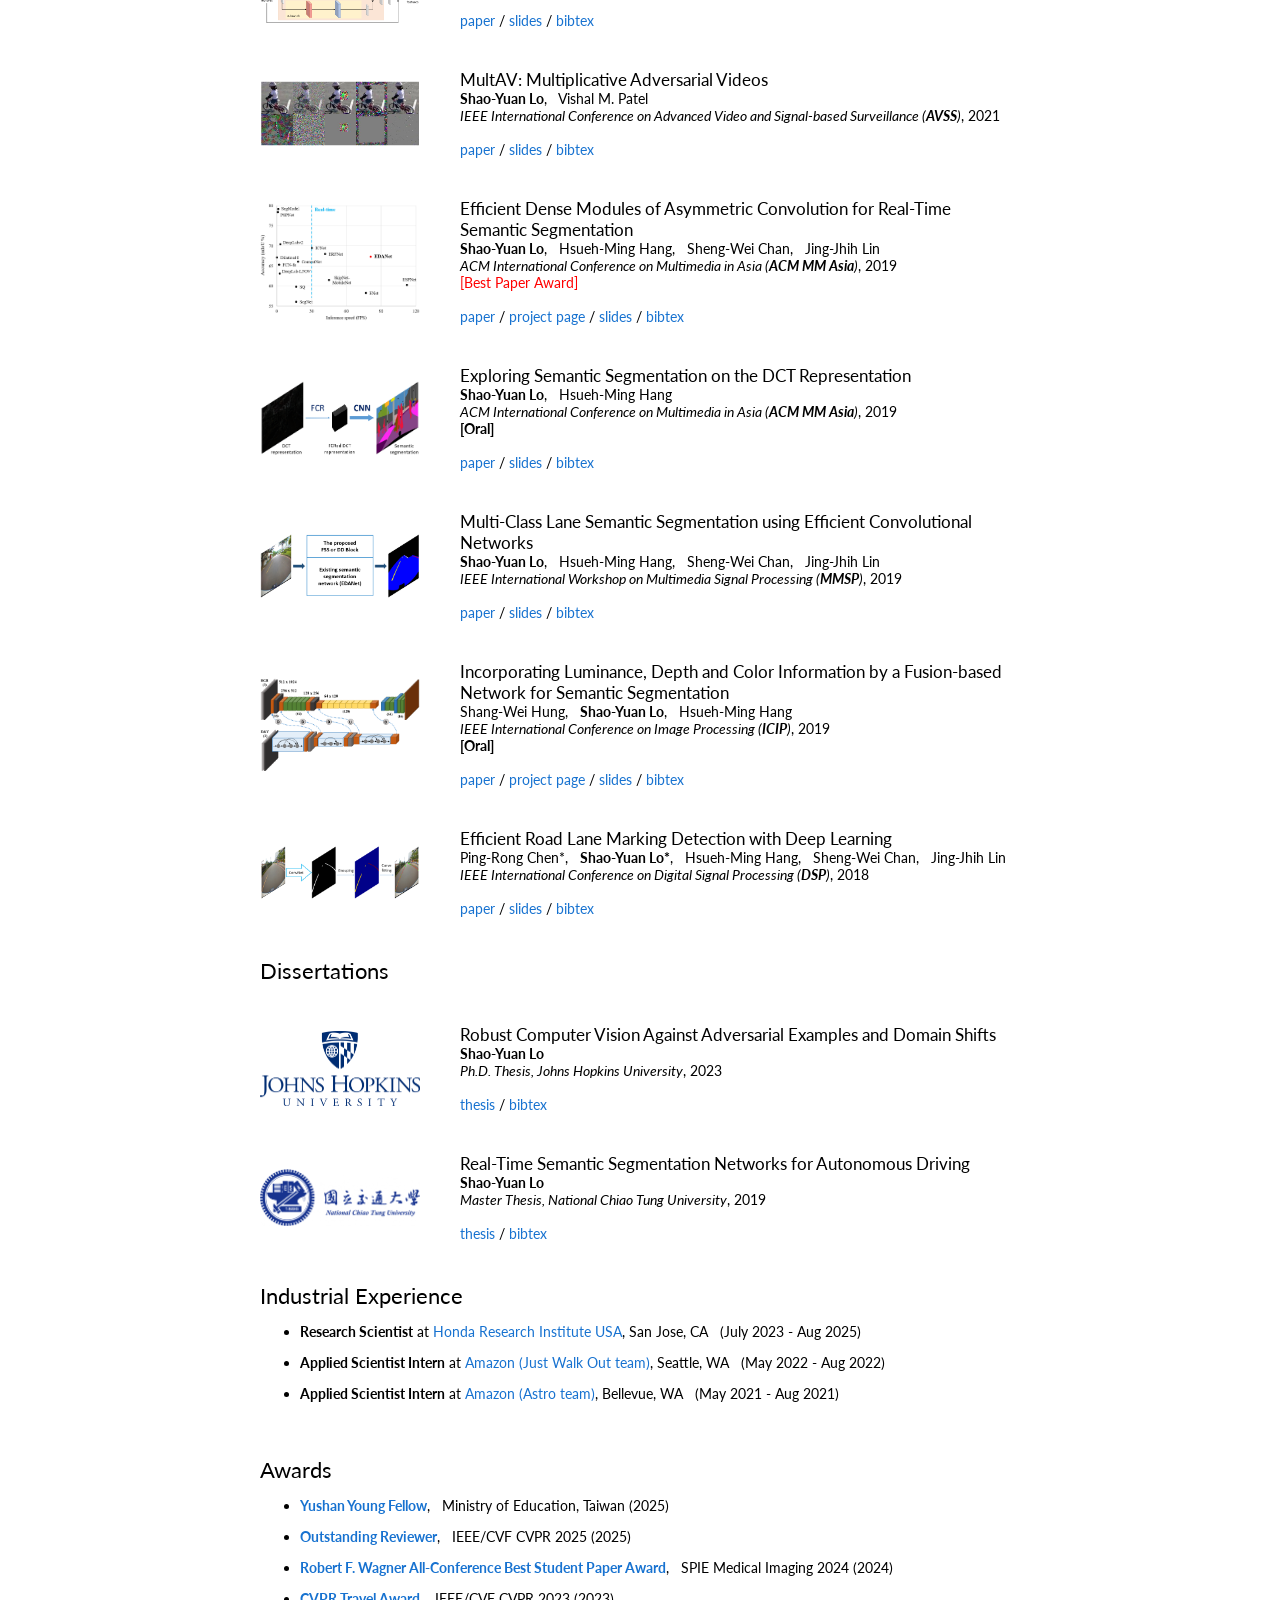
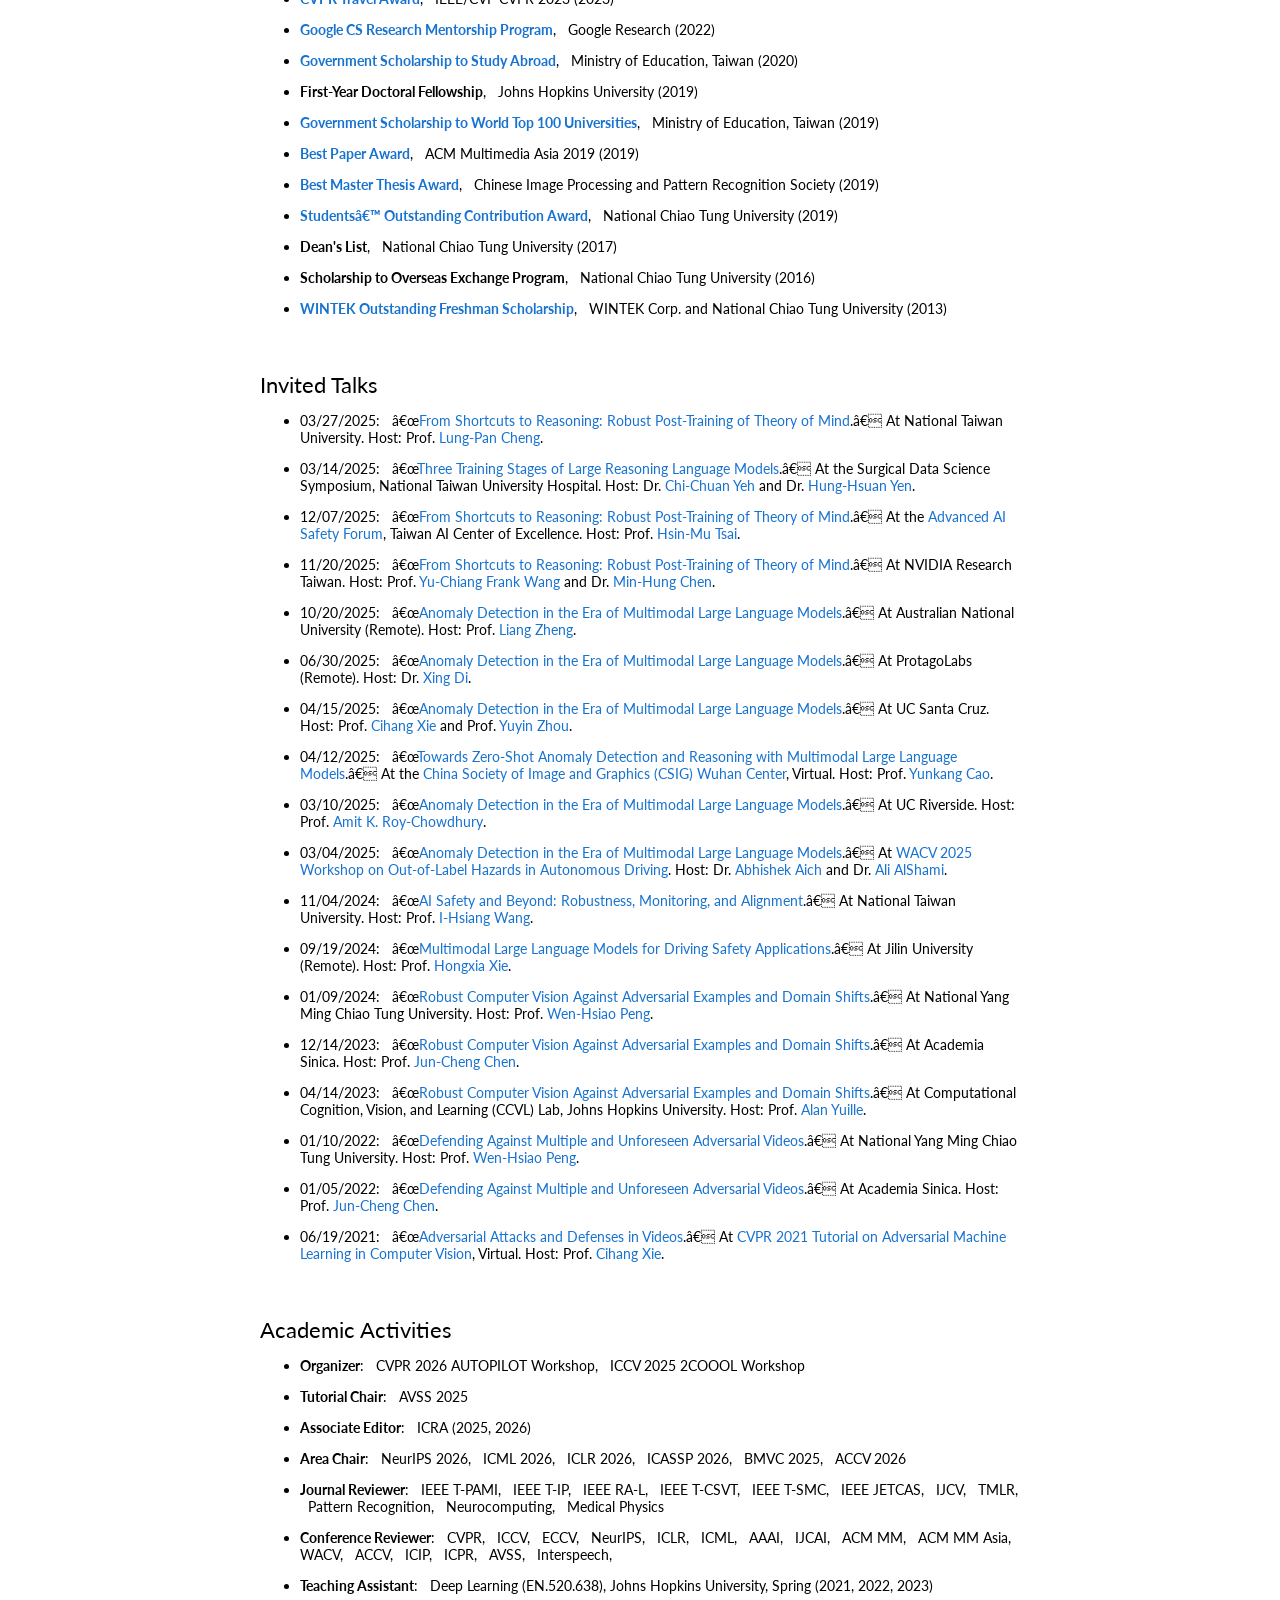
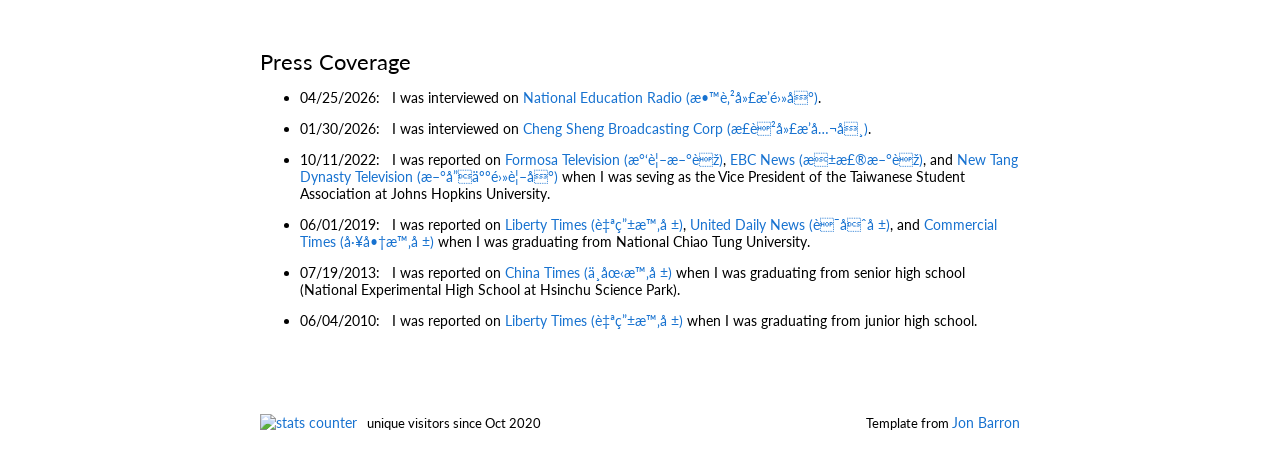
==== commit 52e1f6be: "update" ====
--- a/index.html
+++ b/index.html
@@ -132,6 +132,21 @@
             <td width="100%" valign="middle">
               <heading>News</heading>
 			  <ul>
+                <li>05/2026: &nbsp 1 paper accepted to ICML 2026. Serving as an Area Chair for NeurIPS 2026.</li>
+              </ul>				  
+			  <ul>
+                <li>03/2026: &nbsp Serving as an Area Chair for ICML 2026. Invited talks at the Surgical Data Science Symposium, National Taiwan University Hospital.</li>
+              </ul>			  
+			  <ul>
+                <li>12/2025: &nbsp Invited talks at the Advanced AI Safety Forum, Taiwan AI Center of Excellence.</li>
+              </ul>			  
+			  <ul>
+                <li>11/2025: &nbsp 1 paper accepted to WACV 2026. Serving as an Associate Editor for ICRA 2026. Invited talks at NVIDIA Research Taiwan.</li>
+              </ul>				  
+			  <ul>
+                <li>10/2025: &nbsp Serving as an Area Chair for ICLR 2026 and ICASSP 2026. Invited talks at Australian National University (remote).</li>
+              </ul>				  
+			  <ul>
                 <li>08/2025: &nbsp Joined National Taiwan University as an Assistant Professor!! Awarded as a Yushan Young Fellow!!</li>
               </ul>
 			  <ul>
@@ -811,7 +826,7 @@
               <heading>Industrial Experience</heading>
                 <ul> <li>
 				  <strong>Research Scientist</strong> at 
-				  <a href="https://usa.honda-ri.com/"> Honda Research Institute USA</a>, San Jose, CA &nbsp (July 2023 - Now)
+				  <a href="https://usa.honda-ri.com/"> Honda Research Institute USA</a>, San Jose, CA &nbsp (July 2023 - Aug 2025)
 				</li> </ul>			  
                 <ul> <li>
 				  <strong>Applied Scientist Intern</strong> at 
@@ -891,13 +906,38 @@
             <td width="100%" valign="middle">
               <heading>Invited Talks</heading>
 				<ul> <li>
+				  03/27/2025: &nbsp “<a href="talks/NTUCSIE_2026_03_27.pdf">From Shortcuts to Reasoning: Robust Post-Training of Theory of Mind</a>.”
+				  At National Taiwan University.
+				  Host: Prof. <a href="https://www.lungpancheng.tw/">Lung-Pan Cheng</a>.
+				</li> </ul>				  
+				<ul> <li>
+				  03/14/2025: &nbsp “<a href="talks/NTUH_2026_03_14.pdf">Three Training Stages of Large Reasoning Language Models</a>.”
+				  At the Surgical Data Science Symposium, National Taiwan University Hospital.
+				  Host: Dr. <a href="https://www.ntuh.gov.tw/surg/Vcard.action?q_type=-1&q_itemCode=386">Chi-Chuan Yeh</a> and Dr. <a href="https://scholar.google.com/citations?user=xojqAqoAAAAJ&hl=en">Hung-Hsuan Yen</a>.
+				</li> </ul>				  
+				<ul> <li>
+				  12/07/2025: &nbsp “<a href="talks/NTUIoX_2025_12_07.pdf">From Shortcuts to Reasoning: Robust Post-Training of Theory of Mind</a>.”
+				  At the <a href="https://iox.ntu.edu.tw/event/EB5Zm4cui6rMBqXd">Advanced AI Safety Forum</a>, Taiwan AI Center of Excellence.
+				  Host: Prof. <a href="https://www.csie.ntu.edu.tw/~hsinmu/site/">Hsin-Mu Tsai</a>.
+				</li> </ul>				  
+				<ul> <li>
+				  11/20/2025: &nbsp “<a href="talks/NVIDIA_2025_11_20">From Shortcuts to Reasoning: Robust Post-Training of Theory of Mind</a>.”
+				  At NVIDIA Research Taiwan.
+				  Host: Prof. <a href="https://vllab.ee.ntu.edu.tw/ycwang.html">Yu-Chiang Frank Wang</a> and Dr. <a href="https://research.nvidia.com/labs/twn/author/min-hung-chen/">Min-Hung Chen</a>.
+				</li> </ul>			  
+				<ul> <li>
+				  10/20/2025: &nbsp “<a href="talks/ANU_2025_10_20.pdf">Anomaly Detection in the Era of Multimodal Large Language Models</a>.”
+				  At Australian National University (Remote).
+				  Host: Prof. <a href="https://zheng-lab-anu.github.io/">Liang Zheng</a>.
+				</li> </ul>				  
+				<ul> <li>
 				  06/30/2025: &nbsp “<a href="talks/ProtagoLabs_2025_06_30.pdf">Anomaly Detection in the Era of Multimodal Large Language Models</a>.”
-				  At ProtagoLabs, VA (Remote).
+				  At ProtagoLabs (Remote).
 				  Host: Dr. <a href="https://scholar.google.com/citations?user=2KNy5XIAAAAJ">Xing Di</a>.
 				</li> </ul>					  
 				<ul> <li>
 				  04/15/2025: &nbsp “<a href="talks/UCSC_2025_04_15.pdf">Anomaly Detection in the Era of Multimodal Large Language Models</a>.”
-				  At the University of California, Santa Cruz.
+				  At UC Santa Cruz.
 				  Host: Prof. <a href="https://cihangxie.github.io/">Cihang Xie</a> and Prof. <a href="https://yuyinzhou.github.io/">Yuyin Zhou</a>.
 				</li> </ul>				  
 				<ul> <li>
@@ -907,7 +947,7 @@
 				</li> </ul>				  
 				<ul> <li>
 				  03/10/2025: &nbsp “<a href="talks/UCR_2025_03_10.pdf">Anomaly Detection in the Era of Multimodal Large Language Models</a>.”
-				  At the University of California, Riverside.
+				  At UC Riverside.
 				  Host: Prof. <a href="https://vcg.ece.ucr.edu/amit">Amit K. Roy-Chowdhury</a>.
 				</li> </ul>			  
                 <ul> <li>
@@ -917,22 +957,22 @@
 				</li> </ul>			  
 				<ul> <li>
 				  11/04/2024: &nbsp “<a href="talks/NTUEE_2024_11_04_web.pdf">AI Safety and Beyond: Robustness, Monitoring, and Alignment</a>.”
-				  At National Taiwan University, Taiwan.
+				  At National Taiwan University.
 				  Host: Prof. <a href="https://cc.ee.ntu.edu.tw/~ihsiangw/">I-Hsiang Wang</a>.
 				</li> </ul>
 				<ul> <li>
 				  09/19/2024: &nbsp “<a href="talks/JLU_2024_09_19_web.pdf">Multimodal Large Language Models for Driving Safety Applications</a>.”
-				  At Jilin University, China (Remote).
+				  At Jilin University (Remote).
 				  Host: Prof. <a href="https://ccst.jlu.edu.cn/info/1359/18959.htm">Hongxia Xie</a>.
 				</li> </ul>
 			    <ul> <li>
 				  01/09/2024: &nbsp “<a href="talks/CCVL_2023_04_14.pdf">Robust Computer Vision Against Adversarial Examples and Domain Shifts</a>.”
-				  At National Yang Ming Chiao Tung University, Taiwan.
+				  At National Yang Ming Chiao Tung University.
 				  Host: Prof. <a href="https://sites.google.com/g2.nctu.edu.tw/wpeng/cv">Wen-Hsiao Peng</a>.
 				</li> </ul>
                 <ul> <li>
 				  12/14/2023: &nbsp “<a href="talks/CCVL_2023_04_14.pdf">Robust Computer Vision Against Adversarial Examples and Domain Shifts</a>.”
-				  At Academia Sinica, Taiwan.
+				  At Academia Sinica.
 				  Host: Prof. <a href="https://www.citi.sinica.edu.tw/pages/pullpull/index_en.html">Jun-Cheng Chen</a>.
 				</li> </ul>		
                 <ul> <li>
@@ -942,12 +982,12 @@
 				</li> </ul>	  
                 <ul> <li>
 				  01/10/2022: &nbsp “<a href="talks/Sinica_2022_01_10_NCTU.pdf">Defending Against Multiple and Unforeseen Adversarial Videos</a>.” 
-				  At National Yang Ming Chiao Tung University, Taiwan.
+				  At National Yang Ming Chiao Tung University.
 				  Host: Prof. <a href="https://sites.google.com/g2.nctu.edu.tw/wpeng/cv">Wen-Hsiao Peng</a>.
 				</li> </ul>
                 <ul> <li>
 				  01/05/2022: &nbsp “<a href="talks/Sinica_2022_01_05.pdf">Defending Against Multiple and Unforeseen Adversarial Videos</a>.”
-				  At Academia Sinica, Taiwan.
+				  At Academia Sinica.
 				  Host: Prof. <a href="https://www.citi.sinica.edu.tw/pages/pullpull/index_en.html">Jun-Cheng Chen</a>.
 				</li> </ul>				
                 <ul> <li>
@@ -973,7 +1013,8 @@
 				  <strong>Associate Editor</strong>: &nbsp ICRA (2025, 2026)
 				</li> </ul>
 				<ul> <li>
-				  <strong>Area Chair</strong>: &nbsp ICML 2026, &nbsp ICLR 2026, &nbsp ICASSP 2026, &nbsp BMVC 2025, &nbsp CVPR 2024 AI4CG Workshop
+				  <strong>Area Chair</strong>: &nbsp NeurIPS 2026, &nbsp ICML 2026, &nbsp ICLR 2026, &nbsp ICASSP 2026, &nbsp BMVC 2025, 
+				  &nbsp ACCV 2026
 				</li> </ul>
                 <ul> <li>
 				  <strong>Journal Reviewer</strong>: &nbsp IEEE T-PAMI, &nbsp IEEE T-IP, &nbsp IEEE RA-L, &nbsp IEEE T-CSVT, &nbsp IEEE T-SMC, 
@@ -981,7 +1022,8 @@
 				</li> </ul>
                 <ul> <li>
 				  <strong>Conference Reviewer</strong>: &nbsp CVPR, &nbsp ICCV, &nbsp ECCV, &nbsp NeurIPS, &nbsp ICLR, &nbsp ICML,
-				  &nbsp AAAI, &nbsp IJCAI, &nbsp ACM MM, &nbsp ACM MM Asia, &nbsp WACV, &nbsp ACCV, &nbsp ICIP, &nbsp ICPR, &nbsp AVSS
+				  &nbsp AAAI, &nbsp IJCAI, &nbsp ACM MM, &nbsp ACM MM Asia, &nbsp WACV, &nbsp ACCV, &nbsp ICIP, &nbsp ICPR, &nbsp AVSS, 
+				  &nbsp Interspeech,
 				</li> </ul>
 				<ul> <li>
 				  <strong>Teaching Assistant</strong>: &nbsp Deep Learning (EN.520.638), Johns Hopkins University, Spring (2021, 2022, 2023)
@@ -994,6 +1036,12 @@
           <tr>
             <td width="100%" valign="middle">
               <heading>Press Coverage</heading>
+                <ul> <li>
+				  04/25/2026: &nbsp I was interviewed on <a href="https://www.ner.gov.tw/Program/Episode/?id=26050318334498988&program=%E7%89%B9%E5%88%A5%E7%9A%84%E6%84%9B&programId=24102210171197065">National Education Radio (教育廣播電台)</a>.
+				</li> </ul>				  
+                <ul> <li>
+				  01/30/2026: &nbsp I was interviewed on <a href="https://www.facebook.com/photo/?fbid=1541793631289368&set=a.440615794740496">Cheng Sheng Broadcasting Corp (正聲廣播公司)</a>.
+				</li> </ul>				  
 				<ul> <li>
 				  10/11/2022: &nbsp I was reported on <a href="https://www.ftvnews.com.tw/news/detail/2022A11F04M1">Formosa Television (民視新聞)</a>, 
 				  <a href="https://www.youtube.com/watch?v=4BCV3De5QuE">EBC News (東森新聞)</a>, and 
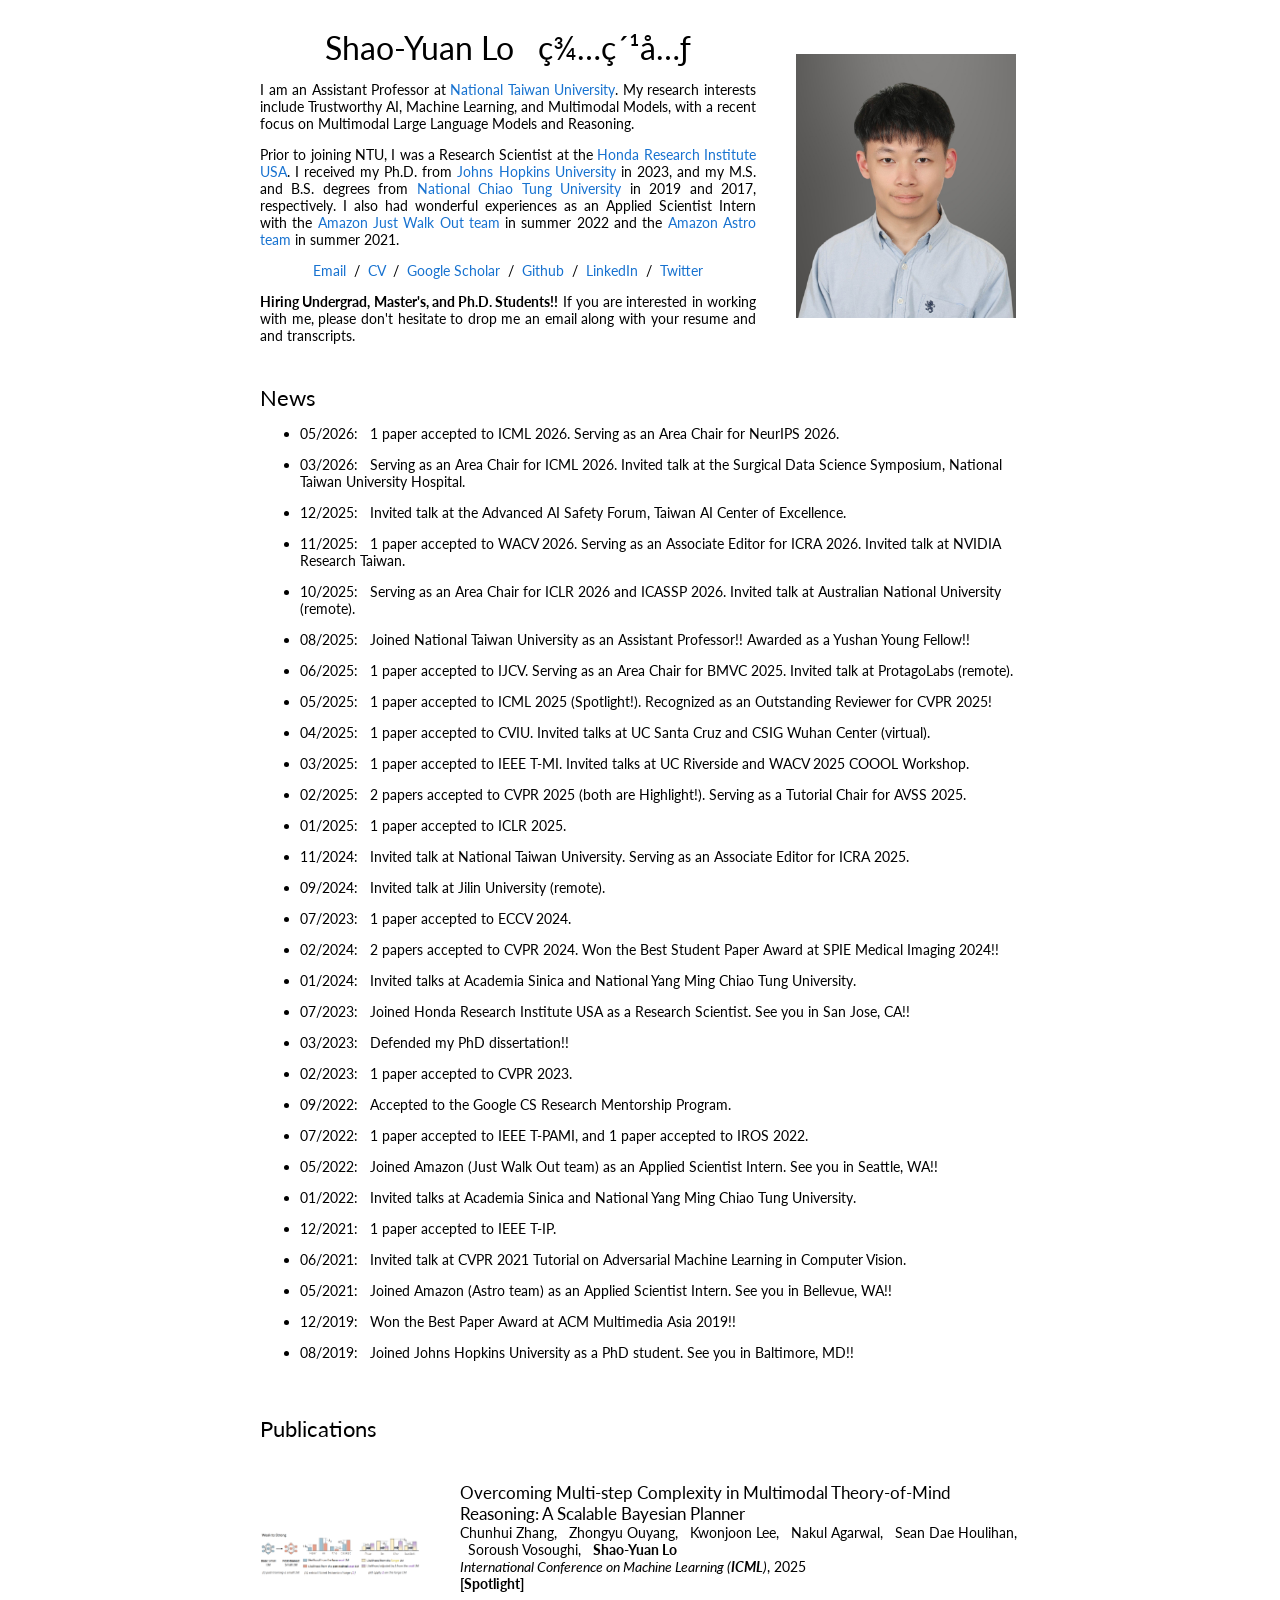
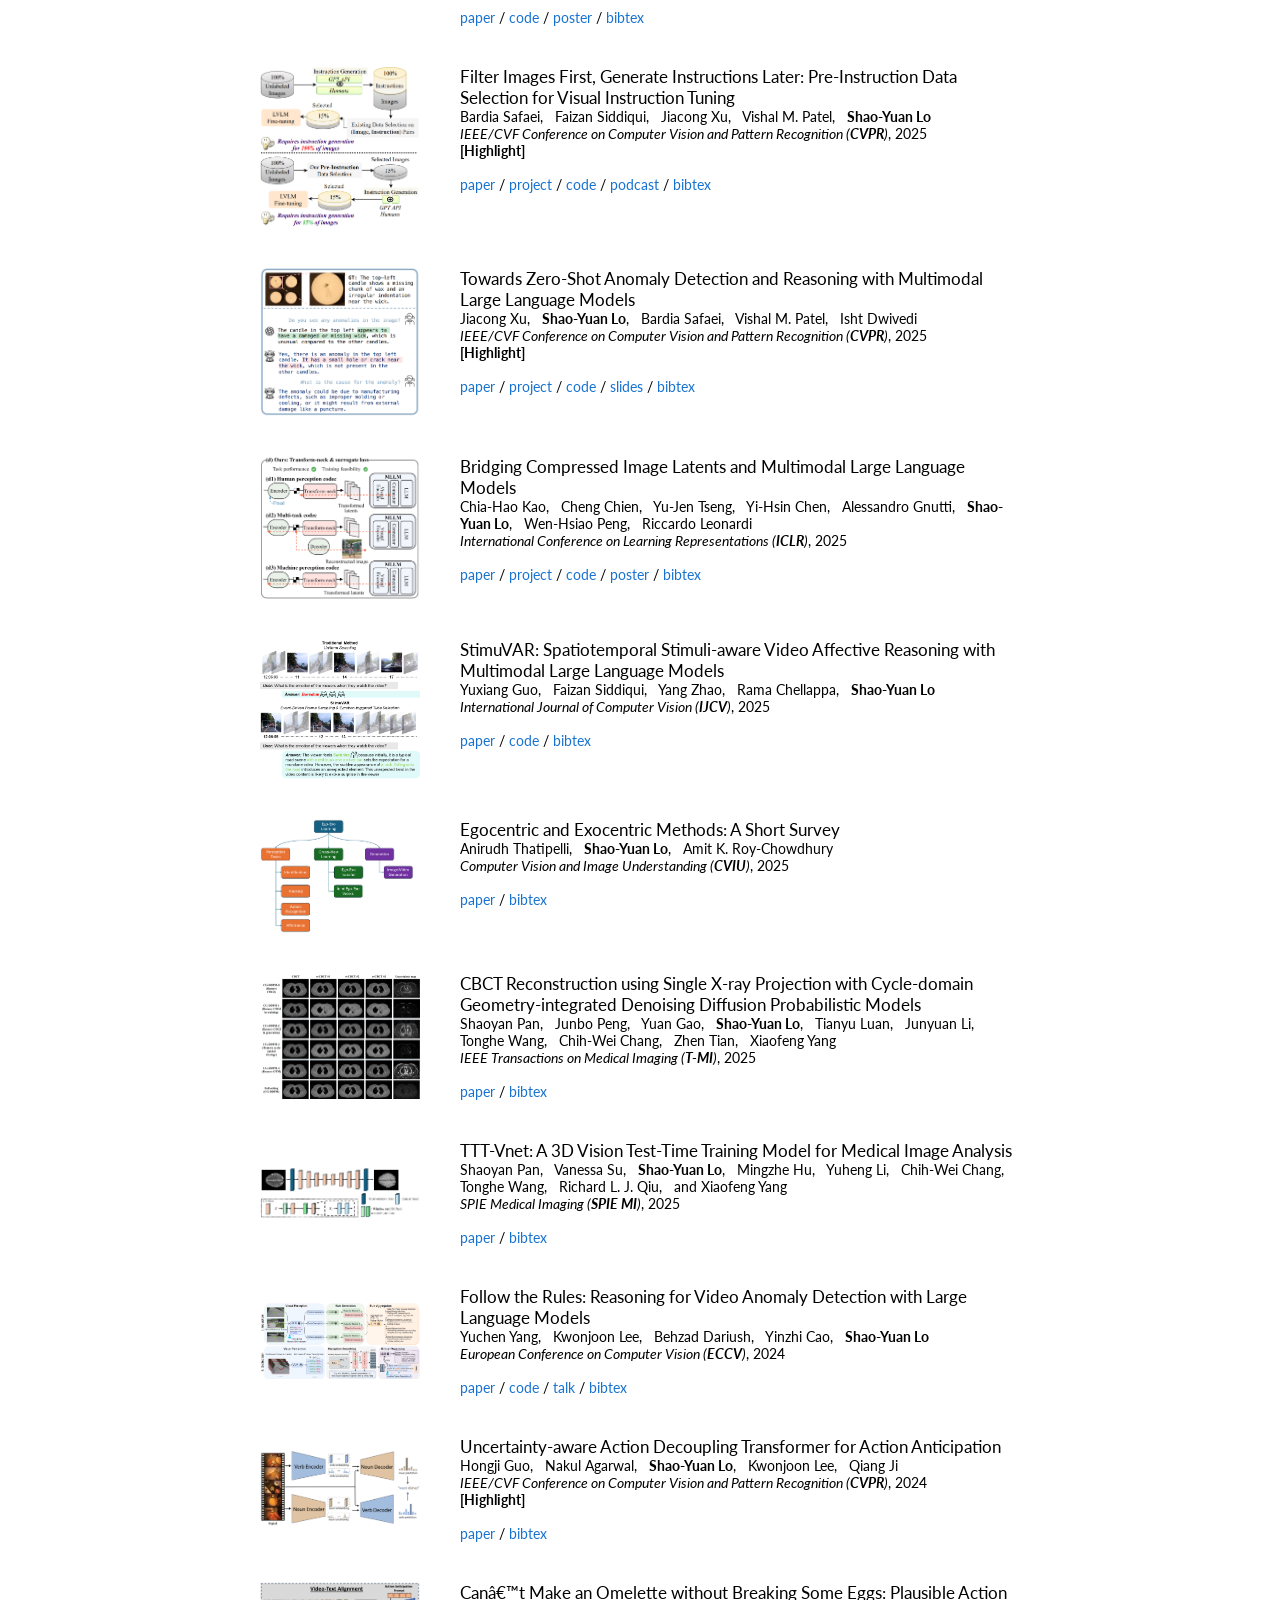
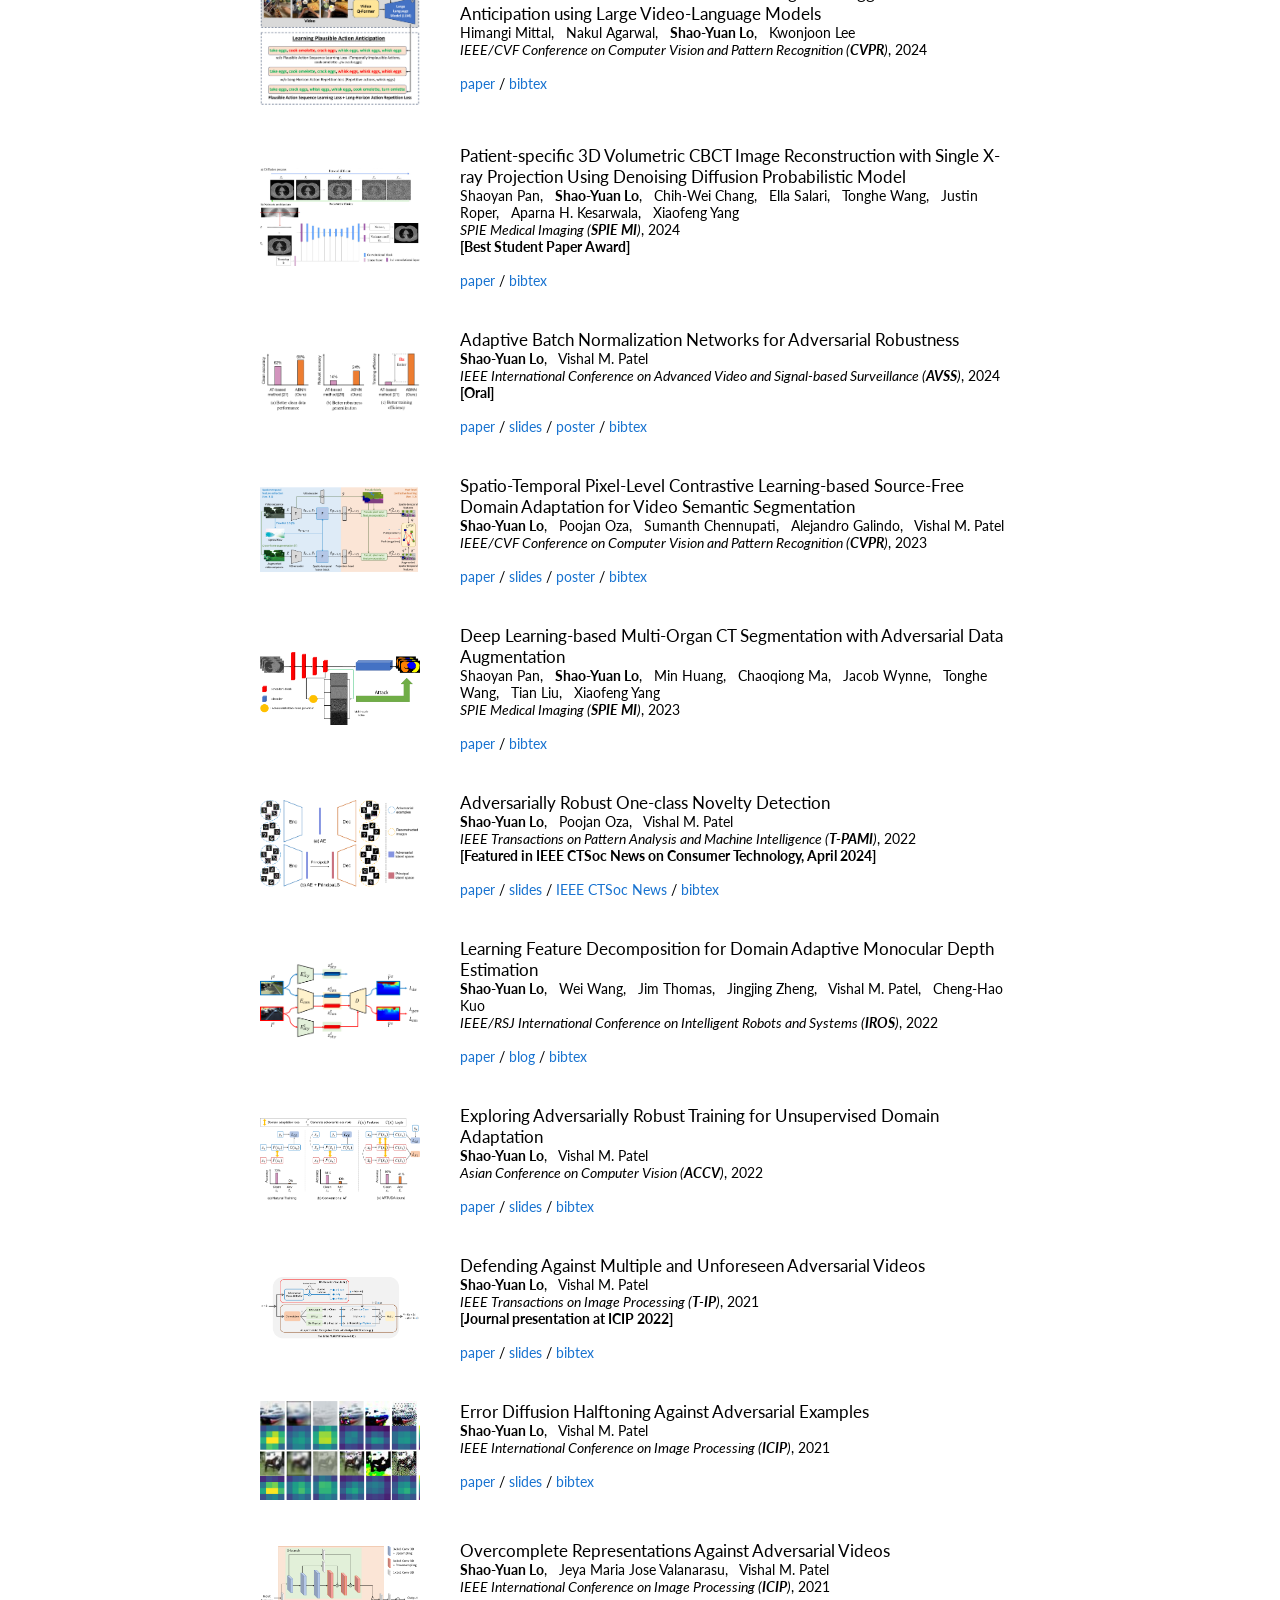
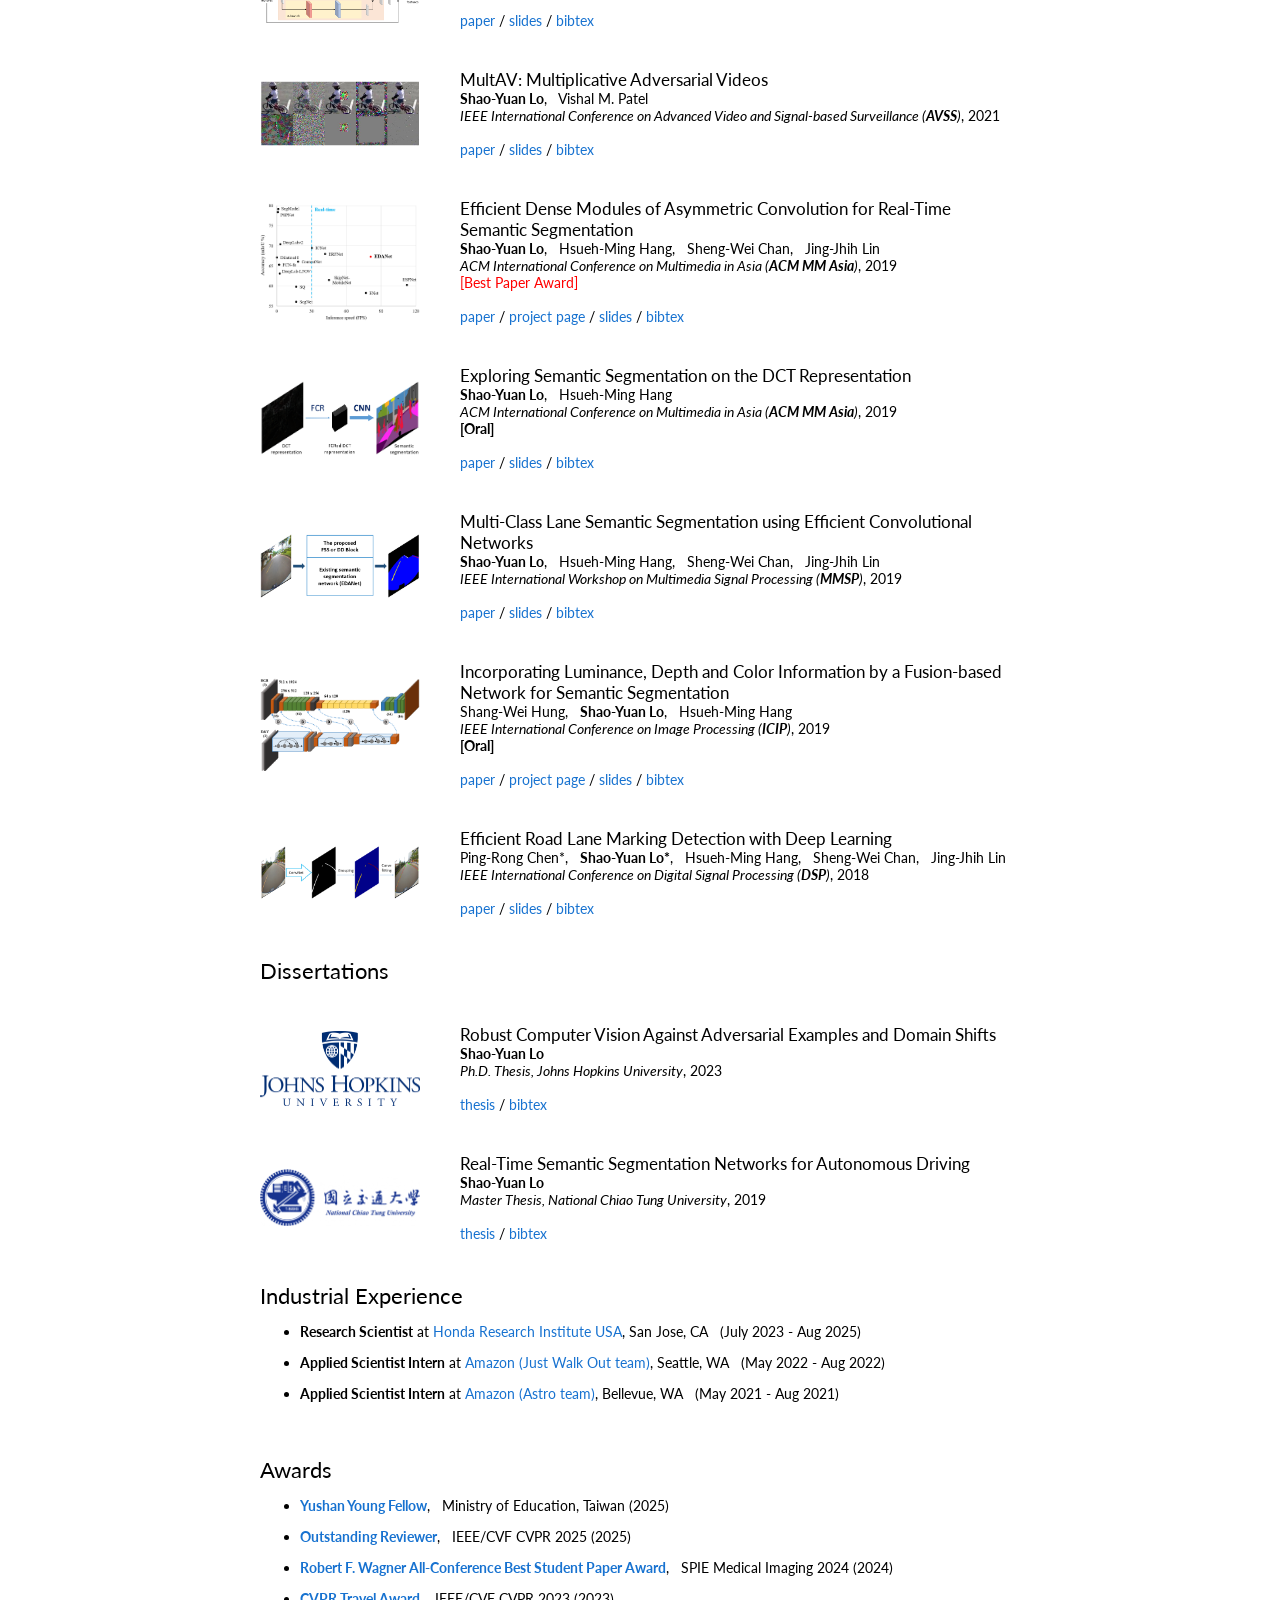
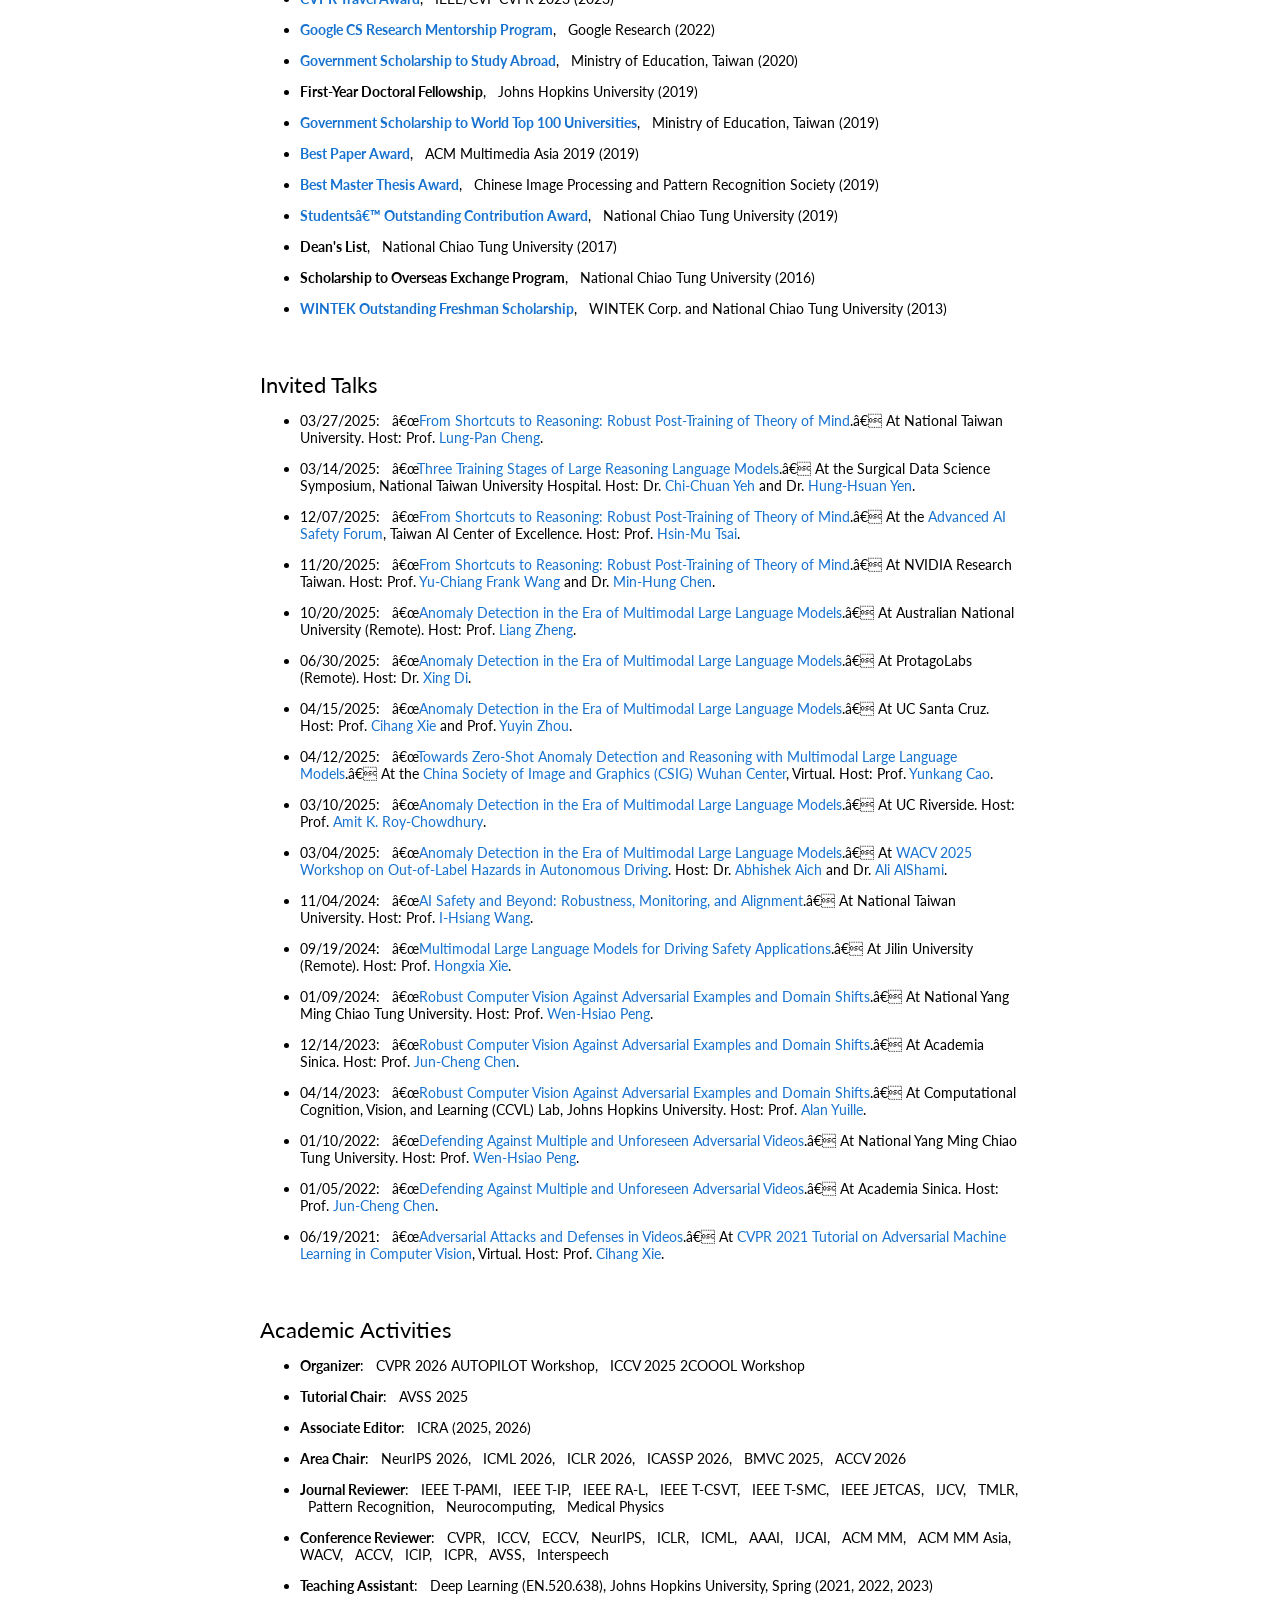
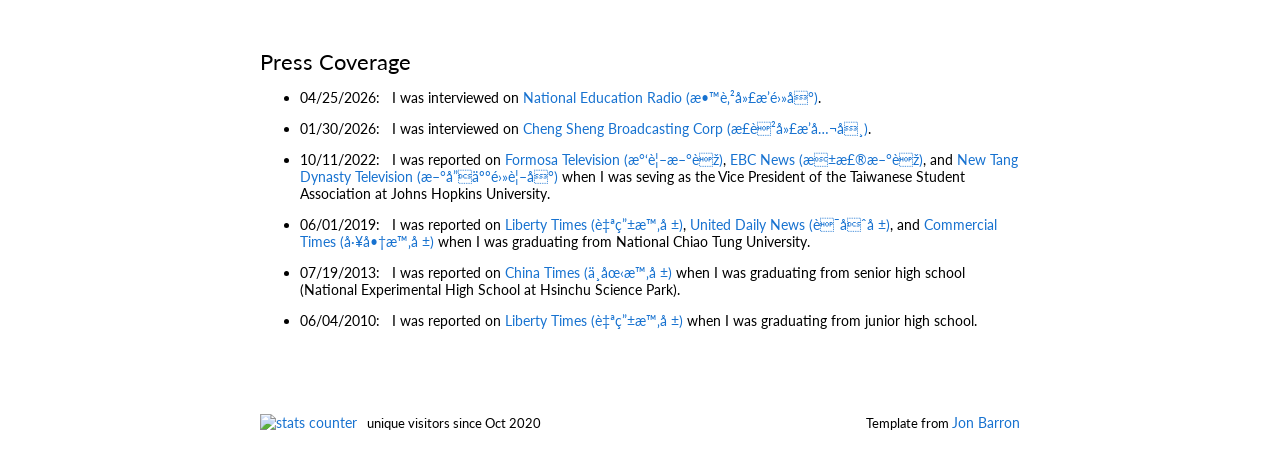
==== commit 3cbc1a92: "Update index.html" ====
--- a/index.html
+++ b/index.html
@@ -135,22 +135,22 @@
                 <li>05/2026: &nbsp 1 paper accepted to ICML 2026. Serving as an Area Chair for NeurIPS 2026.</li>
               </ul>				  
 			  <ul>
-                <li>03/2026: &nbsp Serving as an Area Chair for ICML 2026. Invited talks at the Surgical Data Science Symposium, National Taiwan University Hospital.</li>
-              </ul>			  
-			  <ul>
-                <li>12/2025: &nbsp Invited talks at the Advanced AI Safety Forum, Taiwan AI Center of Excellence.</li>
-              </ul>			  
-			  <ul>
-                <li>11/2025: &nbsp 1 paper accepted to WACV 2026. Serving as an Associate Editor for ICRA 2026. Invited talks at NVIDIA Research Taiwan.</li>
+                <li>03/2026: &nbsp Serving as an Area Chair for ICML 2026. Invited talk at the Surgical Data Science Symposium, National Taiwan University Hospital.</li>
+              </ul>			  
+			  <ul>
+                <li>12/2025: &nbsp Invited talk at the Advanced AI Safety Forum, Taiwan AI Center of Excellence.</li>
+              </ul>			  
+			  <ul>
+                <li>11/2025: &nbsp 1 paper accepted to WACV 2026. Serving as an Associate Editor for ICRA 2026. Invited talk at NVIDIA Research Taiwan.</li>
               </ul>				  
 			  <ul>
-                <li>10/2025: &nbsp Serving as an Area Chair for ICLR 2026 and ICASSP 2026. Invited talks at Australian National University (remote).</li>
+                <li>10/2025: &nbsp Serving as an Area Chair for ICLR 2026 and ICASSP 2026. Invited talk at Australian National University (remote).</li>
               </ul>				  
 			  <ul>
                 <li>08/2025: &nbsp Joined National Taiwan University as an Assistant Professor!! Awarded as a Yushan Young Fellow!!</li>
               </ul>
 			  <ul>
-                <li>06/2025: &nbsp 1 paper accepted to IJCV. Serving as an Area Chair for BMVC 2025. Invited talks at ProtagoLabs (remote).</li>
+                <li>06/2025: &nbsp 1 paper accepted to IJCV. Serving as an Area Chair for BMVC 2025. Invited talk at ProtagoLabs (remote).</li>
               </ul>			  
 			  <ul>
                 <li>05/2025: &nbsp 1 paper accepted to ICML 2025 (Spotlight!). Recognized as an Outstanding Reviewer for CVPR 2025!</li>
@@ -921,7 +921,7 @@
 				  Host: Prof. <a href="https://www.csie.ntu.edu.tw/~hsinmu/site/">Hsin-Mu Tsai</a>.
 				</li> </ul>				  
 				<ul> <li>
-				  11/20/2025: &nbsp “<a href="talks/NVIDIA_2025_11_20">From Shortcuts to Reasoning: Robust Post-Training of Theory of Mind</a>.”
+				  11/20/2025: &nbsp “<a href="talks/NVIDIA_2025_11_20.pdf">From Shortcuts to Reasoning: Robust Post-Training of Theory of Mind</a>.”
 				  At NVIDIA Research Taiwan.
 				  Host: Prof. <a href="https://vllab.ee.ntu.edu.tw/ycwang.html">Yu-Chiang Frank Wang</a> and Dr. <a href="https://research.nvidia.com/labs/twn/author/min-hung-chen/">Min-Hung Chen</a>.
 				</li> </ul>			  
@@ -1023,7 +1023,7 @@
                 <ul> <li>
 				  <strong>Conference Reviewer</strong>: &nbsp CVPR, &nbsp ICCV, &nbsp ECCV, &nbsp NeurIPS, &nbsp ICLR, &nbsp ICML,
 				  &nbsp AAAI, &nbsp IJCAI, &nbsp ACM MM, &nbsp ACM MM Asia, &nbsp WACV, &nbsp ACCV, &nbsp ICIP, &nbsp ICPR, &nbsp AVSS, 
-				  &nbsp Interspeech,
+				  &nbsp Interspeech
 				</li> </ul>
 				<ul> <li>
 				  <strong>Teaching Assistant</strong>: &nbsp Deep Learning (EN.520.638), Johns Hopkins University, Spring (2021, 2022, 2023)
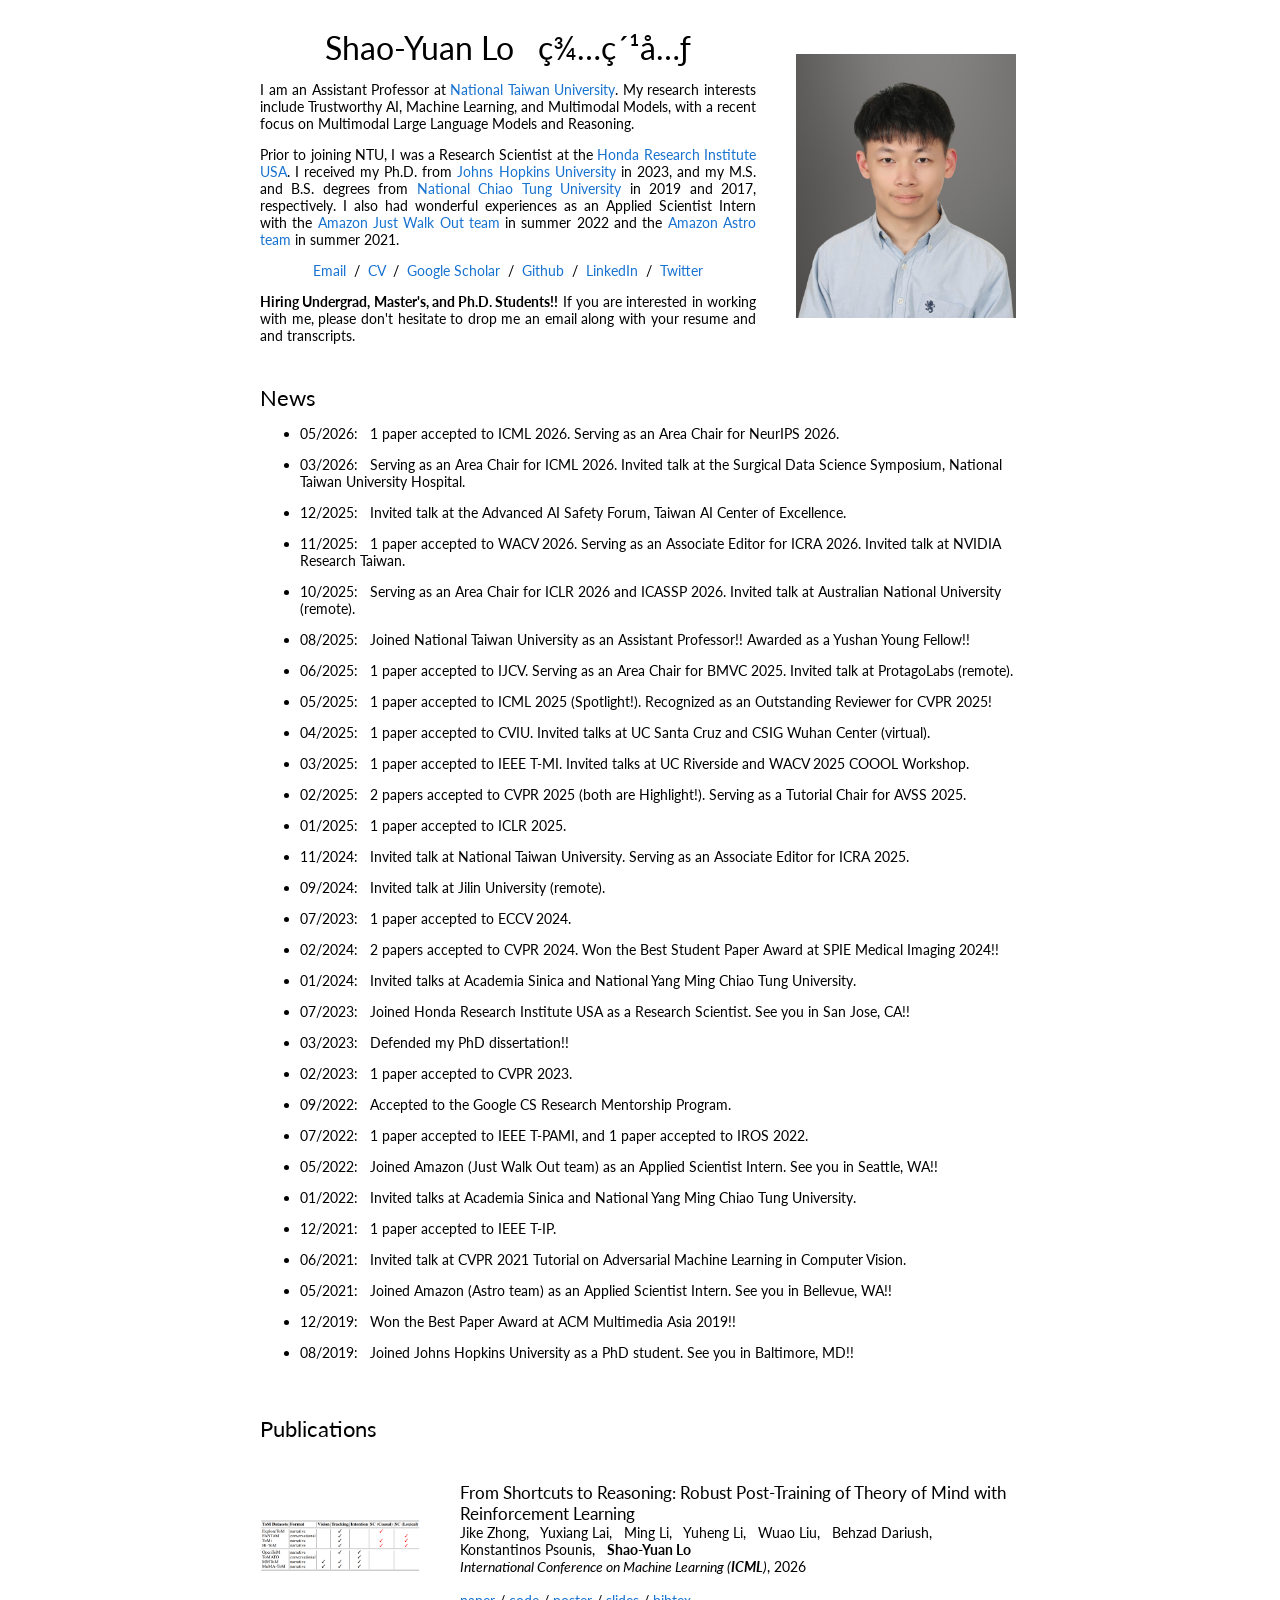
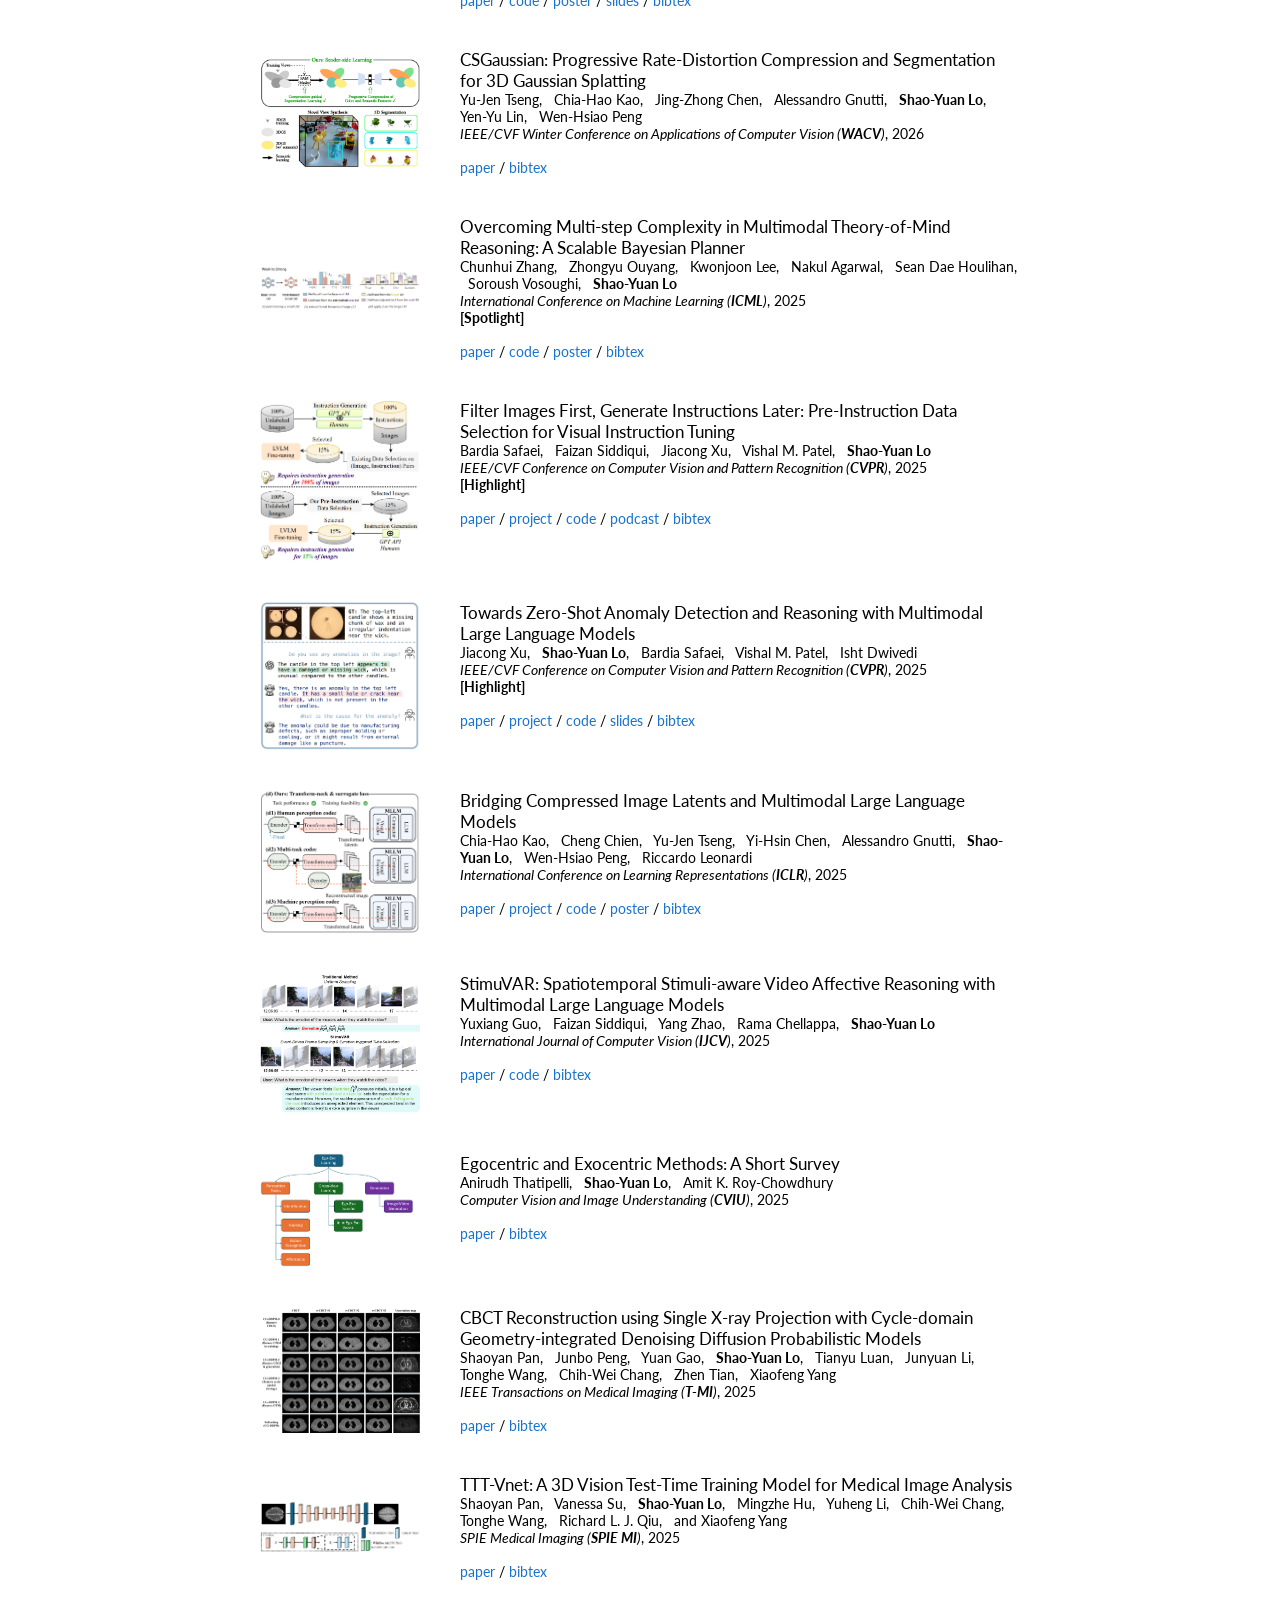
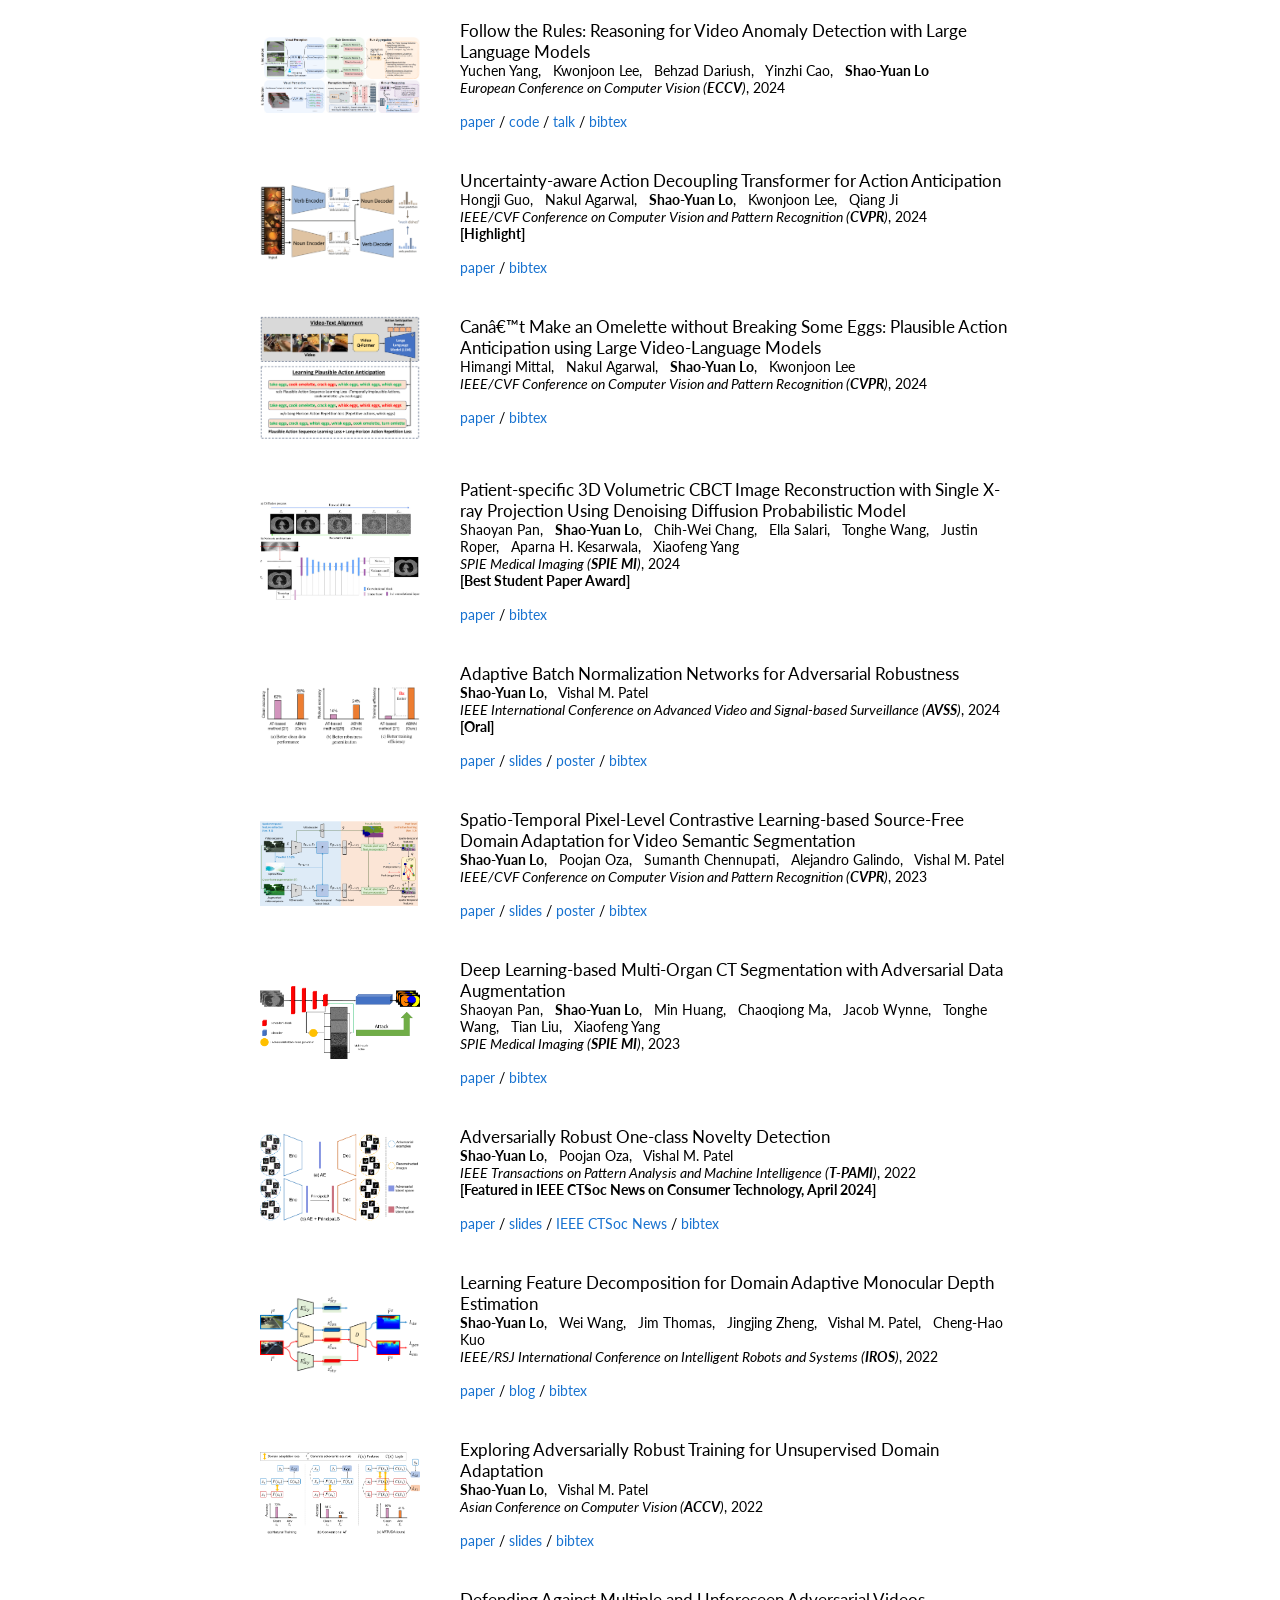
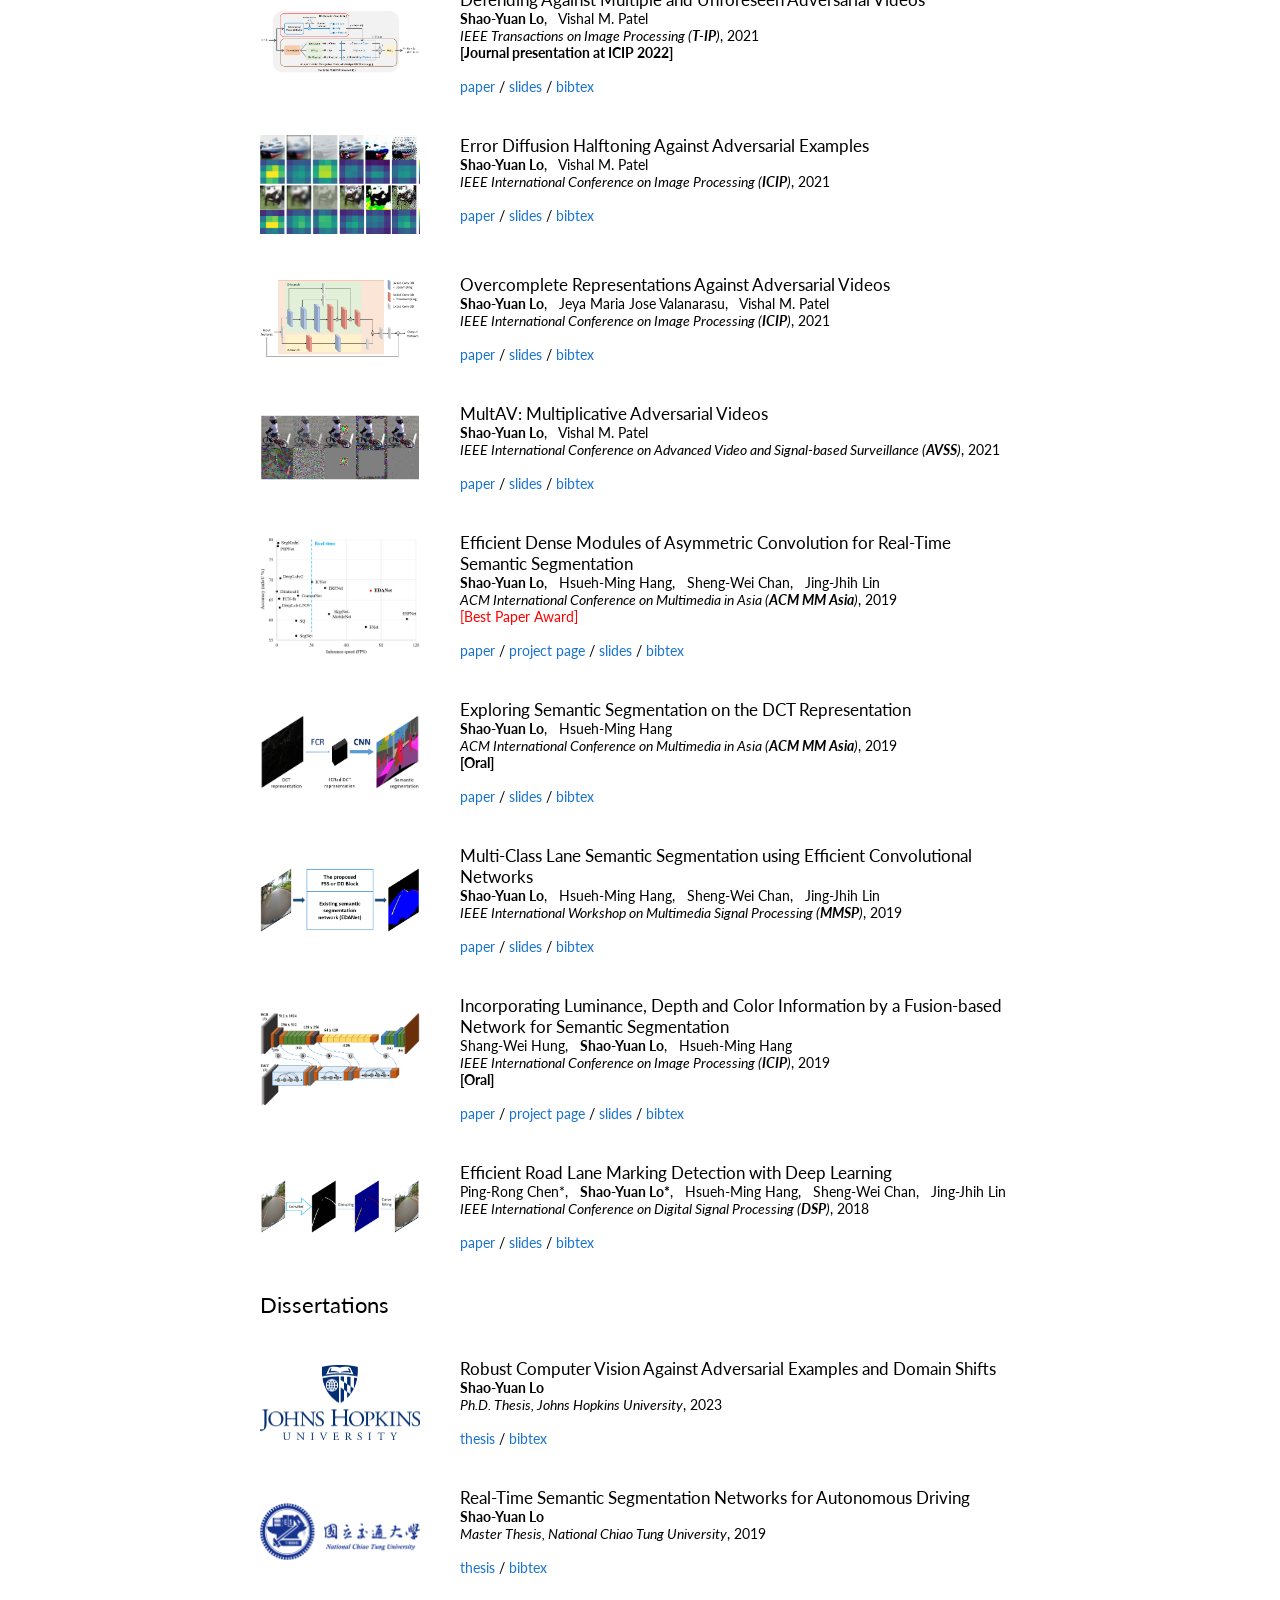
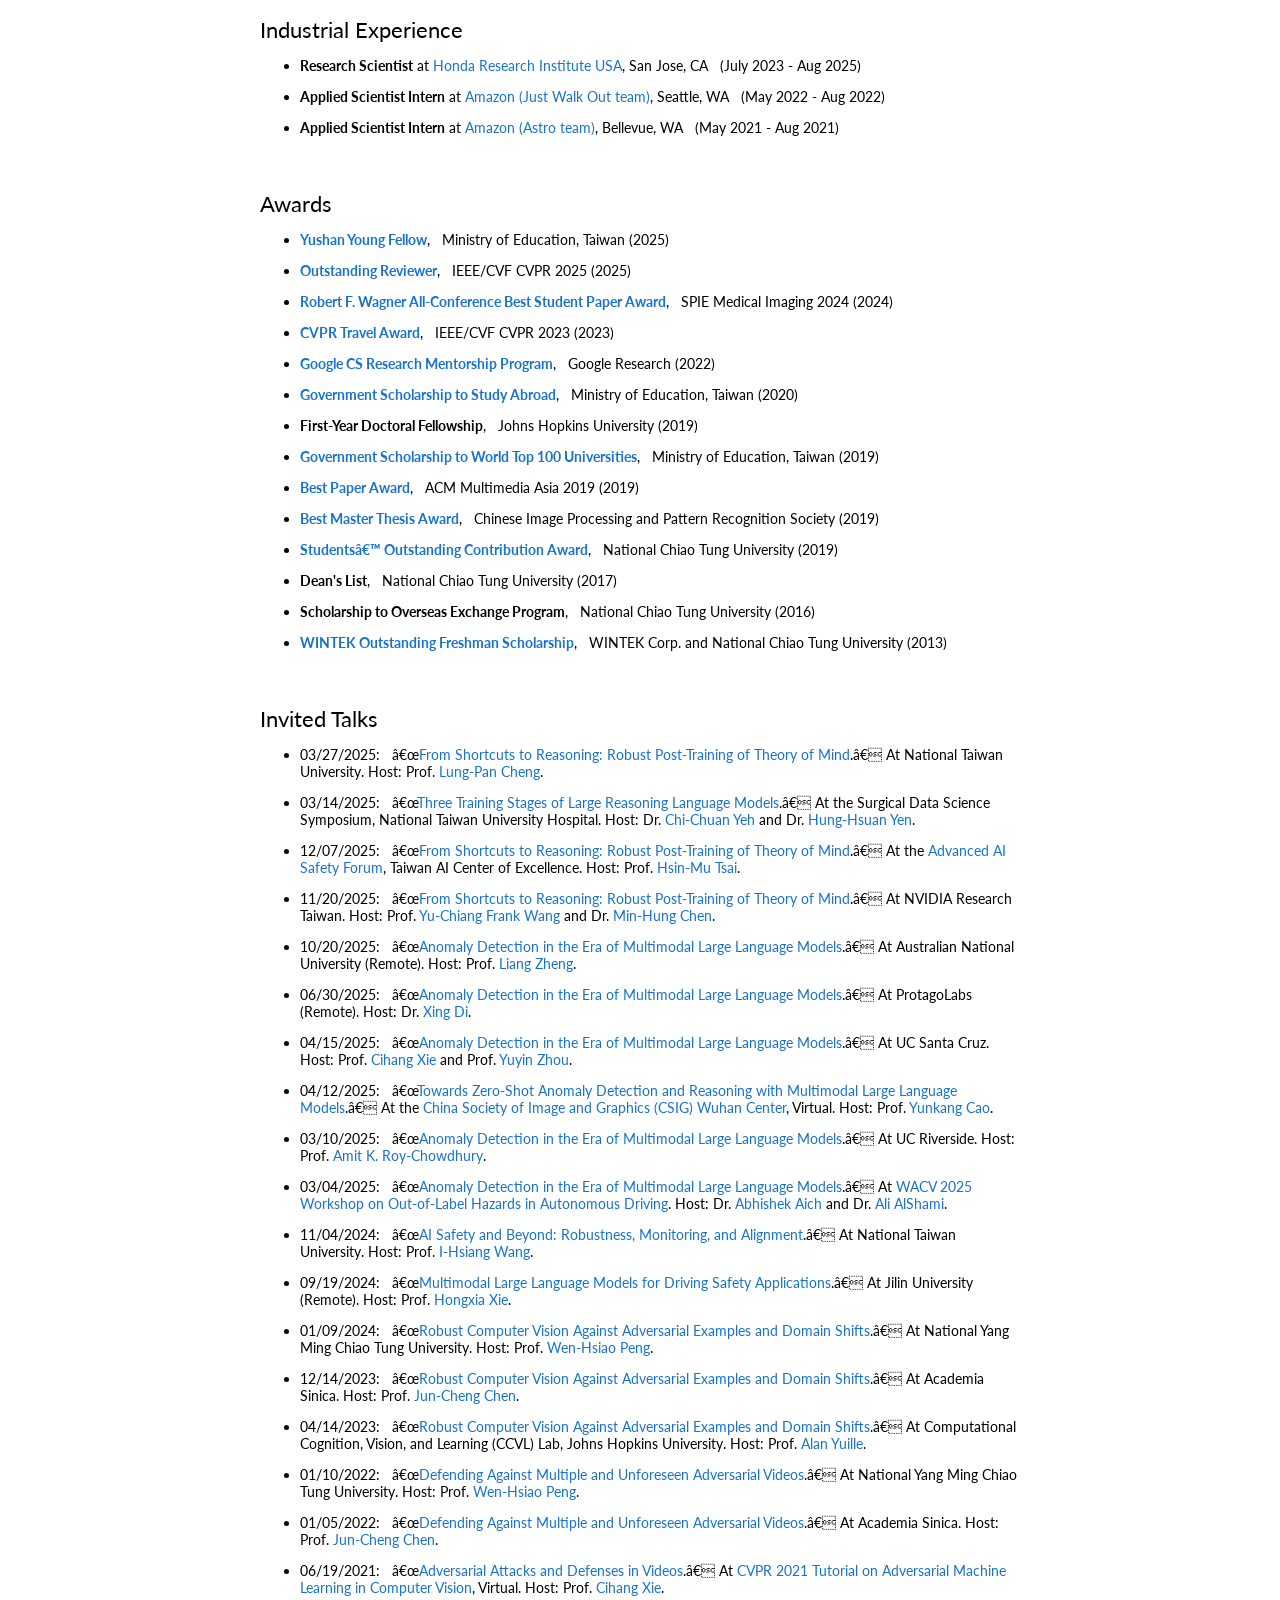
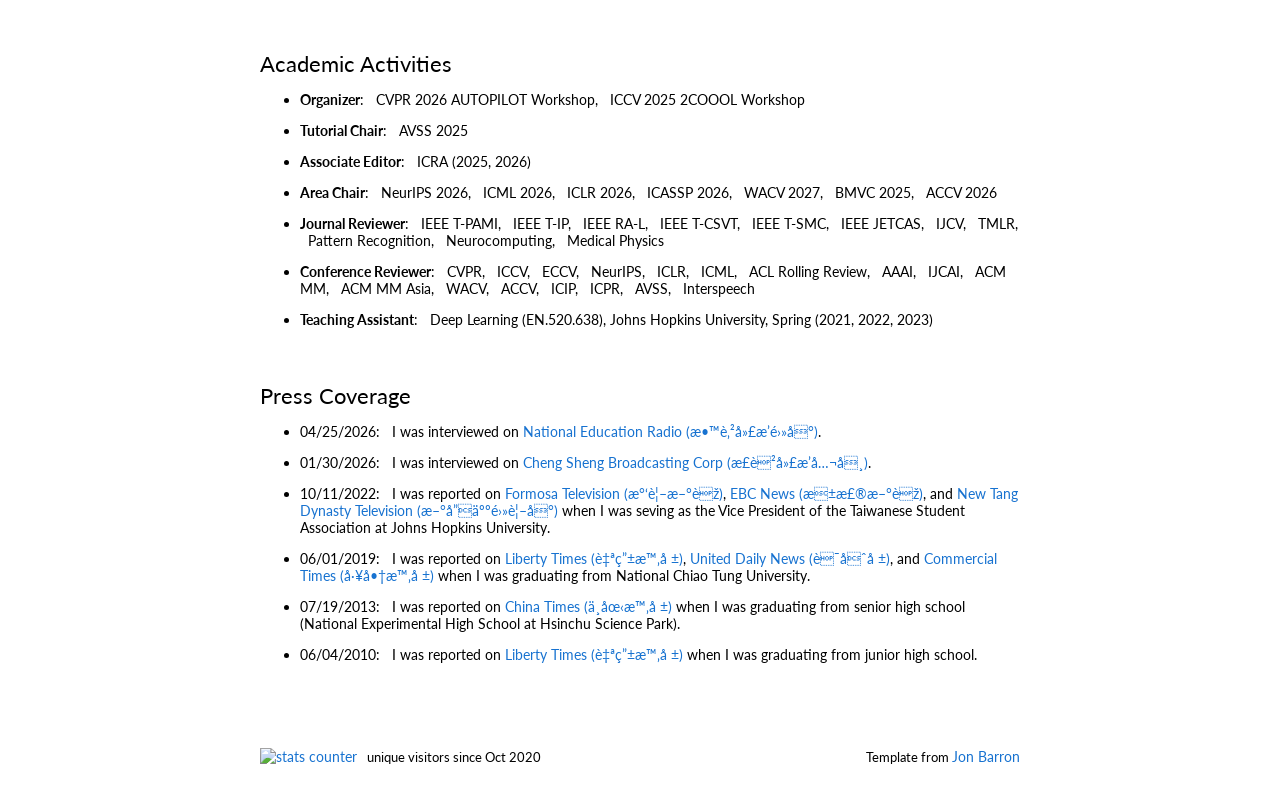
==== commit c24e2ebd: "update" ====
--- a/index.html
+++ b/index.html
@@ -230,6 +230,45 @@
           </tr>
 
           <tr>
+            <td width="25%"><img src="papers/ToM-SC.PNG" alt="b3do" width="160" style="border-style: none">
+            </td>
+            <td width="75%" valign="top">
+              <p>
+                <papertitle>From Shortcuts to Reasoning: Robust Post-Training of Theory of Mind with Reinforcement Learning</papertitle>
+                <br>
+				Jike Zhong, &nbsp Yuxiang Lai, &nbsp Ming Li, &nbsp Yuheng Li, &nbsp Wuao Liu, &nbsp Behzad Dariush, &nbsp Konstantinos Psounis, &nbsp <strong>Shao-Yuan Lo</strong>
+                <br>
+                <em>International Conference on Machine Learning (<strong>ICML</strong>)</em>, 2026
+                <br>
+				<br>
+                <a href="https://arxiv.org/abs/2606.09092">paper</a> / 
+				<a href="https://github.com/jkz-338/Robust-ToM-RL">code</a> / 
+				<a href="papers/ToM-SC_poster.png">poster</a> / 
+				<a href="talks/ToM-SC.pdf">slides</a> / 
+                <a href="papers/ToM-SC.bib">bibtex</a>
+              </p>
+            </td>
+          </tr>
+
+          <tr>
+            <td width="25%"><img src="papers/CSGaussian.PNG" alt="b3do" width="160" style="border-style: none">
+            </td>
+            <td width="75%" valign="top">
+              <p>
+                <papertitle>CSGaussian: Progressive Rate-Distortion Compression and Segmentation for 3D Gaussian Splatting</papertitle>
+                <br>
+				Yu-Jen Tseng, &nbsp Chia-Hao Kao, &nbsp Jing-Zhong Chen, &nbsp Alessandro Gnutti, &nbsp <strong>Shao-Yuan Lo</strong>, &nbsp Yen-Yu Lin, &nbsp Wen-Hsiao Peng
+                <br>
+                <em>IEEE/CVF Winter Conference on Applications of Computer Vision (<strong>WACV</strong>)</em>, 2026
+                <br>
+				<br>
+                <a href="https://arxiv.org/abs/2601.12814">paper</a> /			
+                <a href="papers/CSGaussian.bib">bibtex</a>
+              </p>
+            </td>
+          </tr>
+
+          <tr>
             <td width="25%"><img src="papers/MMToM.PNG" alt="b3do" width="160" style="border-style: none">
             </td>
             <td width="75%" valign="top">
@@ -1013,8 +1052,8 @@
 				  <strong>Associate Editor</strong>: &nbsp ICRA (2025, 2026)
 				</li> </ul>
 				<ul> <li>
-				  <strong>Area Chair</strong>: &nbsp NeurIPS 2026, &nbsp ICML 2026, &nbsp ICLR 2026, &nbsp ICASSP 2026, &nbsp BMVC 2025, 
-				  &nbsp ACCV 2026
+				  <strong>Area Chair</strong>: &nbsp NeurIPS 2026, &nbsp ICML 2026, &nbsp ICLR 2026, &nbsp ICASSP 2026, &nbsp WACV 2027, 
+				  &nbsp BMVC 2025, &nbsp ACCV 2026
 				</li> </ul>
                 <ul> <li>
 				  <strong>Journal Reviewer</strong>: &nbsp IEEE T-PAMI, &nbsp IEEE T-IP, &nbsp IEEE RA-L, &nbsp IEEE T-CSVT, &nbsp IEEE T-SMC, 
@@ -1022,8 +1061,8 @@
 				</li> </ul>
                 <ul> <li>
 				  <strong>Conference Reviewer</strong>: &nbsp CVPR, &nbsp ICCV, &nbsp ECCV, &nbsp NeurIPS, &nbsp ICLR, &nbsp ICML,
-				  &nbsp AAAI, &nbsp IJCAI, &nbsp ACM MM, &nbsp ACM MM Asia, &nbsp WACV, &nbsp ACCV, &nbsp ICIP, &nbsp ICPR, &nbsp AVSS, 
-				  &nbsp Interspeech
+				  &nbsp ACL Rolling Review, &nbsp AAAI, &nbsp IJCAI, &nbsp ACM MM, &nbsp ACM MM Asia, &nbsp WACV, &nbsp ACCV, &nbsp ICIP, 
+				  &nbsp ICPR, &nbsp AVSS, &nbsp Interspeech
 				</li> </ul>
 				<ul> <li>
 				  <strong>Teaching Assistant</strong>: &nbsp Deep Learning (EN.520.638), Johns Hopkins University, Spring (2021, 2022, 2023)
